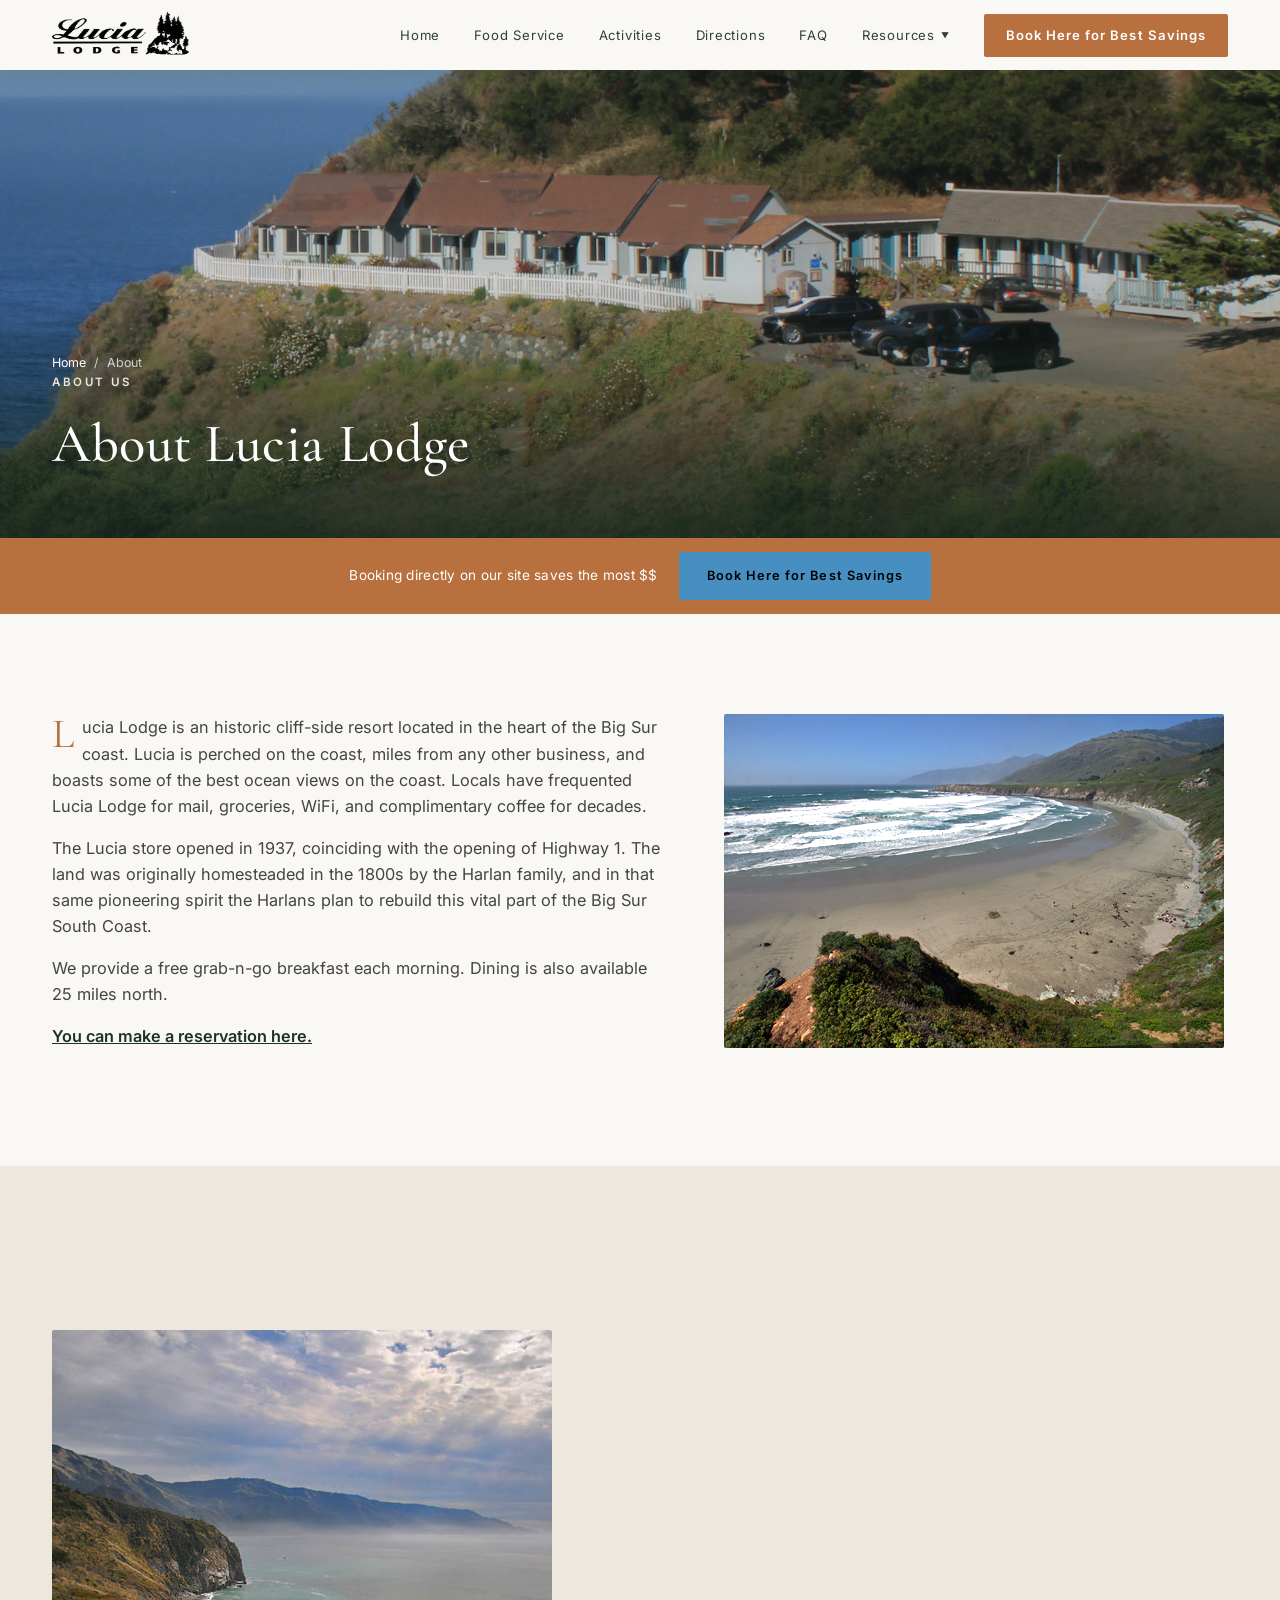
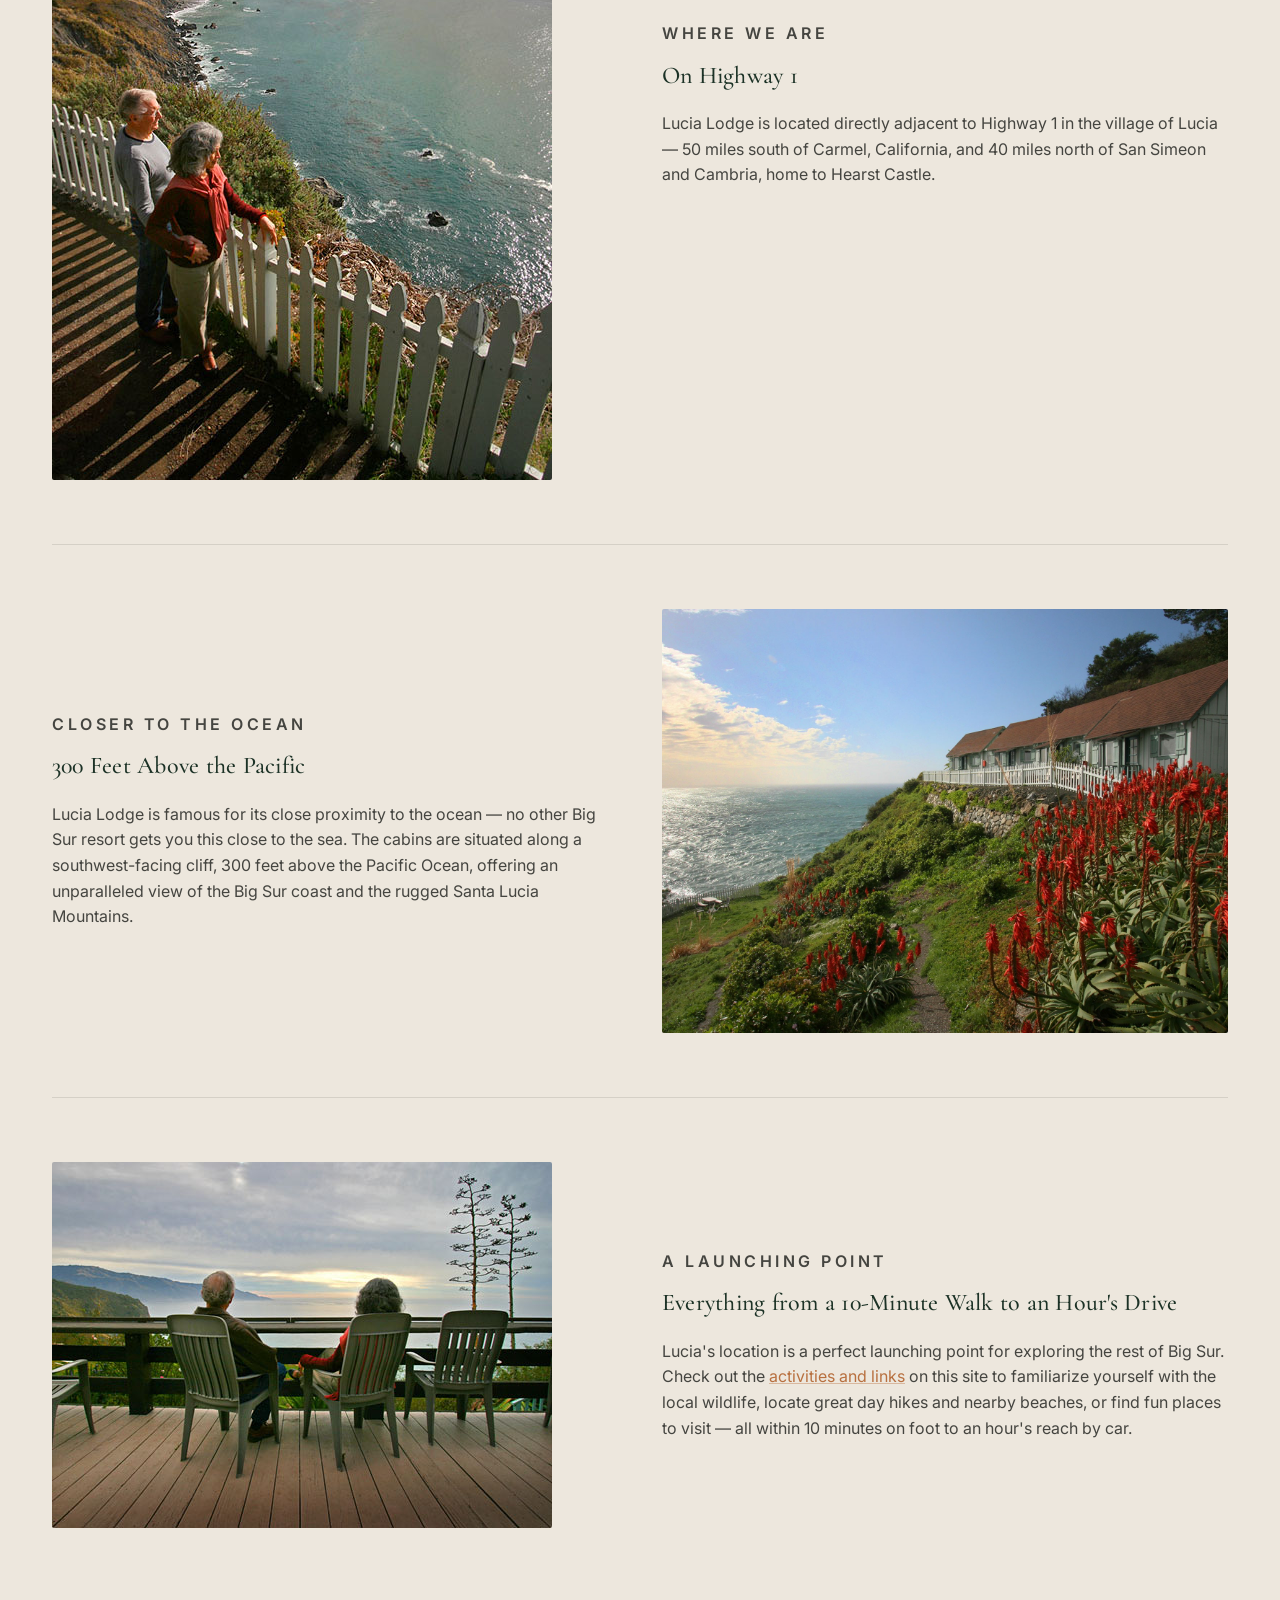
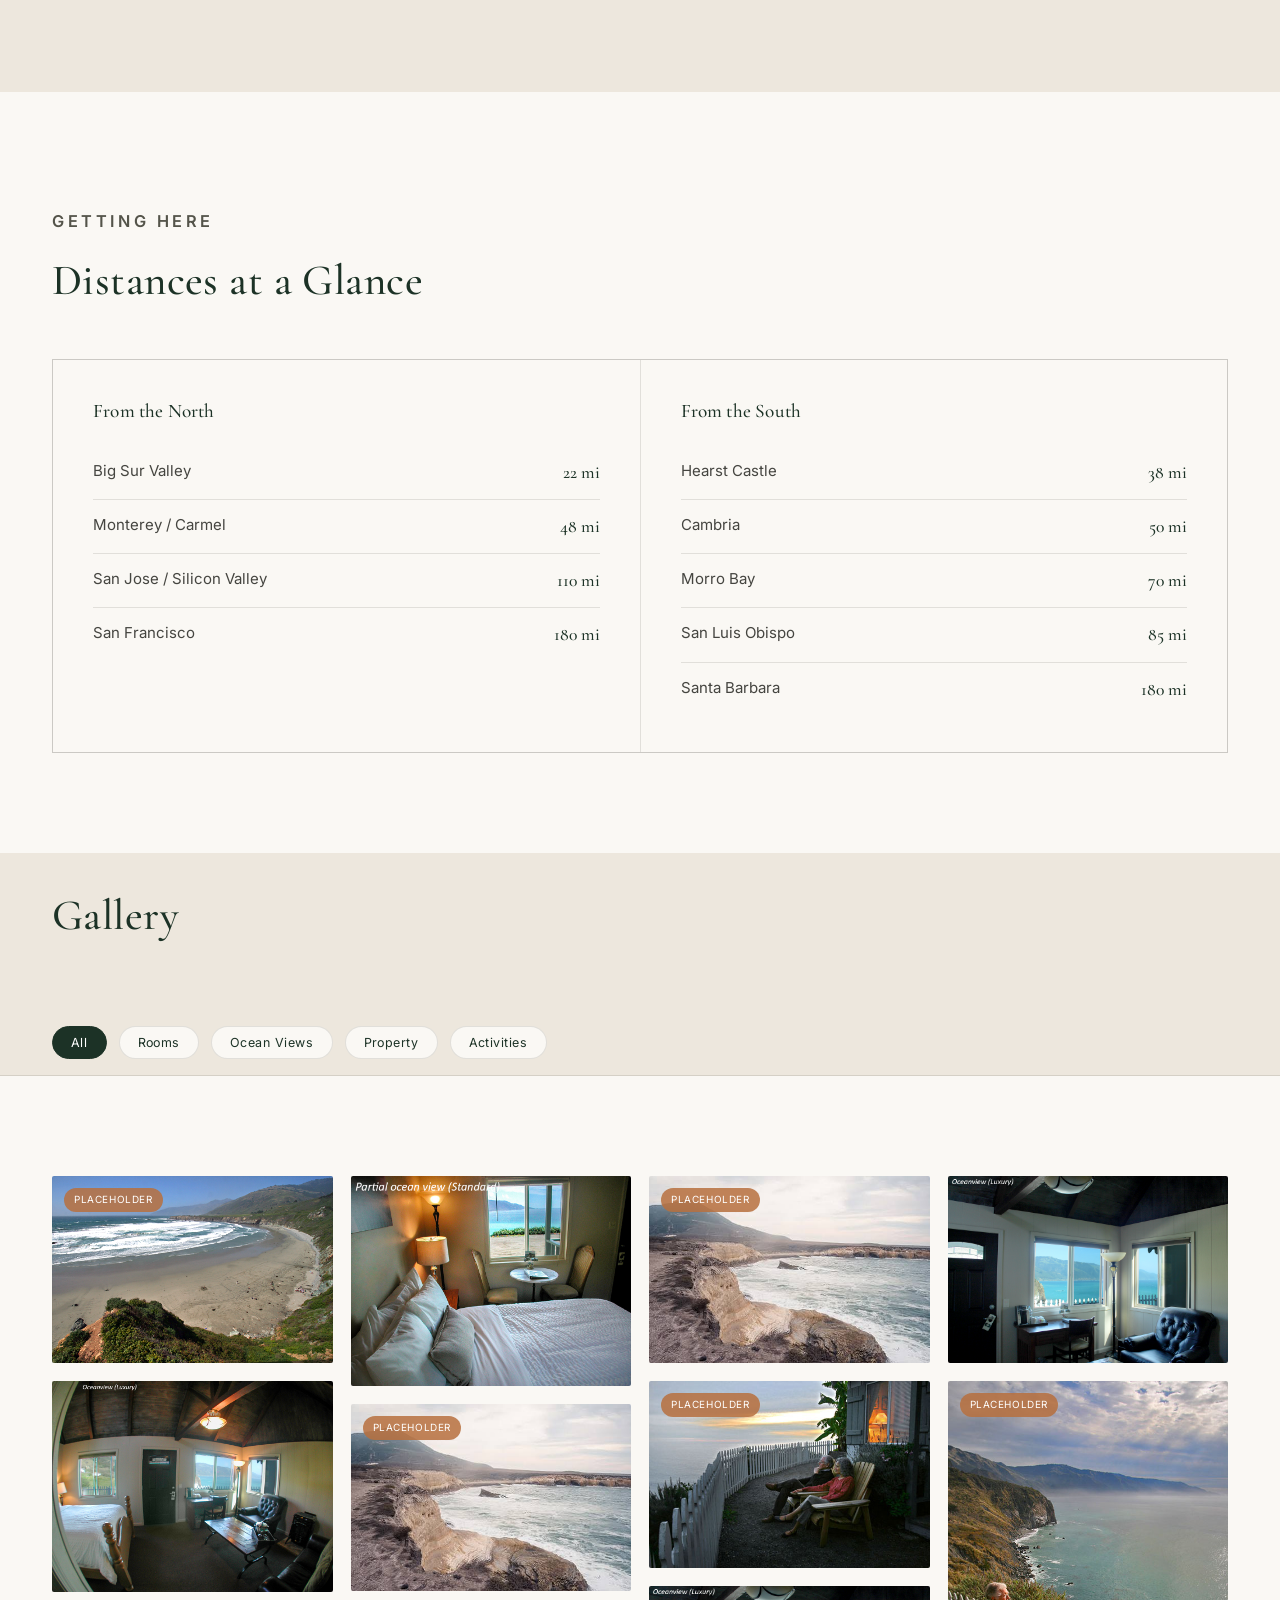
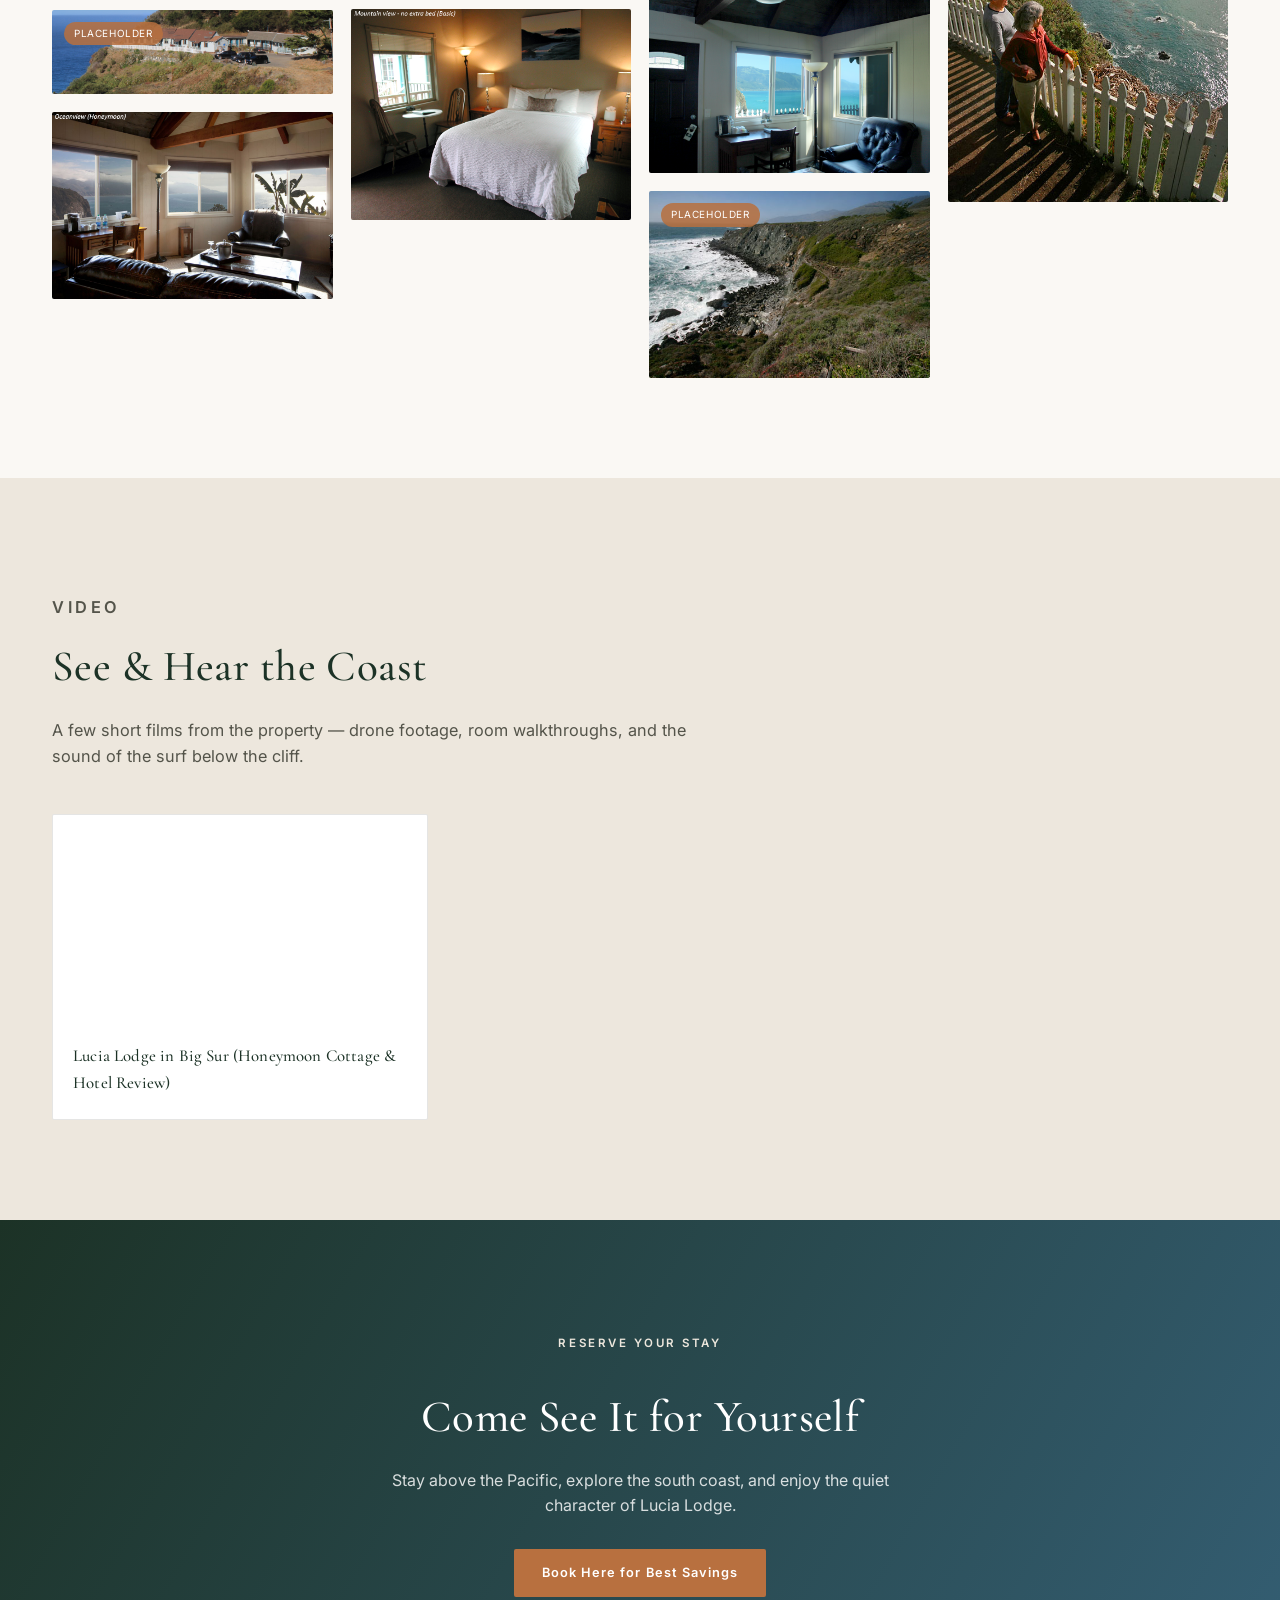
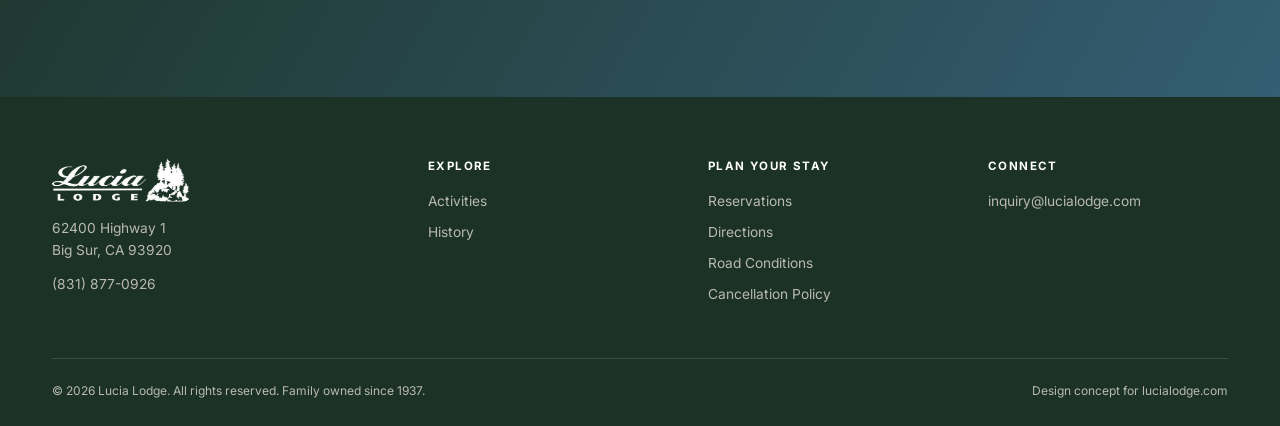
==== about.html @ f3366338 "All page fixing" ====
<!DOCTYPE html>
<html lang="en">
<head>
<meta charset="UTF-8">
<meta name="viewport" content="width=device-width, initial-scale=1.0">
<title>About Lucia Lodge | Historic Cliffside Resort on the Big Sur Coast</title>
<meta name="description" content="Lucia Lodge is an historic cliffside resort in the heart of the Big Sur coast, homesteaded by the Harlan family in the 1800s. Learn about the property, its location, and distances from Carmel, San Simeon, and beyond.">
<link rel="canonical" href="https://lucialodge.com/about">
<link rel="icon" type="image/x-icon" href="media/home/favicon.ico">

<meta property="og:type" content="website">
<meta property="og:title" content="About Lucia Lodge | Big Sur">
<meta property="og:description" content="An historic cliffside resort in the heart of the Big Sur coast, homesteaded by the Harlan family in the 1800s.">
<meta property="og:url" content="https://lucialodge.com/about">
<meta property="og:site_name" content="Lucia Lodge">

<meta name="twitter:card" content="summary_large_image">
<meta name="twitter:title" content="About Lucia Lodge | Big Sur">
<meta name="twitter:description" content="An historic cliffside resort in the heart of the Big Sur coast, homesteaded by the Harlan family in the 1800s.">

<link rel="preconnect" href="https://fonts.googleapis.com">
<link rel="preconnect" href="https://fonts.gstatic.com" crossorigin>
<link href="https://fonts.googleapis.com/css2?family=Cormorant+Garamond:ital,wght@0,400;0,500;0,600;1,400&family=Inter:wght@400;500;600&display=swap" rel="stylesheet">

<script type="application/ld+json">
{
  "@context": "https://schema.org",
  "@type": "BreadcrumbList",
  "itemListElement": [
    { "@type": "ListItem", "position": 1, "name": "Home", "item": "https://lucialodge.com/" },
    { "@type": "ListItem", "position": 2, "name": "About", "item": "https://lucialodge.com/about" }
  ]
}
</script>

<script type="application/ld+json">
{
  "@context": "https://schema.org",
  "@type": "FAQPage",
  "mainEntity": [
    {
      "@type": "Question",
      "name": "Where is Lucia Lodge located?",
      "acceptedAnswer": { "@type": "Answer", "text": "Lucia Lodge sits directly on Highway 1 in the village of Lucia, 50 miles south of Carmel, California, and 40 miles north of San Simeon and Cambria, home to Hearst Castle." }
    },
    {
      "@type": "Question",
      "name": "How far is Lucia Lodge from San Francisco?",
      "acceptedAnswer": { "@type": "Answer", "text": "Lucia Lodge is approximately 180 miles south of San Francisco via Highway 1." }
    },
    {
      "@type": "Question",
      "name": "How far is Lucia Lodge from Hearst Castle?",
      "acceptedAnswer": { "@type": "Answer", "text": "Hearst Castle is approximately 38 miles south of Lucia Lodge." }
    }
  ]
}
</script>

<style>
  :root{
    --forest:#284734; --forest-deep:#1c3226; --ocean:#345E73;
    --sand:#EDE7DD; --cream:#FAF8F4; --copper:#B8703F; --gold:#A8863E;
    --ink:#2A2A24; --line: rgba(42,42,36,0.12);
    --serif: 'Cormorant Garamond', Georgia, serif;
    --sans: 'Inter', -apple-system, BlinkMacSystemFont, sans-serif;
    --max: 1240px; --radius: 2px;
  }
  *{ box-sizing:border-box; margin:0; padding:0; }
  html{ scroll-behavior:smooth; }
  @media (prefers-reduced-motion: reduce){ html{ scroll-behavior:auto; } *{ animation-duration:.001ms !important; transition-duration:.001ms !important; } }
  body{ font-family:var(--sans); color:var(--ink); background:var(--cream); line-height:1.6; -webkit-font-smoothing:antialiased; padding-top: 70px; }
  img{ max-width:100%; display:block; }
  a{ color:inherit; text-decoration:none; }
  ul{ list-style:none; }
  button{ font-family:inherit; cursor:pointer; }
  :focus-visible{ outline:2px solid var(--copper); outline-offset:3px; }
  h1,h2,h3,h4{ font-family:var(--serif); font-weight:500; color:var(--forest-deep); letter-spacing:0.01em; }
  .eyebrow{ font-family:var(--sans); font-size:.72rem; letter-spacing:.22em; text-transform:uppercase; color:var(--copper); font-weight:600; }
  .wrap{ max-width:var(--max); margin:0 auto; padding:0 32px; }
  @media (max-width:640px){ .wrap{ padding:0 20px; } }
  .section-pad{ padding:100px 0; }
  @media (max-width:640px){ .section-pad{ padding:64px 0; } }
  .section-head{ max-width:700px; margin-bottom:44px; }
  .section-head h1, .section-head h2{ font-size:clamp(1.9rem,3.4vw,2.7rem); margin-top:12px; }
  .section-head p{ margin-top:16px; color:#54544a; font-size:1.02rem; max-width:66ch; }

  /* header.site-nav{ position:fixed; top:0; left:0; right:0; z-index:50; padding:16px 0; background:var(--cream); box-shadow:0 2px 24px rgba(28,50,38,0.08); }
  header.site-nav .wrap{ display:flex; align-items:center; justify-content:space-between; }
  .logo{ font-family:var(--serif); font-size:1.5rem; color:var(--forest-deep); letter-spacing:.04em; display:flex; flex-direction:column; line-height:1; }
  .logo span{ font-family:var(--sans); font-size:.56rem; letter-spacing:.32em; font-weight:500; margin-top:4px; color:var(--ocean); }
  .nav-links{ display:flex; align-items:center; gap:32px; }
  .nav-links a{ font-size:.8rem; letter-spacing:.06em; color:var(--forest-deep); opacity:.85; }
  .nav-links a:hover, .nav-links a.current{ opacity:1; color:var(--copper); }
  .nav-links a.book-btn{ background:var(--copper); color:#fff !important; padding:10px 20px; border-radius:var(--radius); font-weight:600; opacity:1; }
  .nav-links a.book-btn:hover{ background:#a05f34; }
  .nav-toggle{ display:none; background:none; border:none; color:var(--forest-deep); font-size:1.6rem; }
  @media (max-width:920px){
    .nav-links{ position:fixed; top:0; right:0; height:100vh; width:min(320px,80vw); background:var(--forest-deep); flex-direction:column; justify-content:center; align-items:flex-start; gap:24px; padding:40px; transform:translateX(100%); transition:transform .4s ease; }
    .nav-links.open{ transform:translateX(0); }
    .nav-links a{ color:var(--sand) !important; font-size:1rem; }
    .nav-toggle{ display:block; z-index:60; }
  } */

  .page-hero{ position:relative; height:52vh; min-height:360px; overflow:hidden; display:flex; align-items:flex-end;
    background: radial-gradient(ellipse at 80% 20%, rgba(184,112,63,0.3), transparent 55%), linear-gradient(180deg, #4a7a63 0%, #2f5a44 35%, #1c3226 75%, #14251c 100%); }
  .page-hero::after{ content:""; position:absolute; inset:0; background:linear-gradient(0deg, rgba(20,37,28,0.85) 0%, rgba(20,37,28,0.15) 55%, rgba(20,37,28,0.3) 100%); }
  .page-hero-content{ position:relative; z-index:2; color:#fff; padding:0 32px 50px; max-width:var(--max); margin:0 auto; width:100%; }
  .page-hero h1{ color:#fff; font-size:clamp(2.1rem,4.4vw,3.4rem); margin-top:10px; }
  .breadcrumb{ font-size:.78rem; color:rgba(255,255,255,0.75); margin-top:14px; }
  .breadcrumb a{ color:#fff; }
  .page-hero img{ position:absolute; inset:0; width:100%; height:100%; object-fit:cover; }

  .notice-banner{ background:var(--copper); color:#fff; text-align:center; padding:14px 20px; font-size:.85rem; letter-spacing:.02em; }
  .notice-banner strong{ font-weight:600; }

  /* INTRO */
  .intro-flex{ display:grid; grid-template-columns:1.1fr 0.9fr; gap:56px; align-items:start; }
  @media (max-width:900px){ .intro-flex{ grid-template-columns:1fr; } }
  .intro-copy p{ margin-bottom:16px; color:#454540; font-size:1.02rem; }
  .intro-copy .drop{ font-family:var(--serif); font-size:2.6rem; float:left; line-height:.8; padding-right:8px; padding-top:4px; color:var(--copper); }
  .intro-photo img{ border-radius:var(--radius); }

  /* STORY BLOCKS */
  .story-block{ display:grid; grid-template-columns:1fr 1fr; gap:44px; align-items:center; padding:64px 0; border-top:1px solid var(--line); }
  .story-block:first-child{ border-top:none; }
  .story-block.reverse .st-photo{ order:2; }
  @media (max-width:820px){
    .story-block{ grid-template-columns:1fr; gap:22px; }
    .story-block.reverse .st-photo{ order:0; }
  }
  .st-photo img{ border-radius:var(--radius); aspect-ratio:4/3; object-fit:cover; }
  .st-content p{ color:#454540; font-size:1rem; }
  .st-content a{ color:var(--copper); text-decoration:underline; text-decoration-color:rgba(184,112,63,0.4); }

  /* DISTANCES */
  .why-section{ background:var(--sand); }
  .distance-grid{ display:grid; grid-template-columns:1fr 1fr; gap:1px; background:var(--line); border:1px solid var(--line); }
  @media (max-width:700px){ .distance-grid{ grid-template-columns:1fr; } }
  .distance-col{ background:var(--cream); padding:36px 40px; }
  .distance-col h3{ font-size:1.2rem; margin-bottom:20px; }
  .distance-col ul{ display:flex; flex-direction:column; gap:1px; }
  .distance-col li{ display:flex; justify-content:space-between; padding:12px 0; border-bottom:1px solid var(--line); font-size:.94rem; color:#454540; }
  .distance-col li:last-child{ border-bottom:none; }
  .distance-col li span{ font-family:var(--serif); font-size:1.1rem; color:var(--forest-deep); font-weight:500; }

  .final-cta{ background:linear-gradient(120deg, var(--forest-deep), var(--ocean)); color:#fff; text-align:center; padding:100px 0; }
  .final-cta h2{ color:#fff; font-size:clamp(2rem,3.6vw,2.8rem); }
  .final-cta p{ margin:14px 0 30px; color:rgba(255,255,255,0.82); max-width:50ch; margin-left:auto; margin-right:auto; }
  .cta-row{ display:flex; gap:16px; justify-content:center; flex-wrap:wrap; }
  .btn{ display:inline-block; padding:14px 28px; font-size:.8rem; letter-spacing:.08em; font-weight:600; border-radius:var(--radius); transition:all .25s ease; }
  .btn-primary{ background:var(--copper); color:#fff; }
  .btn-primary:hover{ background:#a05f34; }
  .btn-outline{ border:1px solid rgba(255,255,255,0.55); color:#fff; }
  .btn-outline:hover{ background:rgba(255,255,255,0.12); }

  footer{ background:var(--forest-deep); color:rgba(237,231,221,0.75); padding:60px 0 26px; font-size:.86rem; }
  .footer-grid{ display:grid; grid-template-columns:1.4fr 1fr 1fr 1fr; gap:40px; margin-bottom:44px; }
  @media (max-width:760px){ .footer-grid{ grid-template-columns:1fr 1fr; } }
  .footer-grid h5{ color:#fff; font-size:.72rem; letter-spacing:.12em; text-transform:uppercase; margin-bottom:14px; }
  .footer-grid li{ margin-bottom:9px; }
  .footer-grid a:hover{ color:#fff; }
  .footer-logo{ font-family:var(--serif); font-size:1.4rem; color:#fff; margin-bottom:10px; }
  .footer-bottom{ border-top:1px solid rgba(237,231,221,0.15); padding-top:22px; display:flex; justify-content:space-between; flex-wrap:wrap; gap:10px; font-size:.75rem; }

  .mobile-book{ display:none; position:fixed; bottom:0; left:0; right:0; z-index:55; background:var(--forest-deep); padding:14px 20px; box-shadow:0 -4px 16px rgba(0,0,0,0.2); }
  .mobile-book a{ display:block; text-align:center; background:var(--copper); color:#fff; padding:14px; border-radius:var(--radius); font-size:.85rem; letter-spacing:.06em; font-weight:600; }
  @media (max-width:920px){ .mobile-book{ display:block; } body{ padding-bottom:74px; } }


  
  /* FILTER BAR */
  .filter-bar{ background:var(--sand); border-bottom:1px solid var(--line); top:64px; z-index:30; }
  .filter-bar .wrap{ display:flex; align-items:center; gap:12px; padding:16px 32px; overflow-x:auto; }
  .filter-chip{ font-size:.78rem; letter-spacing:.04em; padding:8px 18px; border-radius:20px; border:1px solid var(--line); color:var(--forest-deep); white-space:nowrap; background:var(--cream); transition:all .2s ease; }
  .filter-chip:hover{ border-color:var(--copper); }
  .filter-chip.active{ background:var(--forest-deep); color:#fff; border-color:var(--forest-deep); }
  @media (max-width:920px){ .filter-bar{ top:56px; } }

  /* MASONRY GRID */
  .masonry{ columns:4 260px; column-gap:18px; }
  @media (max-width:900px){ .masonry{ columns:3 220px; } }
  @media (max-width:640px){ .masonry{ columns:2 160px; } }
  .g-item{ margin-bottom:18px; break-inside:avoid; border-radius:var(--radius); overflow:hidden; position:relative; cursor:pointer; background:#000; }
  .g-item img{ width:100%; display:block; transition:transform .5s ease, opacity .3s ease; }
  .g-item:hover img{ transform:scale(1.04); opacity:.92; }
  .g-caption{ position:absolute; inset:0; display:flex; align-items:flex-end; padding:14px; background:linear-gradient(0deg, rgba(20,37,28,0.75), transparent 55%); opacity:0; transition:opacity .25s ease; }
  .g-item:hover .g-caption{ opacity:1; }
  .g-caption span{ color:#fff; font-size:.78rem; letter-spacing:.02em; }
  .video-badge{ position:absolute; top:12px; right:12px; width:34px; height:34px; border-radius:50%; background:rgba(20,37,28,0.75); display:flex; align-items:center; justify-content:center; color:#fff; font-size:.85rem; }
  .placeholder-tag{ position:absolute; top:12px; left:12px; background:rgba(184,112,63,0.85); color:#fff; font-size:.62rem; letter-spacing:.06em; text-transform:uppercase; padding:4px 10px; border-radius:20px; }

  /* VIDEO SHOWCASE */
  .why-section{ background:var(--sand); }
  .video-grid{ display:grid; grid-template-columns:repeat(3,1fr); gap:24px; }
  @media (max-width:820px){ .video-grid{ grid-template-columns:1fr; } }
  .video-card{ background:#fff; border:1px solid var(--line); border-radius:var(--radius); overflow:hidden; cursor:pointer; }
  .video-thumb{ position:relative; aspect-ratio:16/9; overflow:hidden; }
  .video-thumb img{ width:100%; height:100%; object-fit:cover; }
  .play-btn{ position:absolute; inset:0; display:flex; align-items:center; justify-content:center; }
  .play-btn span{ width:56px; height:56px; border-radius:50%; background:rgba(255,255,255,0.9); display:flex; align-items:center; justify-content:center; color:var(--forest-deep); font-size:1.1rem; transition:transform .25s ease; }
  .video-card:hover .play-btn span{ transform:scale(1.08); }
  .video-body{ padding:18px 20px; }
  .video-body h4{ font-size:1.05rem; margin-bottom:4px; }
  .video-body p{ font-size:.82rem; color:#7a7a70; }

  /* LIGHTBOX */
  .lightbox{ position:fixed; inset:0; background:rgba(12,18,14,0.94); z-index:100; display:none; align-items:center; justify-content:center; padding:40px; }
  .lightbox.open{ display:flex; }
  .lightbox img{ max-width:100%; max-height:80vh; border-radius:var(--radius); margin:0 auto; }
  .lightbox-caption{ color:var(--sand); text-align:center; font-size:.85rem; margin-top:16px; max-width:60ch; margin-left:auto; margin-right:auto; }
  .lightbox-close, .lightbox-prev, .lightbox-next{ position:absolute; background:rgba(255,255,255,0.08); border:1px solid rgba(255,255,255,0.25); color:#fff; border-radius:50%; width:44px; height:44px; display:flex; align-items:center; justify-content:center; font-size:1.1rem; }
  .lightbox-close:hover, .lightbox-prev:hover, .lightbox-next:hover{ background:rgba(255,255,255,0.18); }
  .lightbox-close{ top:24px; right:24px; }
  .lightbox-prev{ left:24px; top:50%; transform:translateY(-50%); }
  .lightbox-next{ right:24px; top:50%; transform:translateY(-50%); }
  .lightbox-inner{ max-width:900px; width:100%; }
  @media (max-width:640px){ .lightbox{ padding:20px; } .lightbox-prev, .lightbox-next{ width:38px; height:38px; } }

</style>
<link rel="stylesheet" href="nav.css">
</head>
<body>

<!-- ============ NAVIGATION ============ -->
<header class="site-nav" id="siteNav">
  <div class="wrap">
    <a href="index.html" class="logo"><img src="media/home/logo.webp" alt="Lucia Lodge"></a>
    <button class="nav-toggle" id="navToggle" aria-label="Toggle navigation" aria-expanded="false" aria-controls="navLinks">&#9776;</button>
    <nav class="nav-links" id="navLinks">
      <a href="index.html">Home</a>
      <!-- <a href="RatesReservation.html">Rates &amp; Reservations</a> -->
      <a href="food-service.html">Food Service</a>
      <a href="activities.html">Activities</a>
      <a href="directions.html" role="menuitem">Directions</a>
      <a href="faq.html" role="menuitem">FAQ</a>
      <div class="dropdown" id="resourcesDropdown">
        <a href="#" role="button" aria-haspopup="true" aria-expanded="false">Resources</a>
        <div class="dropdown-content" role="menu">
          <a href="about.html" role="menuitem">About Us</a> 
          <a href="history.html" role="menuitem">History</a>
          <a href="contact.html" role="menuitem">Contact Us</a>
          <a href="blog.html" role="menuitem">Blogs</a>
        </div>
      </div>
      
      <a href="https://lucialodge.client.innroad.com/" target="_blank" class="book-btn">Book Here for Best Savings</a>
    </nav>
  </div>
</header>

<main>

  <section class="page-hero" aria-label="About Lucia Lodge">
    <img src="media/home/view-from/1.lodge-coastal-cabins-highway-1.jpg" alt="Ocean view from a bed at Lucia Lodge, looking out over the cliffs and Pacific Ocean">
    <div class="page-hero-content">
      <p class="breadcrumb"><a href="index.html">Home</a> &nbsp;/&nbsp; About</p>
      <p class="eyebrow" style="color:var(--sand);">About Us</p>
      <h1>About Lucia Lodge</h1>
    </div>
  </section>

  <div class="notice-banner">
    <!-- <strong>Special Notice:</strong>  -->
    Booking directly on our site saves the most $$  &nbsp; &nbsp;
    <a href="https://lucialodge.client.innroad.com/" target="_blank" class="btn btn-primary" style="filter: invert(1);">Book Here for Best Savings</a>
  </div>

  <!-- INTRO -->
  <section class="section-pad" id="about">
    <div class="wrap">
      <div class="intro-flex">
        <div class="intro-copy">
          <p><span class="drop">L</span>ucia Lodge is an historic cliff-side resort located in the heart of the Big Sur coast. Lucia is perched on the coast, miles from any other business, and boasts some of the best ocean views on the coast. Locals have frequented Lucia Lodge for mail, groceries, WiFi, and complimentary coffee for decades.</p>
          <p>The Lucia store opened in 1937, coinciding with the opening of Highway 1. The land was originally homesteaded in the 1800s by the Harlan family, and in that same pioneering spirit the Harlans plan to rebuild this vital part of the Big Sur South Coast.</p>
          <p>We provide a free grab-n-go breakfast each morning. Dining is also available 25 miles north.</p>
          <p><a href="rates-reservations.html" style="color:var(--forest-deep); font-weight:600; text-decoration:underline;">You can make a reservation here.</a></p>
        </div>
        <div class="intro-photo">
          <img src="media/activities/activities.sand2.jpg" alt="Guests looking out over the Pacific Ocean from the white picket fence overlook at Lucia Lodge">
        </div>
      </div>
    </div>
  </section>

  <!-- STORY BLOCKS -->
  <section class="section-pad why-section">
    <div class="wrap">

      <div class="story-block">
        <div class="st-photo">
          <img src="media/about/about3.jpg" alt="Highway 1 winding along the Lucia headland at dusk, with the lodge visible on the cliff">
        </div>
        <div class="st-content">
          <p class="eyebrow">Where We Are</p>
          <h2 style="margin:10px 0 16px;">On Highway 1</h2>
          <p>Lucia Lodge is located directly adjacent to Highway 1 in the village of Lucia &mdash; 50 miles south of Carmel, California, and 40 miles north of San Simeon and Cambria, home to Hearst Castle.</p>
        </div>
      </div>

      <div class="story-block reverse">
        <div class="st-photo">
          <img src="media/home/slider/2-lucia-lodge-ocean-view-cabins-6-10.jpg" alt="Guests relaxing on the deck at Lucia Lodge watching the sunset over the Pacific">
        </div>
        <div class="st-content">
          <p class="eyebrow">Closer to the Ocean</p>
          <h2 style="margin:10px 0 16px;">300 Feet Above the Pacific</h2>
          <p>Lucia Lodge is famous for its close proximity to the ocean &mdash; no other Big Sur resort gets you this close to the sea. The cabins are situated along a southwest-facing cliff, 300 feet above the Pacific Ocean, offering an unparalleled view of the Big Sur coast and the rugged Santa Lucia Mountains. </p>
        </div>
      </div>

      <div class="story-block">
        <div class="st-photo">
          <img src="media/about/about4.jpg" alt="Adirondack chairs on a wooden deck at Lucia Lodge overlooking the coastline">
        </div>
        <div class="st-content">
          <p class="eyebrow">A Launching Point</p>
          <h2 style="margin:10px 0 16px;">Everything from a 10-Minute Walk to an Hour's Drive</h2>
          <p>Lucia's location is a perfect launching point for exploring the rest of Big Sur. Check out the <a href="activities.html">activities and links</a> on this site to familiarize yourself with the local wildlife, locate great day hikes and nearby beaches, or find fun places to visit &mdash; all within 10 minutes on foot to an hour's reach by car.</p>
        </div>
      </div>

    </div>
  </section>

  <!-- DISTANCES -->
  <section class="section-pad" aria-labelledby="distances-heading">
    <div class="wrap">
      <div class="section-head">
        <p class="eyebrow">Getting Here</p>
        <h2 id="distances-heading">Distances at a Glance</h2>
      </div>
      <div class="distance-grid">
        <div class="distance-col">
          <h3>From the North</h3>
          <ul>
            <li>Big Sur Valley <span>22 mi</span></li>
            <li>Monterey / Carmel <span>48 mi</span></li>
            <li>San Jose / Silicon Valley <span>110 mi</span></li>
            <li>San Francisco <span>180 mi</span></li>
          </ul>
        </div>
        <div class="distance-col">
          <h3>From the South</h3>
          <ul>
            <li>Hearst Castle <span>38 mi</span></li>
            <li>Cambria <span>50 mi</span></li>
            <li>Morro Bay <span>70 mi</span></li>
            <li>San Luis Obispo <span>85 mi</span></li>
            <li>Santa Barbara <span>180 mi</span></li>
          </ul>
        </div>
      </div>
    </div>
  </section>


  <section class="filter-bar" aria-label="Filter gallery by category" id="gallery">
    <div class="wrap">
      <div class="section-head">
        <h2 id="distances-heading">Gallery</h2>
      </div>
    </div>
    <div class="wrap">
      <button class="filter-chip active" data-filter="all">All</button>
      <button class="filter-chip" data-filter="rooms">Rooms</button>
      <button class="filter-chip" data-filter="ocean">Ocean Views</button>
      <button class="filter-chip" data-filter="property">Property</button>
      <!-- <button class="filter-chip" data-filter="wildlife">Wildlife</button> -->
      <button class="filter-chip" data-filter="activities">Activities</button>
    </div>
  </section>

  <!-- MASONRY GRID -->
  <section class="section-pad">
    <div class="wrap">
      <div class="masonry" id="masonryGrid">

        <div class="g-item" data-cat="ocean" data-full="" data-caption="Sunset over the Pacific from the Lucia Lodge cliffs (placeholder — swap in real photography)">
          <span class="placeholder-tag">Placeholder</span>
          <img src="media/activities/activities.sand2.jpg" alt="Sunset over the Pacific Ocean from the cliffs at Lucia Lodge">
          <div class="g-caption"><span>Sunset over the Pacific</span></div>
        </div>

        <div class="g-item" data-cat="rooms" data-full="images/lucia-lodge-oceanview-luxury-room-wide.png" data-caption="Oceanview Luxury cabin at Lucia Lodge">
          <img src="media/rooms/new/oceanview-1.png" alt="Oceanview Luxury cabin at Lucia Lodge with vaulted wood ceiling">
          <div class="g-caption"><span>Oceanview Luxury Cabin</span></div>
        </div>

        <div class="g-item" data-cat="property" data-full="" data-caption="Aerial view of Lucia Lodge on the cliffs above the Pacific (placeholder — swap in real photography)">
          <span class="placeholder-tag">Placeholder</span>
          <img src="media/about/propertiy1.jpg" alt="Aerial view of Lucia Lodge perched on the cliffs above the Pacific Ocean">
          <div class="g-caption"><span>Aerial View of the Property</span></div>
        </div>

        <div class="g-item" data-cat="rooms" data-full="images/lucia-lodge-honeymoon-cottage-vaulted-ceiling-view.png" data-caption="Honeymoon cottage sitting area with vaulted ceiling at Lucia Lodge">
          <img src="media/rooms/new/honeymoon-1.png" alt="Honeymoon cottage sitting area with vaulted wood ceiling and ocean view">
          <div class="g-caption"><span>Honeymoon Cottage</span></div>
        </div>

        <!-- <div class="g-item" data-cat="wildlife" data-full="" data-caption="Gray whale breaching off the Big Sur coast near Lucia Lodge (placeholder — swap in real photography)">
          <span class="placeholder-tag">Placeholder</span>
          <img src="media/activities/activities.sand2.jpg" alt="Gray whale breaching off the Big Sur coast near Lucia Lodge">
          <div class="g-caption"><span>Whale Watching Season</span></div>
        </div> -->

        <div class="g-item" data-cat="rooms" data-full="images/lucia-lodge-partial-ocean-view-standard-vaulted-ceiling.png" data-caption="Partial ocean view room with vaulted wood ceiling at Lucia Lodge">
          <img src="media/rooms/new/partial-ocean-view-1.png" alt="Partial ocean view room with vaulted wood ceiling at Lucia Lodge">
          <div class="g-caption"><span>Partial Ocean View Room</span></div>
        </div>

        <div class="g-item" data-cat="activities" data-full="" data-caption="Hiking trail through coastal bluffs near Lucia Lodge (placeholder — swap in real photography)">
          <span class="placeholder-tag">Placeholder</span>
          <img src="media/activities/bluff-trail.jpg" alt="Hiking trail through coastal bluffs near Lucia Lodge">
          <div class="g-caption"><span>Coastal Bluff Trails</span></div>
        </div>

        <div class="g-item" data-cat="rooms" data-full="images/lucia-lodge-mountain-view-extra-bed-vaulted-beams.png" data-caption="Mountain view room with exposed wood beam ceiling at Lucia Lodge">
          <img src="media/rooms/new/mountainview-1.png" alt="Mountain view room with exposed wood beam ceiling at Lucia Lodge">
          <div class="g-caption"><span>Mountain View Room</span></div>
        </div>

        <div class="g-item" data-cat="ocean" data-full="" data-caption="Waves crashing on the rocks below Lucia Lodge (placeholder — swap in real photography)">
          <span class="placeholder-tag">Placeholder</span>
          <img src="media/activities/bluff-trail.jpg" alt="Waves crashing on the rocks below the cliffs at Lucia Lodge">
          <div class="g-caption"><span>Waves Below the Cliffs</span></div>
        </div>

        <div class="g-item" data-cat="property" data-full="" data-caption="Historic Lucia Lodge sign along Highway 1 (placeholder — swap in real photography)">
          <span class="placeholder-tag">Placeholder</span>
          <img src="media/about/propertiy2.jpg" alt="Lucia Lodge sign along Highway 1 in Big Sur">
          <div class="g-caption"><span>The Lucia Lodge Sign</span></div>
        </div>

        <div class="g-item" data-cat="rooms" data-full="images/lucia-lodge-oceanview-luxury-bed-ocean-window.png" data-caption="Bed with ocean view window in an Oceanview Luxury cabin at Lucia Lodge">
          <img src="media/rooms/new/oceanview-2.png" alt="Bed with ocean view window in an Oceanview Luxury cabin at Lucia Lodge">
          <div class="g-caption"><span>Ocean View from Bed</span></div>
        </div>

        <!-- <div class="g-item" data-cat="wildlife" data-full="" data-caption="Sea otter floating in kelp beds near Lucia Lodge (placeholder — swap in real photography)">
          <span class="placeholder-tag">Placeholder</span>
          <img src="media/activities/hike-hermitage.jpg" alt="Sea otter floating in kelp beds near Lucia Lodge">
          <div class="g-caption"><span>Sea Otters in the Kelp</span></div>
        </div> -->

        <div class="g-item" data-cat="activities" data-full="" data-caption="Jade hunters combing the shore at Jade Cove near Lucia Lodge (placeholder — swap in real photography)">
          <span class="placeholder-tag">Placeholder</span>
          <img src="media/activities/activities.jade.jpg" alt="Jade hunters combing the shore at Jade Cove near Lucia Lodge">
          <div class="g-caption"><span>Jade Hunting at Jade Cove</span></div>
        </div>

        <div class="g-item" data-cat="rooms" data-full="images/lucia-lodge-mountain-view-basic-bedroom-window.png" data-caption="Mountain view room with window seating at Lucia Lodge">
          <img src="media/rooms/new/oceanview-2.png" alt="Mountain view room with window seating at Lucia Lodge">
          <div class="g-caption"><span>Mountain View Room</span></div>
        </div>

        <div class="g-item" data-cat="ocean" data-full="" data-caption="Fog rolling over the Big Sur cliffs near Lucia Lodge (placeholder — swap in real photography)">
          <span class="placeholder-tag">Placeholder</span>
          <img src="media/about/lucia-lodge-big-sur-coast-view.jpg" alt="Fog rolling over the Big Sur cliffs near Lucia Lodge">
          <div class="g-caption"><span>Fog Over the Cliffs</span></div>
        </div>

      </div>
    </div>
  </section>

  <!-- VIDEO SHOWCASE -->
  <section class="section-pad why-section" aria-labelledby="video-heading">
    <div class="wrap">
      <div class="section-head">
        <p class="eyebrow">Video</p>
        <h2 id="video-heading">See &amp; Hear the Coast</h2>
        <p>A few short films from the property &mdash; drone footage, room walkthroughs, and the sound of the surf below the cliff.</p>
      </div>
      <div class="video-grid">

        <!-- <div class="video-card" data-caption="Aerial drone flyover of Lucia Lodge and the Big Sur coastline (video placeholder)">
          <div class="video-thumb">
            <iframe src="https://www.youtube.com/embed/cZDjYyePDzk"  referrerpolicy="strict-origin-when-cross-origin" width="100%" height="100%"  frameborder="0" allow="accelerometer; autoplay; clipboard-write; encrypted-media; gyroscope; picture-in-picture" allowfullscreen></iframe>
          </div>
          <div class="video-body"><h4>Aerial Flyover of the Coast</h4><p>1:20 &middot; Drone footage</p></div>
        </div>

        <div class="video-card" data-caption="Walkthrough of an Oceanview Luxury cabin at Lucia Lodge (video placeholder)">
          <div class="video-thumb">
            <iframe src="https://www.youtube.com/embed/cZDjYyePDzk"  referrerpolicy="strict-origin-when-cross-origin" width="100%" height="100%"  frameborder="0" allow="accelerometer; autoplay; clipboard-write; encrypted-media; gyroscope; picture-in-picture" allowfullscreen></iframe>
          </div>
          <div class="video-body"><h4>Room Tour: Oceanview Luxury</h4><p>0:45 &middot; Walkthrough</p></div>
        </div> -->

        <div class="video-card" data-caption="Lucia Lodge in Big Sur (Honeymoon Cottage & Hotel Review)">
          <div class="video-thumb">
            <iframe src="https://www.youtube.com/embed/cZDjYyePDzk"  referrerpolicy="strict-origin-when-cross-origin" width="100%" height="100%"  frameborder="0" allow="accelerometer; autoplay; clipboard-write; encrypted-media; gyroscope; picture-in-picture" allowfullscreen></iframe>
          </div>
          <div class="video-body"><h4>Lucia Lodge in Big Sur (Honeymoon Cottage & Hotel Review)</h4></div>
        </div>

      </div>
    </div>
  </section>

  <!-- FINAL CTA -->
  <section class="final-cta" id="book" aria-labelledby="cta-heading">
    <div class="wrap">
      <p class="eyebrow" style="color:var(--sand);">Reserve Your Stay</p>
      <h2 id="cta-heading">Come See It for Yourself</h2>
      <p>Stay above the Pacific, explore the south coast, and enjoy the quiet character of Lucia Lodge.</p>
      <div class="cta-row">
        <a href="https://lucialodge.client.innroad.com/" target="_blank" class="btn btn-primary">Book Here for Best Savings</a>
      </div>
    </div>
  </section>

</main>


<footer id="contact">
  <div class="wrap">
    <div class="footer-grid">
      <div>
        <div class="footer-logo">
          <a href="index.html" class="logo" style="filter: invert(1);"><img src="media/home/logo.webp" alt="Lucia Lodge"></a>
        </div>
        <p>62400 Highway 1<br>Big Sur, CA 93920</p>
        <p style="margin-top:12px;">(831) 877-0926</p>
      </div>
      <div>
        <h5>Explore</h5>
        <ul>
          <!-- <li><a href="rooms.html">Rooms</a></li> -->
          <li><a href="activities.html">Activities</a></li>
          <li><!-- <a href="gallery.html">Gallery</a> --></li>
          <li><a href="history.html">History</a></li>
        </ul>
      </div>
      <div>
        <h5>Plan Your Stay</h5>
        <ul>
          <li><a href="RatesReservation.html">Reservations</a></li>
          <li><a href="directions.html">Directions</a></li>
          <li><a href="https://roads.dot.ca.gov/">Road Conditions</a></li>
          <li><a href="RatesReservation.html">Cancellation Policy</a></li>
        </ul>
      </div>
      <div>
        <h5>Connect</h5>
        <ul>
          <li>inquiry@lucialodge.com</li>
        </ul>
      </div>
    </div>
    <div class="footer-bottom">
      <span>&copy; 2026 Lucia Lodge. All rights reserved. Family owned since 1937.</span>
      <span>Design concept for lucialodge.com</span>
    </div>
  </div>
</footer>

<div class="mobile-book"><a href="rates-reservations.html">Check Availability</a></div>


<script>
  const navToggle = document.getElementById('navToggle');
  const navLinks = document.getElementById('navLinks');
  navToggle.addEventListener('click', () => {
    const isOpen = navLinks.classList.toggle('open');
    navToggle.setAttribute('aria-expanded', String(isOpen));
  });
  navLinks.querySelectorAll('a').forEach(a => a.addEventListener('click', () => {
    navLinks.classList.remove('open');
    navToggle.setAttribute('aria-expanded', 'false');
  }));

  // Filtering
  const chips = document.querySelectorAll('.filter-chip');
  const items = document.querySelectorAll('.g-item');
  chips.forEach(chip => {
    chip.addEventListener('click', () => {
      chips.forEach(c => c.classList.remove('active'));
      chip.classList.add('active');
      const f = chip.dataset.filter;
      items.forEach(item => {
        item.style.display = (f === 'all' || item.dataset.cat === f) ? '' : 'none';
      });
    });
  });

  // Lightbox
  const lightbox = document.getElementById('lightbox');
  const lbImg = document.getElementById('lbImg');
  const lbCaption = document.getElementById('lbCaption');
  let currentIndex = 0;
  function visibleItems(){ return Array.from(items).filter(i => i.style.display !== 'none'); }
  function openLightbox(index){
    const vis = visibleItems();
    currentIndex = index;
    const item = vis[currentIndex];
    const full = item.dataset.full || item.querySelector('img').src;
    lbImg.src = full;
    lbImg.alt = item.querySelector('img').alt;
    lbCaption.textContent = item.dataset.caption || '';
    lightbox.classList.add('open');
  }
  items.forEach((item) => {
    item.addEventListener('click', () => {
      const vis = visibleItems();
      openLightbox(vis.indexOf(item));
    });
  });
  document.getElementById('lbClose').addEventListener('click', () => lightbox.classList.remove('open'));
  document.getElementById('lbPrev').addEventListener('click', () => {
    const vis = visibleItems();
    openLightbox((currentIndex - 1 + vis.length) % vis.length);
  });
  document.getElementById('lbNext').addEventListener('click', () => {
    const vis = visibleItems();
    openLightbox((currentIndex + 1) % vis.length);
  });
  lightbox.addEventListener('click', (e) => { if(e.target === lightbox) lightbox.classList.remove('open'); });
  document.addEventListener('keydown', (e) => {
    if(!lightbox.classList.contains('open')) return;
    if(e.key === 'Escape') lightbox.classList.remove('open');
    if(e.key === 'ArrowLeft') document.getElementById('lbPrev').click();
    if(e.key === 'ArrowRight') document.getElementById('lbNext').click();
  });

  // Video placeholders
  document.querySelectorAll('.video-card').forEach(card => {
    card.addEventListener('click', () => {
      alert((card.dataset.caption || 'Video') + '\n\nThis is a placeholder — connect a real video file or embed (YouTube/Vimeo) here.');
    });
  });
</script>
<script src="nav.js"></script>
</body>
</html>
---- nav.css ----
/* ============ NAV ============ */
header.site-nav{
  position:fixed; 
  top:0; 
  left:0; 
  right:0; 
  z-index:50;
  padding:10px 0;
  background:var(--cream);
  box-shadow:0 2px 24px rgba(28,50,38,0.08);
  transition: background 0.35s ease, box-shadow 0.35s ease, padding 0.35s ease;
}
header.site-nav .wrap{
  display:flex; 
  align-items:center; 
  justify-content:space-between;
  max-width:var(--max); 
  margin:0 auto; 
  padding:0 32px;
}

/* ============ LOGO - FIXED ============ */
.logo {
  display: flex;
  align-items: center;
  flex-shrink: 0;
  line-height: 1;
}

.logo img {
  display: block;
  width: auto;
  height: 50px; /* Fixed height for consistency */
  max-height: 50px;
  object-fit: contain;
  transition: height 0.3s ease;
}

/* Logo text fallback (if you want to keep text version) */
.logo-text {
  font-family:var(--serif);
  font-size:1.6rem;
  color:var(--forest-deep);
  letter-spacing:0.04em;
  transition:color 0.35s ease;
  display:flex; 
  flex-direction:column; 
  line-height:1;
}
.logo-text span{
  font-family:var(--sans);
  font-size:0.58rem;
  letter-spacing:0.35em;
  font-weight:500;
  margin-top:4px;
  color:var(--ocean);
  transition:color 0.35s ease;
}

.nav-links{ 
  display:flex; 
  align-items:center; 
  gap:34px; 
}
.nav-links > a{
  font-size:0.82rem;
  letter-spacing:0.06em;
  color:var(--forest-deep);
  transition:color 0.35s ease, opacity 0.2s ease;
  opacity:0.92;
  white-space: nowrap;
}
.nav-links > a:hover{ 
  opacity:1; 
  color:var(--copper);
}
.nav-links a.book-btn{
  background:var(--copper);
  color:#fff !important;
  padding:11px 22px;
  border-radius:var(--radius);
  letter-spacing:0.08em;
  font-weight:600;
  opacity:1;
  white-space: nowrap;
}
.nav-links a.book-btn:hover{ 
  background:#a05f34; 
  color:#fff !important;
}

/* ============ DROPDOWN ============ */
.dropdown {
  position: relative;
}
.dropdown > a {
  font-size:0.82rem;
  letter-spacing:0.06em;
  color:var(--forest-deep);
  transition:color 0.35s ease, opacity 0.2s ease;
  opacity:0.92;
  cursor: pointer;
  display: flex;
  align-items: center;
  gap: 6px;
  padding: 8px 0;
  white-space: nowrap;
}
.dropdown > a:hover {
  opacity:1; 
  color:var(--copper);
}
.dropdown > a::after {
  content: "▼";
  font-size: 0.5rem;
  transition: transform 0.3s ease;
}
.dropdown:hover > a::after {
  transform: rotate(180deg);
}

.dropdown-content {
  display: none;
  position: absolute;
  top: 100%;
  left: 50%;
  transform: translateX(-50%);
  background: var(--cream);
  min-width: 190px;
  box-shadow: 0 8px 30px rgba(28,50,38,0.15);
  border-radius: var(--radius);
  padding: 8px 0;
  border: 1px solid var(--line);
}

.dropdown-content::before {
  content: "";
  position: absolute;
  top: -12px;
  left: 0;
  right: 0;
  height: 12px;
  background: transparent;
}

.dropdown-content::after {
  content: "";
  position: absolute;
  top: -6px;
  left: 50%;
  transform: translateX(-50%) rotate(45deg);
  width: 12px;
  height: 12px;
  background: var(--cream);
  border-top: 1px solid var(--line);
  border-left: 1px solid var(--line);
}

.dropdown:hover .dropdown-content {
  display: block;
  animation: dropdownFade 0.2s ease;
}

@keyframes dropdownFade {
  from {
    opacity: 0;
    transform: translateX(-50%) translateY(-6px);
  }
  to {
    opacity: 1;
    transform: translateX(-50%) translateY(0);
  }
}

.dropdown-content a {
  display: block;
  padding: 8px 24px;
  font-size: 0.78rem;
  color: var(--forest-deep);
  transition: all 0.2s ease;
  white-space: nowrap;
  position: relative;
}

.dropdown-content a:not(:last-child)::after {
  content: "";
  position: absolute;
  bottom: 0;
  left: 20px;
  right: 20px;
  height: 1px;
  background: var(--line);
}

.dropdown-content a:hover {
  background: var(--sand);
  color: var(--copper);
}

.nav-toggle{
  display:none;
  background:none; 
  border:none; 
  color:var(--forest-deep);
  font-size:1.6rem; 
  line-height:1;
  padding: 8px;
  cursor: pointer;
}

/* ============ TABLET (768px - 1024px) ============ */
@media (max-width:1024px) {
  .logo img {
    height: 42px;
    max-height: 42px;
  }
  
  .nav-links { 
    gap: 20px; 
  }
  .nav-links > a,
  .dropdown > a {
    font-size: 0.75rem;
  }
  .nav-links a.book-btn {
    padding: 8px 16px;
    font-size: 0.75rem;
  }
}

/* ============ MOBILE (below 920px) ============ */
@media (max-width:920px) {
  header.site-nav {
    padding: 8px 0;
  }
  
  .logo img {
    height: 38px;
    max-height: 38px;
  }
  
  .nav-links{
    position:fixed; 
    top:0; 
    right:0; 
    height:100vh; 
    width:min(300px,80vw);
    background:var(--forest-deep); 
    flex-direction:column; 
    justify-content:center;
    align-items:flex-start; 
    gap:18px; 
    padding:40px 32px;
    transform:translateX(100%); 
    transition:transform 0.4s ease;
    overflow-y: auto;
    box-shadow: -8px 0 30px rgba(0,0,0,0.2);
  }
  .nav-links.open{ 
    transform:translateX(0); 
  }
  .nav-links > a{ 
    color:var(--sand) !important; 
    font-size:1rem; 
  }
  .nav-links a.book-btn{
    background:var(--copper);
    color:#fff !important;
    padding:12px 24px;
    font-size:0.9rem;
  }
  
  .dropdown {
    width: 100%;
  }
  .dropdown > a {
    color:var(--sand) !important;
    font-size:1rem;
    padding: 4px 0;
  }
  .dropdown > a::after {
    color: var(--sand);
    margin-left: auto;
  }
  .dropdown-content {
    position: static;
    transform: none;
    background: transparent;
    box-shadow: none;
    padding: 4px 0 4px 16px;
    margin-top: 4px;
    border: none;
    display: none;
    width: 100%;
    animation: none;
  }
  .dropdown-content::before,
  .dropdown-content::after {
    display: none;
  }
  .dropdown-content a {
    color: rgba(237,231,221,0.8) !important;
    padding: 6px 0;
    font-size: 0.9rem;
    white-space: normal;
  }
  .dropdown-content a:not(:last-child)::after {
    left: 0;
    right: 0;
    background: rgba(255,255,255,0.08);
  }
  .dropdown-content a:hover {
    background: transparent;
    color: var(--sand) !important;
  }
  .dropdown.active .dropdown-content {
    display: block;
  }
  .dropdown.active > a::after {
    transform: rotate(180deg);
  }
  .nav-toggle{ 
    display:block; 
    z-index:60; 
  }
}

/* ============ SMALL MOBILE (below 480px) ============ */
@media (max-width:480px) {
  header.site-nav .wrap {
    padding: 0 16px;
  }
  
  .logo img {
    height: 32px;
    max-height: 32px;
  }
  
  .nav-links {
    width: 85vw;
    padding: 30px 24px;
    gap: 16px;
  }
  .nav-links > a,
  .dropdown > a {
    font-size: 0.9rem;
  }
  .nav-links a.book-btn {
    padding: 10px 20px;
    font-size: 0.8rem;
  }
  .dropdown-content a {
    font-size: 0.8rem;
    padding: 5px 0;
  }
}

/* ============ VERY SMALL (below 360px) ============ */
@media (max-width:360px) {
  .logo img {
    height: 28px;
    max-height: 28px;
  }
  
  .nav-links {
    padding: 24px 18px;
    gap: 14px;
  }
  .nav-links > a,
  .dropdown > a {
    font-size: 0.8rem;
  }
}
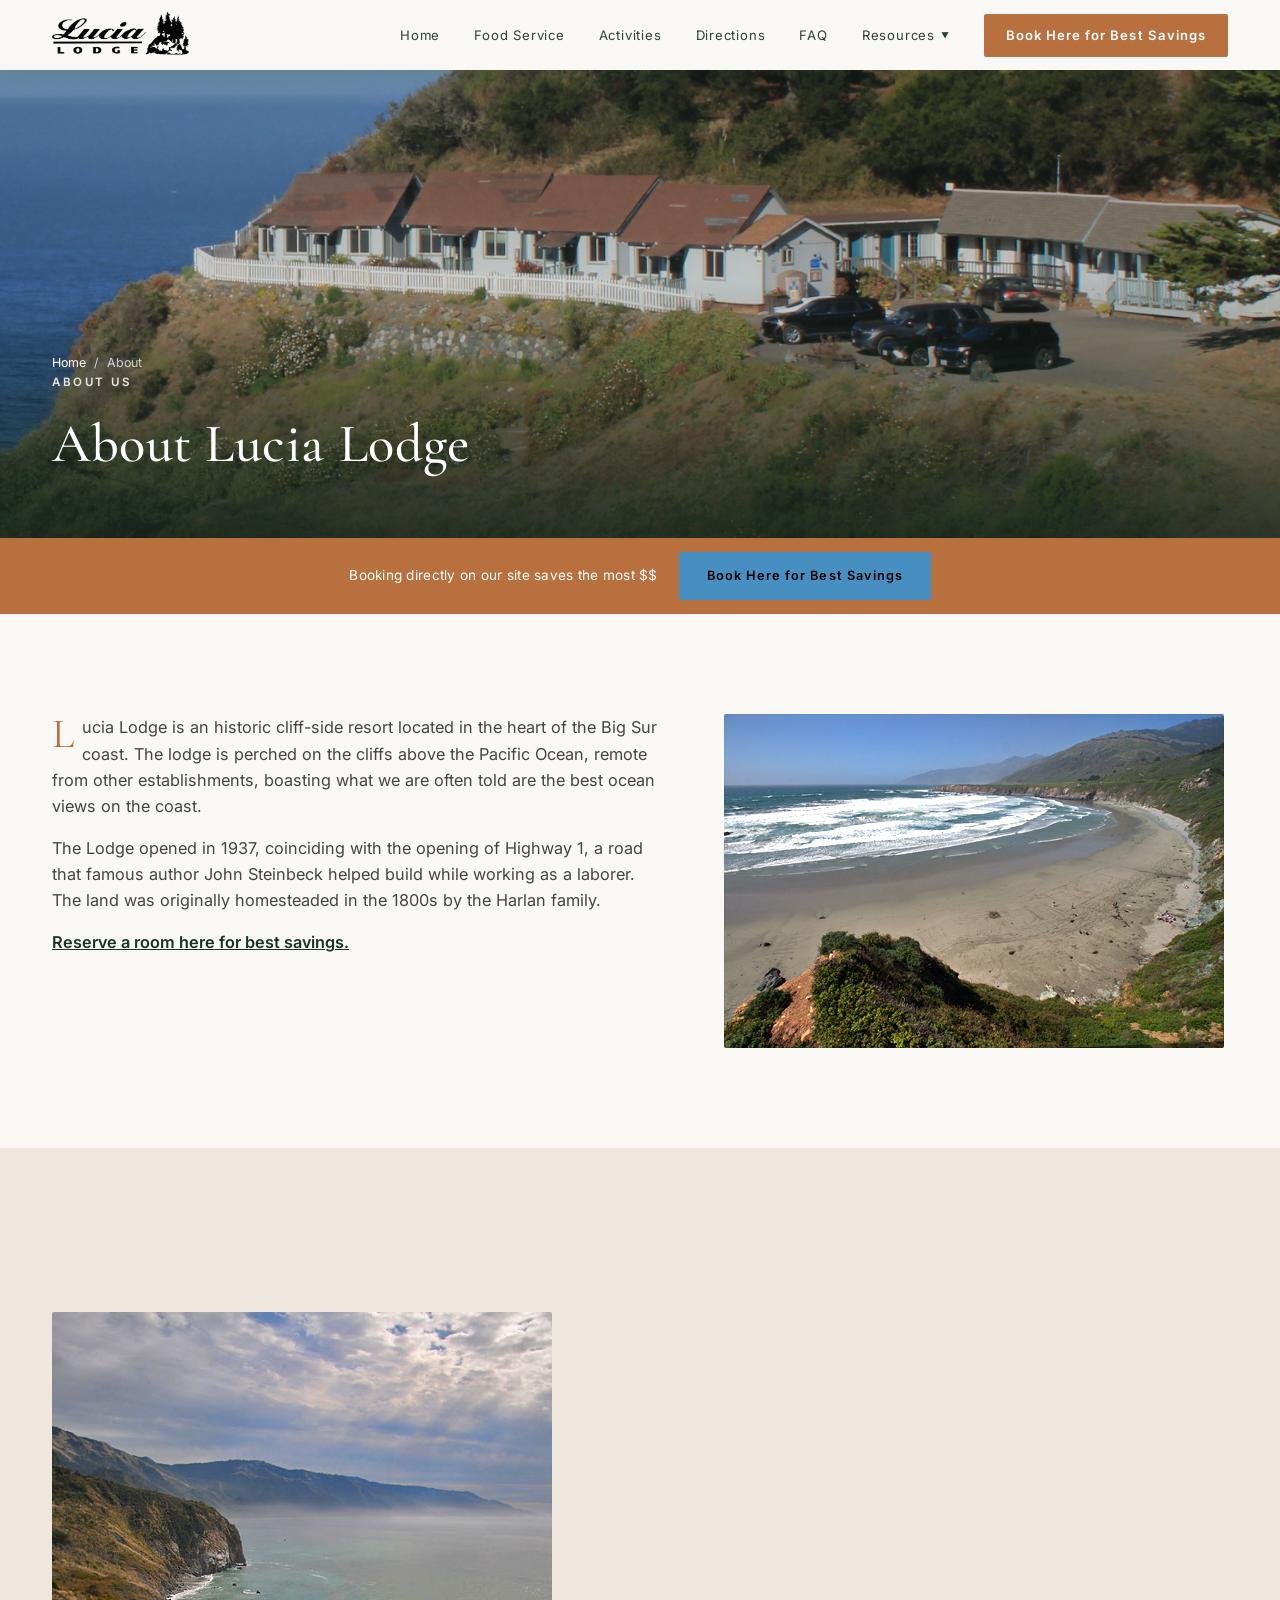
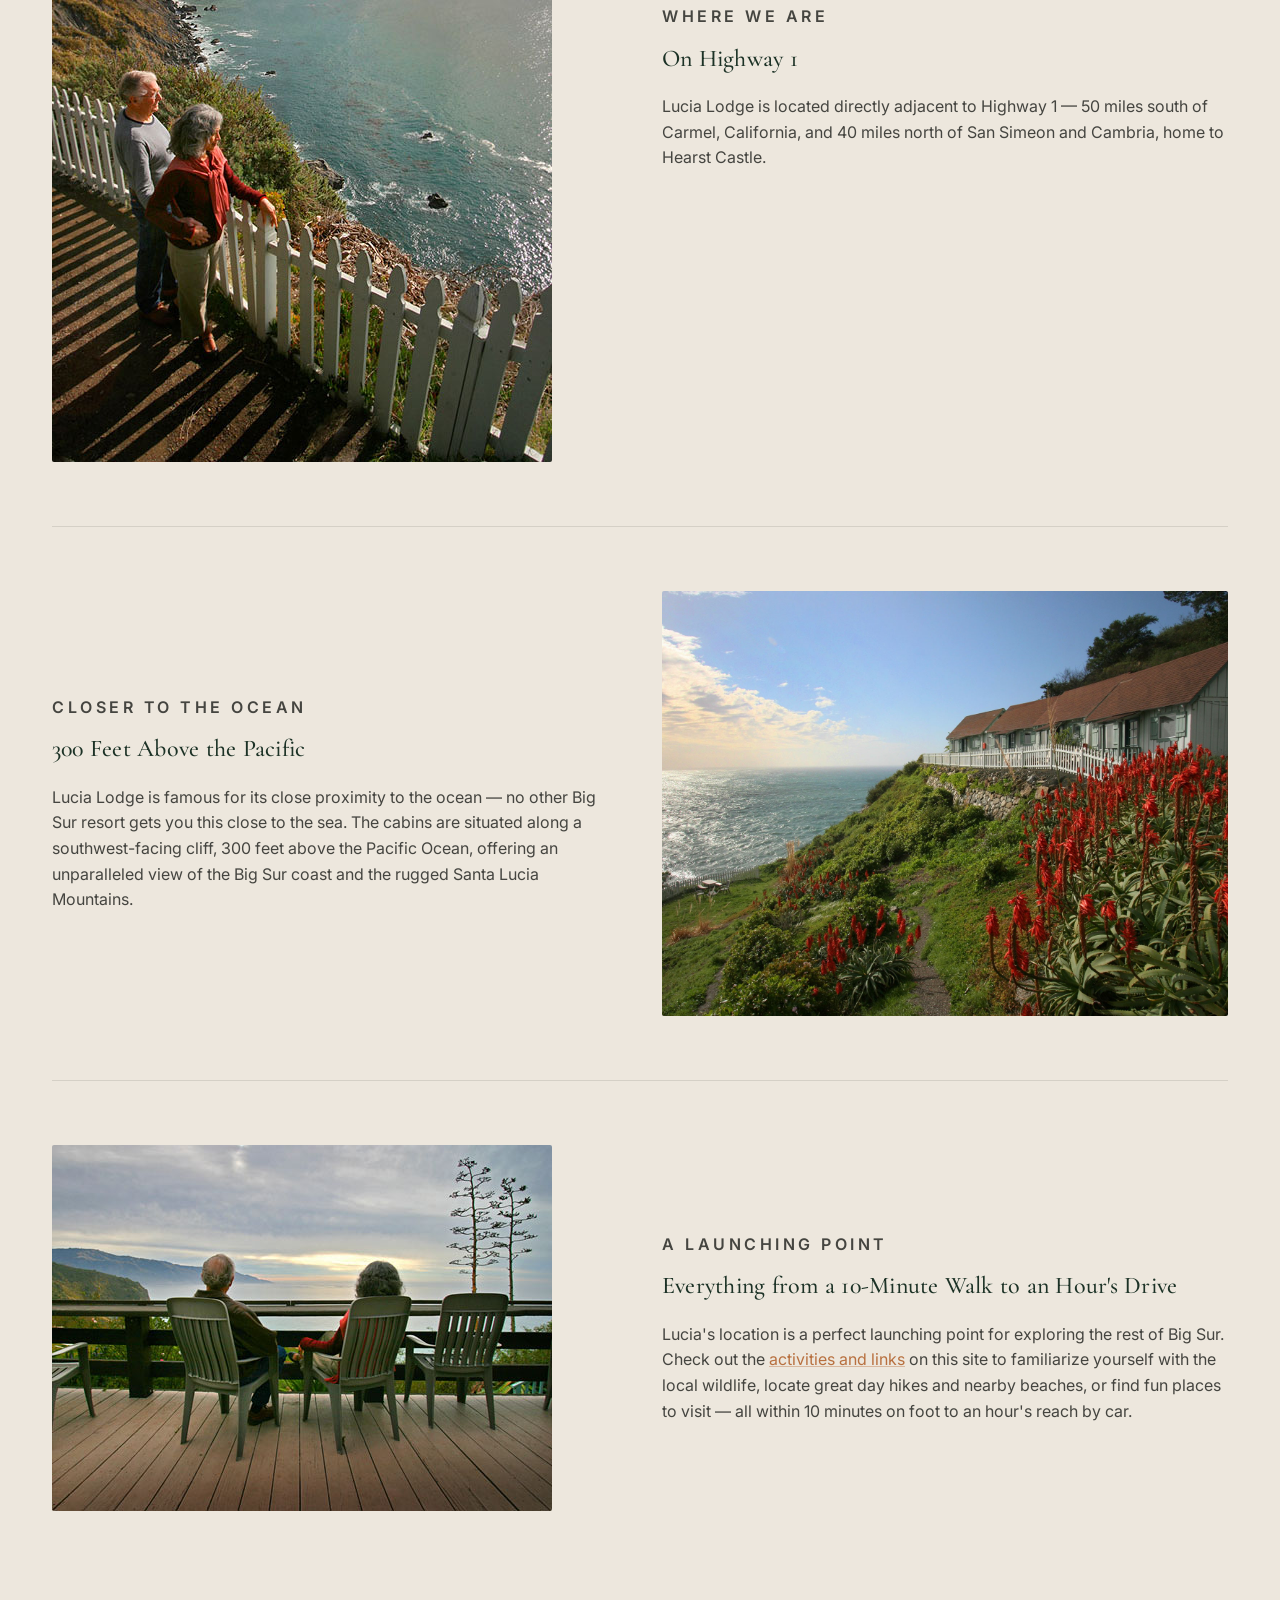
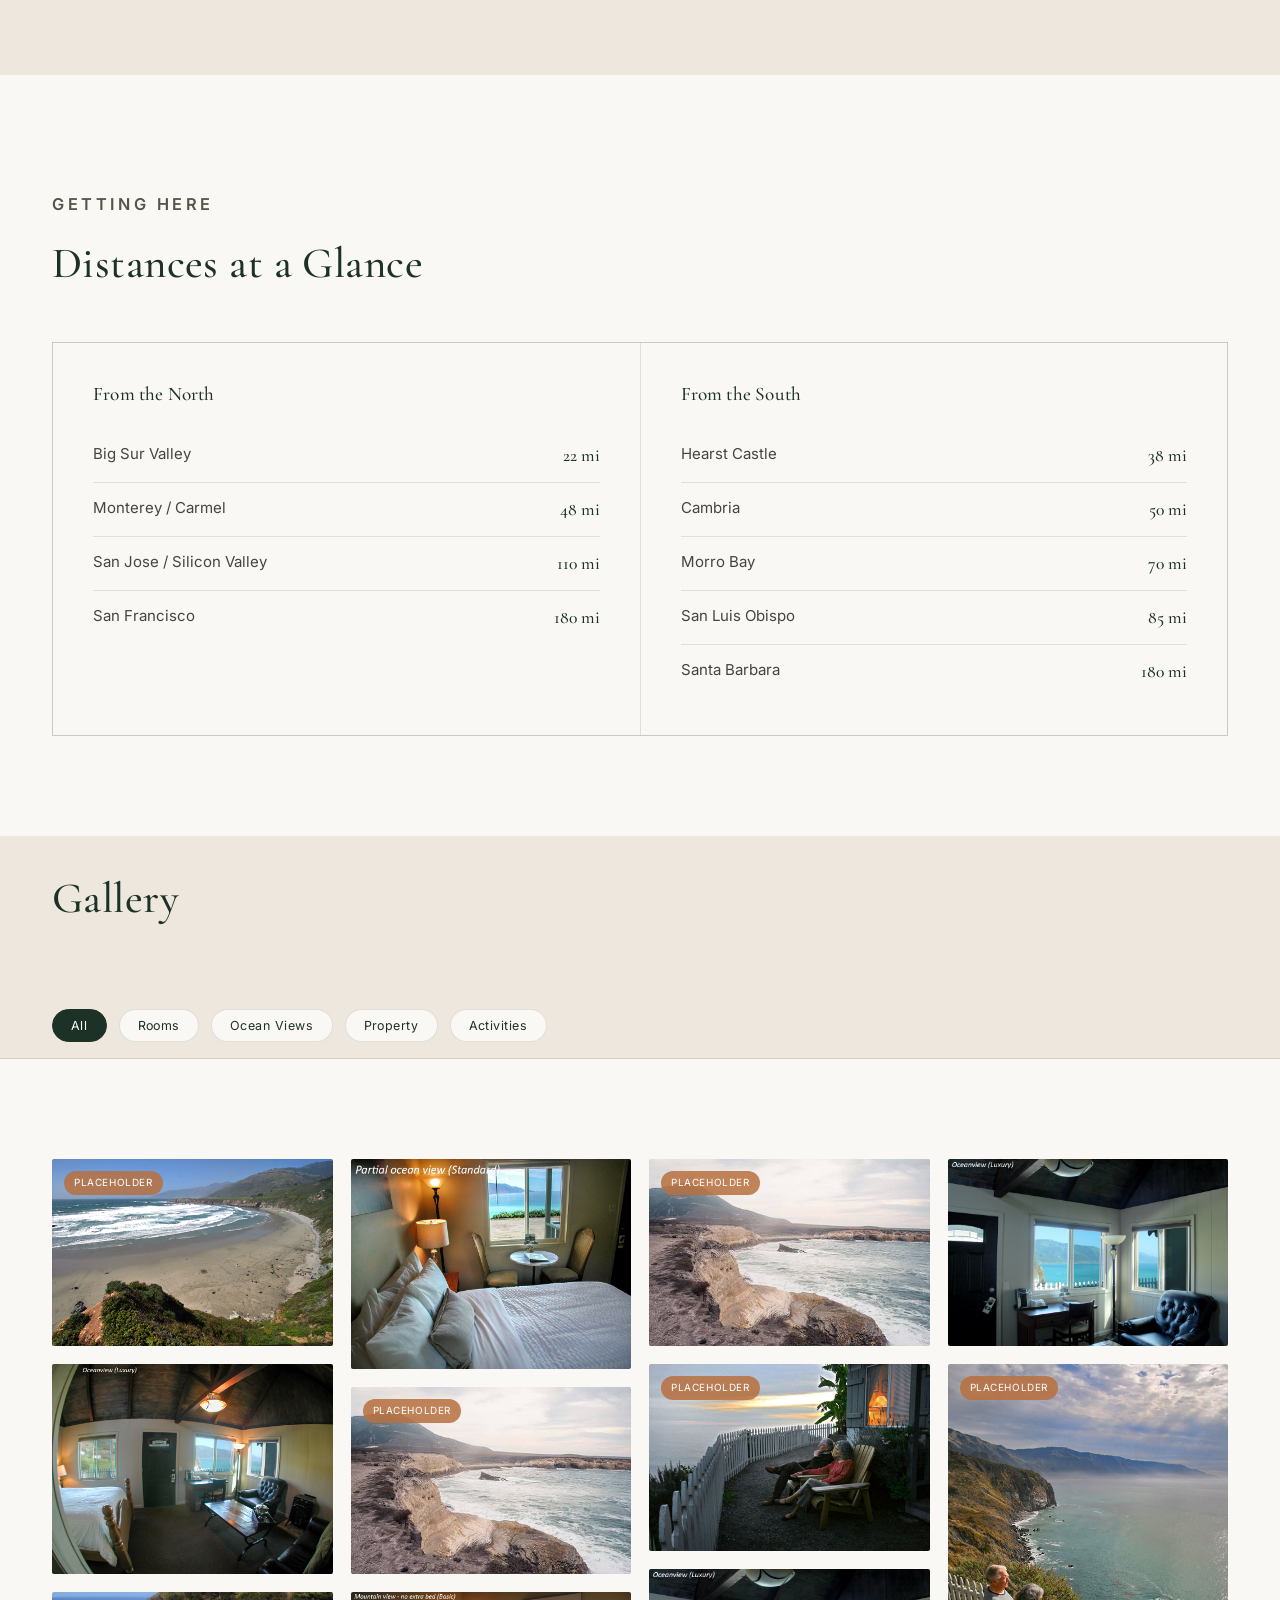
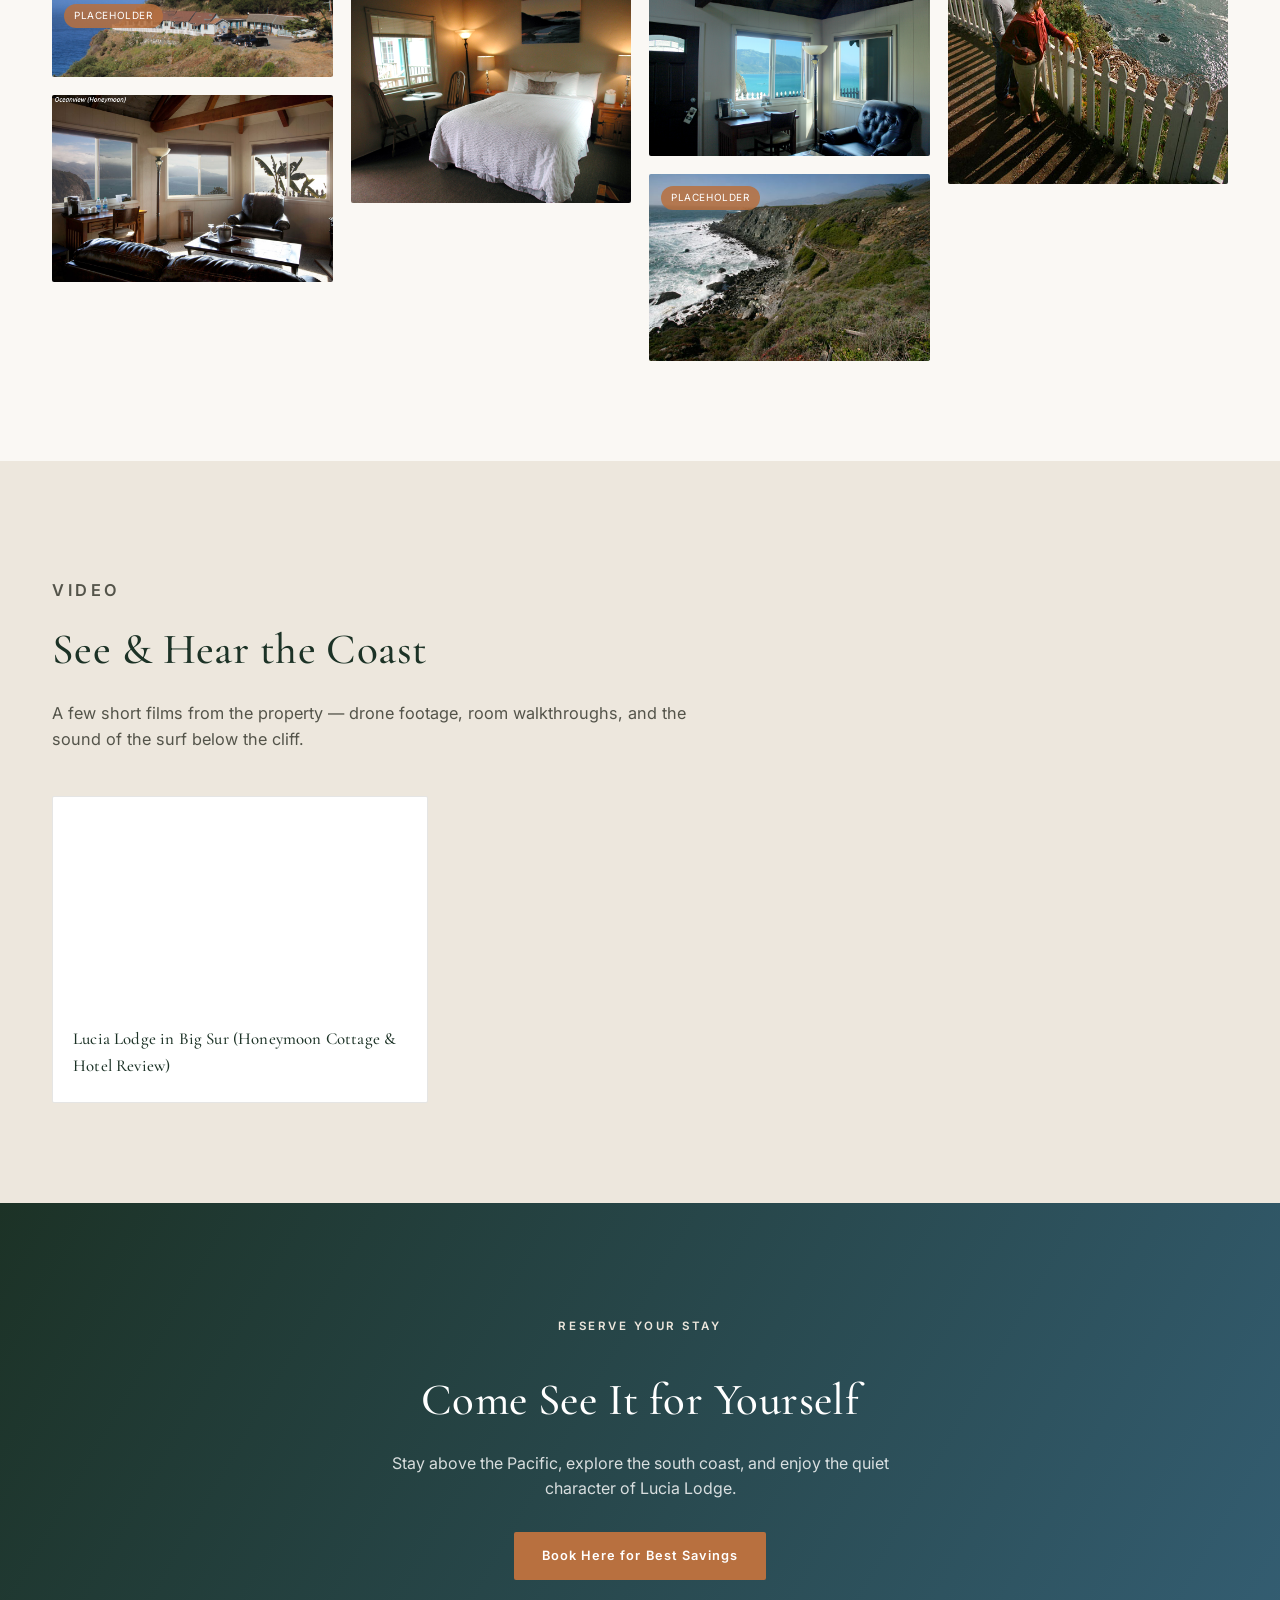
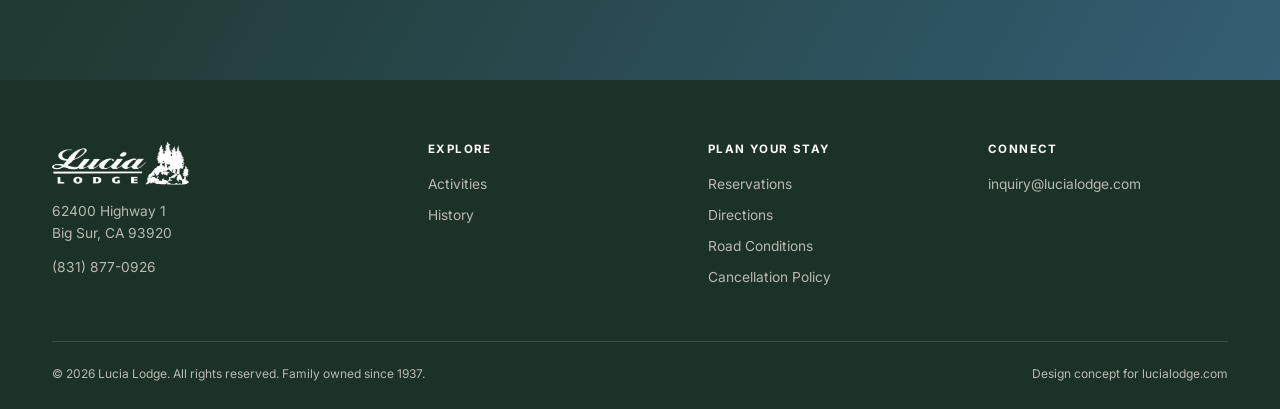
==== commit 9fc9c70c: "Nav menu change" ====
--- a/about.html
+++ b/about.html
@@ -271,10 +271,9 @@
     <div class="wrap">
       <div class="intro-flex">
         <div class="intro-copy">
-          <p><span class="drop">L</span>ucia Lodge is an historic cliff-side resort located in the heart of the Big Sur coast. Lucia is perched on the coast, miles from any other business, and boasts some of the best ocean views on the coast. Locals have frequented Lucia Lodge for mail, groceries, WiFi, and complimentary coffee for decades.</p>
-          <p>The Lucia store opened in 1937, coinciding with the opening of Highway 1. The land was originally homesteaded in the 1800s by the Harlan family, and in that same pioneering spirit the Harlans plan to rebuild this vital part of the Big Sur South Coast.</p>
-          <p>We provide a free grab-n-go breakfast each morning. Dining is also available 25 miles north.</p>
-          <p><a href="rates-reservations.html" style="color:var(--forest-deep); font-weight:600; text-decoration:underline;">You can make a reservation here.</a></p>
+          <p><span class="drop">L</span>ucia Lodge is an historic cliff-side resort located in the heart of the Big Sur coast. The lodge is perched on the cliffs above the Pacific Ocean, remote from other establishments, boasting what we are often told are the best ocean views on the coast.</p>
+          <p>The Lodge opened in 1937, coinciding with the opening of Highway 1, a road that famous author John Steinbeck helped build while working as a laborer. The land was originally homesteaded in the 1800s by the Harlan family.</p>
+          <p><a href="https://lucialodge.client.innroad.com/" style="color:var(--forest-deep); font-weight:600; text-decoration:underline;">Reserve a room here for best savings.</a></p>
         </div>
         <div class="intro-photo">
           <img src="media/activities/activities.sand2.jpg" alt="Guests looking out over the Pacific Ocean from the white picket fence overlook at Lucia Lodge">
@@ -294,7 +293,7 @@
         <div class="st-content">
           <p class="eyebrow">Where We Are</p>
           <h2 style="margin:10px 0 16px;">On Highway 1</h2>
-          <p>Lucia Lodge is located directly adjacent to Highway 1 in the village of Lucia &mdash; 50 miles south of Carmel, California, and 40 miles north of San Simeon and Cambria, home to Hearst Castle.</p>
+          <p>Lucia Lodge is located directly adjacent to Highway 1 — 50 miles south of Carmel, California, and 40 miles north of San Simeon and Cambria, home to Hearst Castle.</p>
         </div>
       </div>
 
@@ -305,7 +304,7 @@
         <div class="st-content">
           <p class="eyebrow">Closer to the Ocean</p>
           <h2 style="margin:10px 0 16px;">300 Feet Above the Pacific</h2>
-          <p>Lucia Lodge is famous for its close proximity to the ocean &mdash; no other Big Sur resort gets you this close to the sea. The cabins are situated along a southwest-facing cliff, 300 feet above the Pacific Ocean, offering an unparalleled view of the Big Sur coast and the rugged Santa Lucia Mountains. </p>
+          <p>Lucia Lodge is famous for its close proximity to the ocean — no other Big Sur resort gets you this close to the sea. The cabins are situated along a southwest-facing cliff, 300 feet above the Pacific Ocean, offering an unparalleled view of the Big Sur coast and the rugged Santa Lucia Mountains.</p>
         </div>
       </div>
 
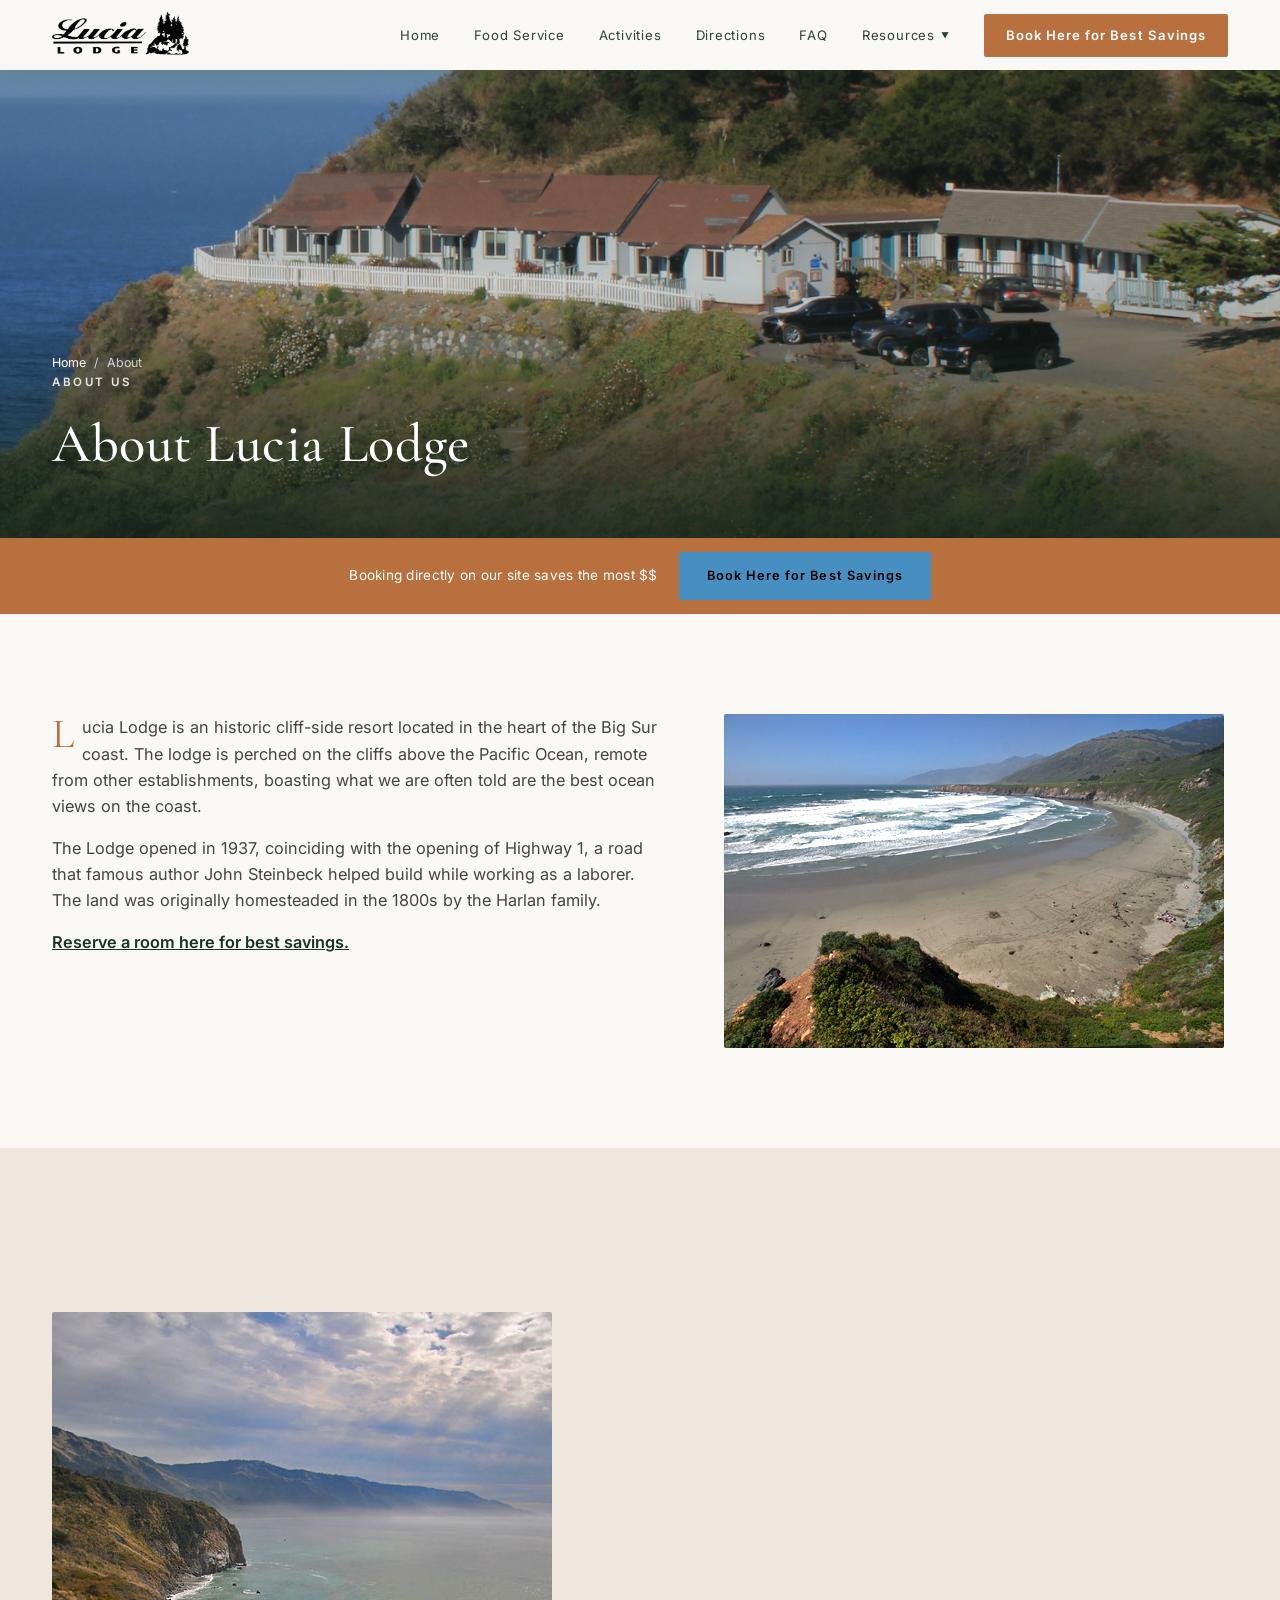
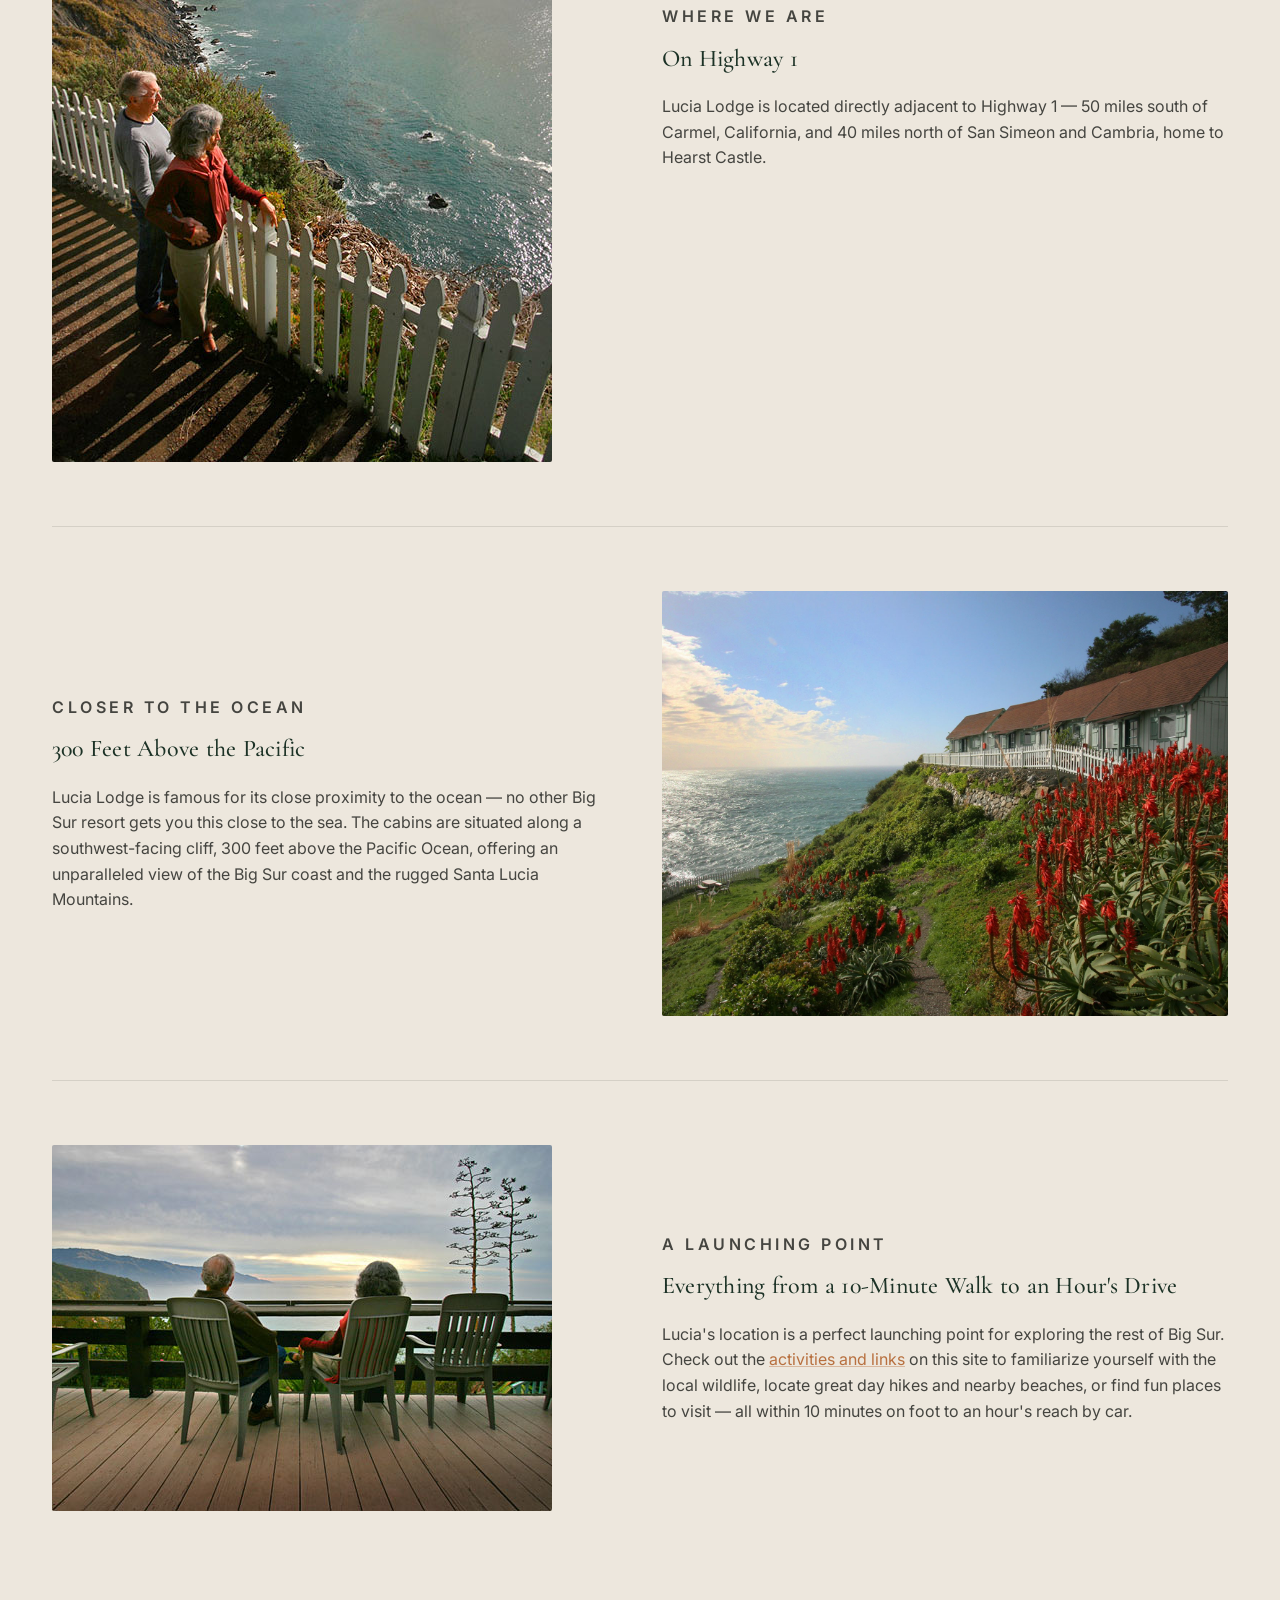
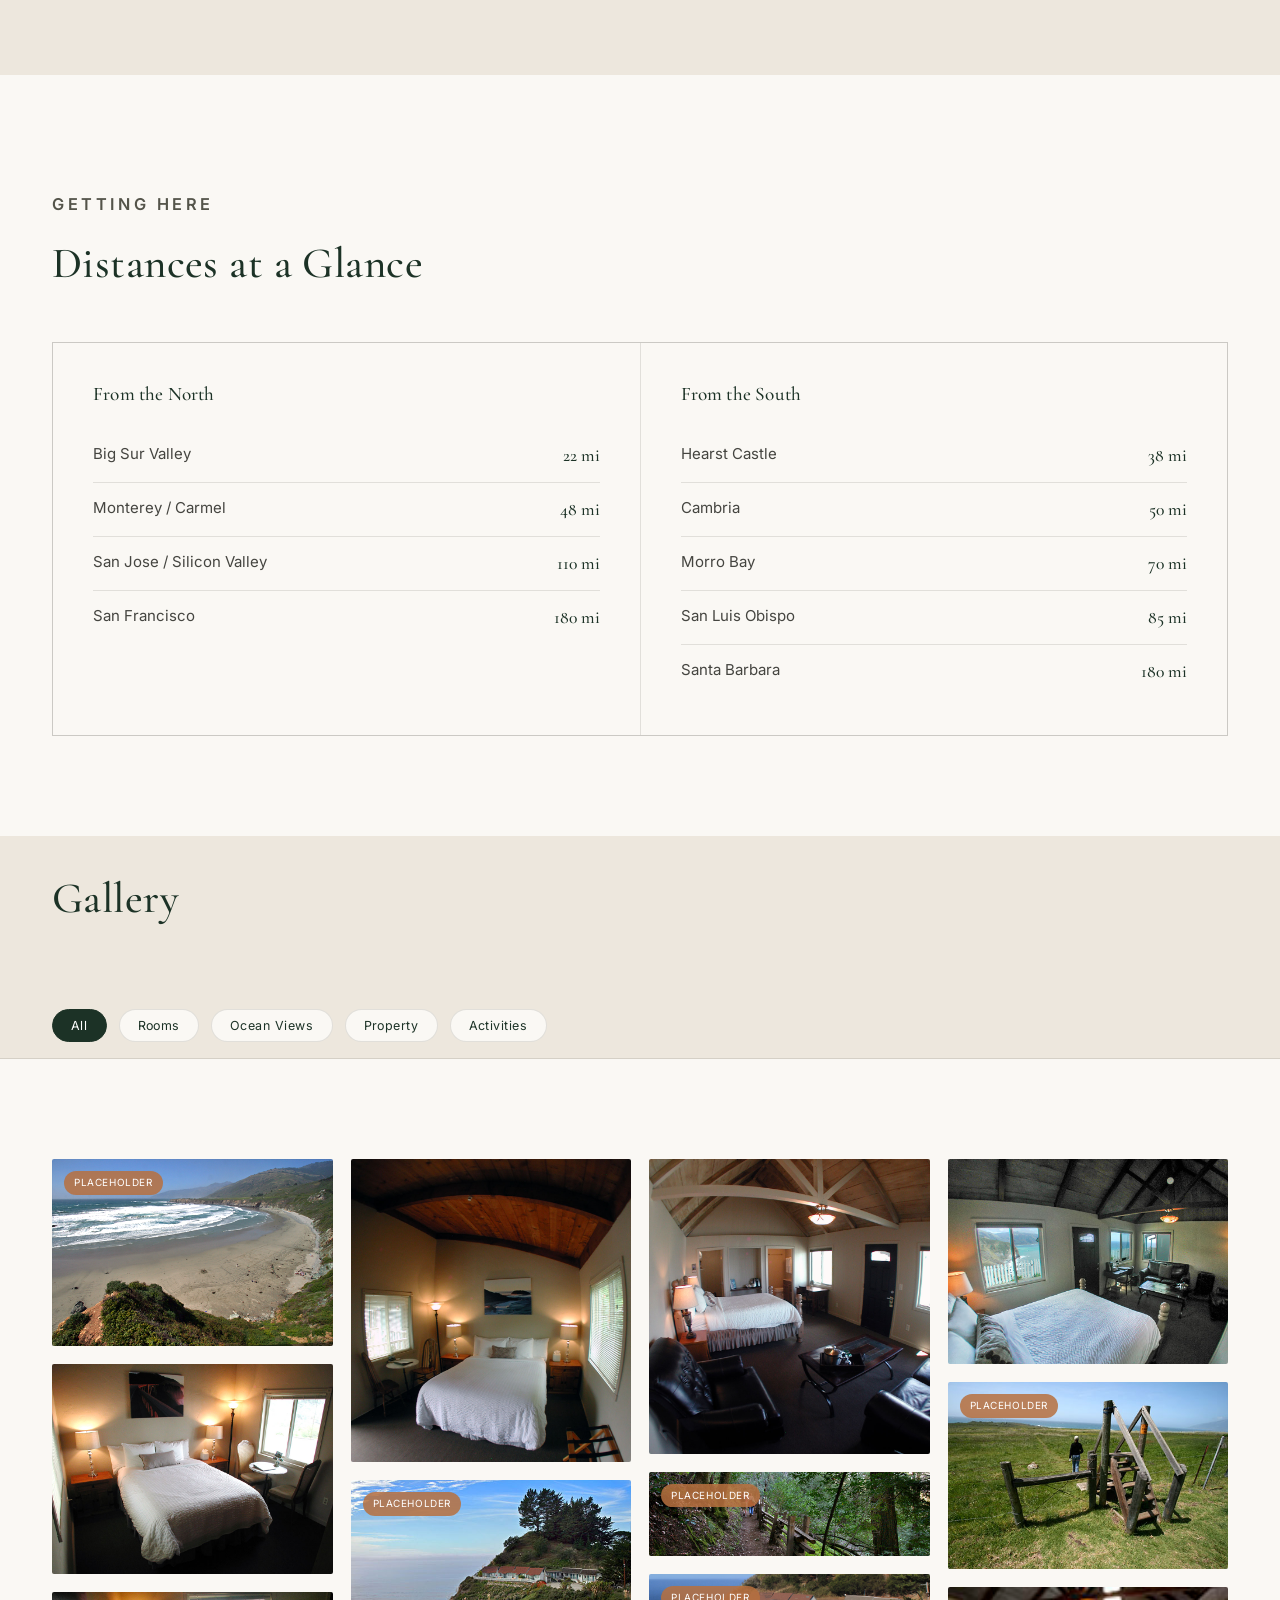
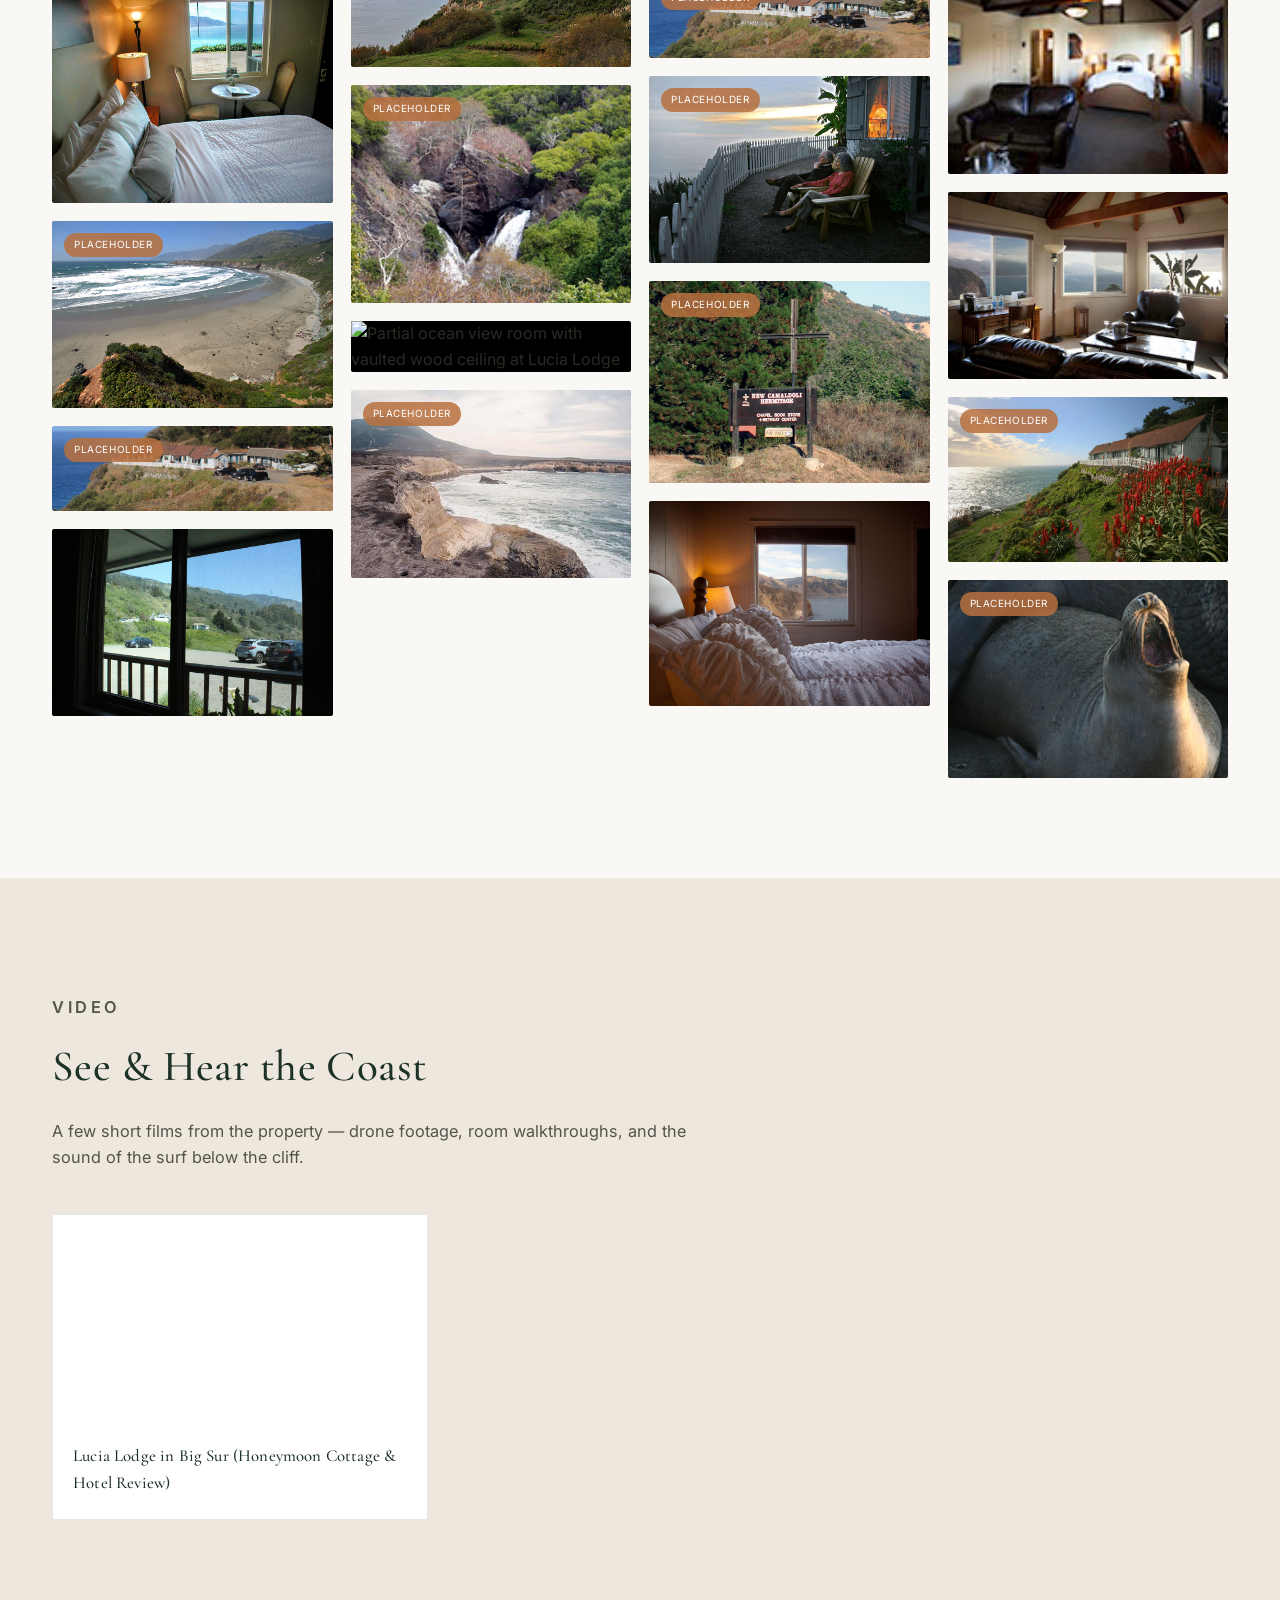
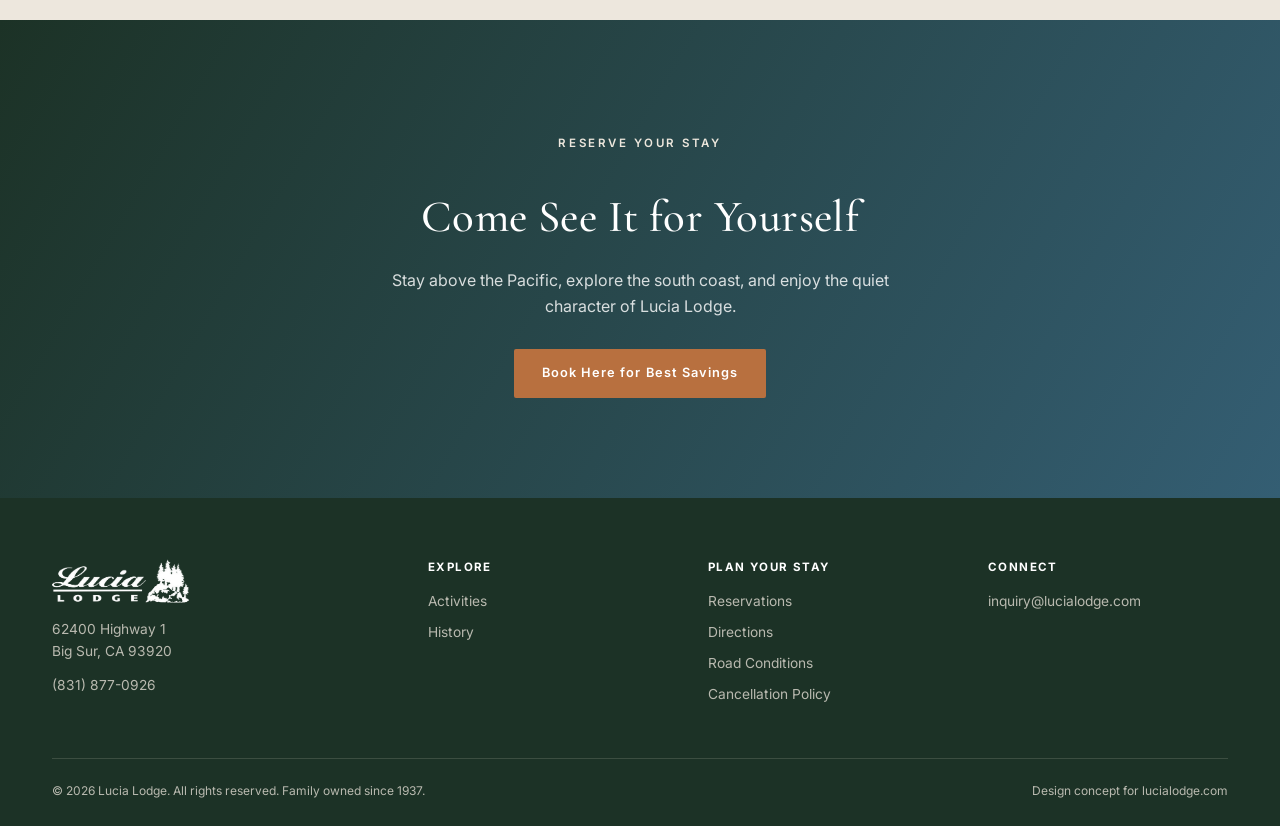
==== commit 319b80a5: "Gallery Image" ====
--- a/about.html
+++ b/about.html
@@ -382,10 +382,19 @@
         </div>
 
         <div class="g-item" data-cat="rooms" data-full="images/lucia-lodge-oceanview-luxury-room-wide.png" data-caption="Oceanview Luxury cabin at Lucia Lodge">
-          <img src="media/rooms/new/oceanview-1.png" alt="Oceanview Luxury cabin at Lucia Lodge with vaulted wood ceiling">
-          <div class="g-caption"><span>Oceanview Luxury Cabin</span></div>
-        </div>
-
+          <img src="media/images/Room1-Interior/lucia-lodge-room-1-bedroom-interior.jpg" alt="Oceanview Luxury cabin at Lucia Lodge with vaulted wood ceiling">
+          <div class="g-caption"><span>Lucia Lodge Room 1 Bedroom Interior</span></div>
+        </div>
+
+        <div class="g-item" data-cat="rooms" data-full="images/lucia-lodge-oceanview-luxury-room-wide.png" data-caption="Oceanview Luxury cabin at Lucia Lodge">
+          <img src="media/images/Room1-Interior/lucia-lodge-room-1-ocean-view-bedroom.jpg" alt="Oceanview Luxury cabin at Lucia Lodge with vaulted wood ceiling">
+          <div class="g-caption"><span>Lucia Lodge Room 1 Ocean View Bedroom</span></div>
+        </div>
+        <div class="g-item" data-cat="activities" data-full="" data-caption="Jade hunters combing the shore at Jade Cove near Lucia Lodge (placeholder — swap in real photography)">
+          <span class="placeholder-tag">Placeholder</span>
+          <img src="media/images/NEARBY/sand-dollar-beach-big-sur-california.jpg" alt="Jade hunters combing the shore at Jade Cove near Lucia Lodge">
+          <div class="g-caption"><span>Sand Dollar Beach Big Sur California</span></div>
+        </div>
         <div class="g-item" data-cat="property" data-full="" data-caption="Aerial view of Lucia Lodge on the cliffs above the Pacific (placeholder — swap in real photography)">
           <span class="placeholder-tag">Placeholder</span>
           <img src="media/about/propertiy1.jpg" alt="Aerial view of Lucia Lodge perched on the cliffs above the Pacific Ocean">
@@ -393,8 +402,12 @@
         </div>
 
         <div class="g-item" data-cat="rooms" data-full="images/lucia-lodge-honeymoon-cottage-vaulted-ceiling-view.png" data-caption="Honeymoon cottage sitting area with vaulted ceiling at Lucia Lodge">
-          <img src="media/rooms/new/honeymoon-1.png" alt="Honeymoon cottage sitting area with vaulted wood ceiling and ocean view">
-          <div class="g-caption"><span>Honeymoon Cottage</span></div>
+          <img src="media/images/Room4-Interior/room4-lucia-lodge-balcony-mountain-view.jpg" alt="Honeymoon cottage sitting area with vaulted wood ceiling and ocean view">
+          <div class="g-caption"><span>Room 4 Lucia Lodge Balcony Mountain View</span></div>
+        </div>
+        <div class="g-item" data-cat="rooms" data-full="images/lucia-lodge-honeymoon-cottage-vaulted-ceiling-view.png" data-caption="Honeymoon cottage sitting area with vaulted ceiling at Lucia Lodge">
+          <img src="media/images/Room4-Interior/room4-lucia-lodge-bedroom-vaulted-ceiling-artwork.jpg" alt="Honeymoon cottage sitting area with vaulted wood ceiling and ocean view">
+          <div class="g-caption"><span>Room 4 Lucia Lodge Bedroom Vaulted Ceiling Artwork</span></div>
         </div>
 
         <!-- <div class="g-item" data-cat="wildlife" data-full="" data-caption="Gray whale breaching off the Big Sur coast near Lucia Lodge (placeholder — swap in real photography)">
@@ -403,9 +416,19 @@
           <div class="g-caption"><span>Whale Watching Season</span></div>
         </div> -->
 
+        <div class="g-item" data-cat="ocean" data-full="" data-caption="Waves crashing on the rocks below Lucia Lodge (placeholder — swap in real photography)">
+          <span class="placeholder-tag">Placeholder</span>
+          <img src="media/home/view-from/3lodge-coastal-cabins-big-sur.jpg" alt="Waves crashing on the rocks below the cliffs at Lucia Lodge">
+          <div class="g-caption"><span>Lucia Lodge Coastal Cabins Big Sur</span></div>
+        </div>
+        <div class="g-item" data-cat="activities" data-full="" data-caption="Jade hunters combing the shore at Jade Cove near Lucia Lodge (placeholder — swap in real photography)">
+          <span class="placeholder-tag">Placeholder</span>
+          <img src="media/images/NEARBY/salmon-creek-falls-near-big-sur.jpg" alt="Jade hunters combing the shore at Jade Cove near Lucia Lodge">
+          <div class="g-caption"><span>Salmon Creek Falls near Big Sur</span></div>
+        </div>
         <div class="g-item" data-cat="rooms" data-full="images/lucia-lodge-partial-ocean-view-standard-vaulted-ceiling.png" data-caption="Partial ocean view room with vaulted wood ceiling at Lucia Lodge">
-          <img src="media/rooms/new/partial-ocean-view-1.png" alt="Partial ocean view room with vaulted wood ceiling at Lucia Lodge">
-          <div class="g-caption"><span>Partial Ocean View Room</span></div>
+          <img src="media/images/Room6-Interior/room6-window-view-hillside-cottage.jpg" alt="Partial ocean view room with vaulted wood ceiling at Lucia Lodge">
+          <div class="g-caption"><span>Room 6 Window View Hillside Cottage</span></div>
         </div>
 
         <div class="g-item" data-cat="activities" data-full="" data-caption="Hiking trail through coastal bluffs near Lucia Lodge (placeholder — swap in real photography)">
@@ -415,14 +438,19 @@
         </div>
 
         <div class="g-item" data-cat="rooms" data-full="images/lucia-lodge-mountain-view-extra-bed-vaulted-beams.png" data-caption="Mountain view room with exposed wood beam ceiling at Lucia Lodge">
-          <img src="media/rooms/new/mountainview-1.png" alt="Mountain view room with exposed wood beam ceiling at Lucia Lodge">
-          <div class="g-caption"><span>Mountain View Room</span></div>
-        </div>
-
+          <img src="media/images/Room7-Interior/room7-bedroom-sitting-area-dark-furniture.jpg" alt="Mountain view room with exposed wood beam ceiling at Lucia Lodge">
+          <div class="g-caption"><span>Room 7 Bedroom Sitting Area Dark Furniture</span></div>
+        </div>
+
+        <div class="g-item" data-cat="activities" data-full="" data-caption="Jade hunters combing the shore at Jade Cove near Lucia Lodge (placeholder — swap in real photography)">
+          <span class="placeholder-tag">Placeholder</span>
+          <img src="media/images/NEARBY/lucia-lodge-big-sur-hiking-trail.jpg" alt="Jade hunters combing the shore at Jade Cove near Lucia Lodge">
+          <div class="g-caption"><span>Lucia Lodge Big Sur Hiking Trail</span></div>
+        </div>
         <div class="g-item" data-cat="ocean" data-full="" data-caption="Waves crashing on the rocks below Lucia Lodge (placeholder — swap in real photography)">
           <span class="placeholder-tag">Placeholder</span>
-          <img src="media/activities/bluff-trail.jpg" alt="Waves crashing on the rocks below the cliffs at Lucia Lodge">
-          <div class="g-caption"><span>Waves Below the Cliffs</span></div>
+          <img src="media/home/view-from/1.lodge-coastal-cabins-highway-1.jpg" alt="Waves crashing on the rocks below the cliffs at Lucia Lodge">
+          <div class="g-caption"><span>Lucia Lodge Coastal Cabins Highway 1</span></div>
         </div>
 
         <div class="g-item" data-cat="property" data-full="" data-caption="Historic Lucia Lodge sign along Highway 1 (placeholder — swap in real photography)">
@@ -431,9 +459,18 @@
           <div class="g-caption"><span>The Lucia Lodge Sign</span></div>
         </div>
 
+        <div class="g-item" data-cat="activities" data-full="" data-caption="Jade hunters combing the shore at Jade Cove near Lucia Lodge (placeholder — swap in real photography)">
+          <span class="placeholder-tag">Placeholder</span>
+          <img src="media/images/NEARBY/hiking-trail-near-lucia-lodge-big-sur.jpg" alt="Jade hunters combing the shore at Jade Cove near Lucia Lodge">
+          <div class="g-caption"><span>Hiking Trail Near Lucia Lodge, Big Sur</span></div>
+        </div>
         <div class="g-item" data-cat="rooms" data-full="images/lucia-lodge-oceanview-luxury-bed-ocean-window.png" data-caption="Bed with ocean view window in an Oceanview Luxury cabin at Lucia Lodge">
-          <img src="media/rooms/new/oceanview-2.png" alt="Bed with ocean view window in an Oceanview Luxury cabin at Lucia Lodge">
-          <div class="g-caption"><span>Ocean View from Bed</span></div>
+          <img src="media/images/Room8-Interior/room8-bedroom-ocean-cliff-view.jpg" alt="Bed with ocean view window in an Oceanview Luxury cabin at Lucia Lodge">
+          <div class="g-caption"><span>Room 8 Bedroom Ocean Cliff View</span></div>
+        </div>
+        <div class="g-item" data-cat="rooms" data-full="images/lucia-lodge-oceanview-luxury-bed-ocean-window.png" data-caption="Bed with ocean view window in an Oceanview Luxury cabin at Lucia Lodge">
+          <img src="media/images/Room8-Interior/room8-bedroom-seating-area-ocean-view.jpg" alt="Bed with ocean view window in an Oceanview Luxury cabin at Lucia Lodge">
+          <div class="g-caption"><span>Room 8 Bedroom Seating Area Ocean View</span></div>
         </div>
 
         <!-- <div class="g-item" data-cat="wildlife" data-full="" data-caption="Sea otter floating in kelp beds near Lucia Lodge (placeholder — swap in real photography)">
@@ -444,19 +481,28 @@
 
         <div class="g-item" data-cat="activities" data-full="" data-caption="Jade hunters combing the shore at Jade Cove near Lucia Lodge (placeholder — swap in real photography)">
           <span class="placeholder-tag">Placeholder</span>
-          <img src="media/activities/activities.jade.jpg" alt="Jade hunters combing the shore at Jade Cove near Lucia Lodge">
-          <div class="g-caption"><span>Jade Hunting at Jade Cove</span></div>
+          <img src="media/images/NEARBY/big-sur-coastal-trail-fence-ladder.jpg" alt="Jade hunters combing the shore at Jade Cove near Lucia Lodge">
+          <div class="g-caption"><span>Big Sur Coastal Trail Fence Ladder</span></div>
         </div>
 
         <div class="g-item" data-cat="rooms" data-full="images/lucia-lodge-mountain-view-basic-bedroom-window.png" data-caption="Mountain view room with window seating at Lucia Lodge">
-          <img src="media/rooms/new/oceanview-2.png" alt="Mountain view room with window seating at Lucia Lodge">
-          <div class="g-caption"><span>Mountain View Room</span></div>
+          <img src="media/images/Room10-Interior/room10-interior-bedroom-sofa-view.jpg" alt="Mountain view room with window seating at Lucia Lodge">
+          <div class="g-caption"><span>Room 10 Interior Bedroom Sofa View</span></div>
+        </div>
+        <div class="g-item" data-cat="rooms" data-full="images/lucia-lodge-mountain-view-basic-bedroom-window.png" data-caption="Mountain view room with window seating at Lucia Lodge">
+          <img src="media/images/Room10-Interior/room10-lounge-area-ocean-view.jpg" alt="Mountain view room with window seating at Lucia Lodge">
+          <div class="g-caption"><span>Room 10 Lounge Area Ocean View</span></div>
         </div>
 
         <div class="g-item" data-cat="ocean" data-full="" data-caption="Fog rolling over the Big Sur cliffs near Lucia Lodge (placeholder — swap in real photography)">
           <span class="placeholder-tag">Placeholder</span>
-          <img src="media/about/lucia-lodge-big-sur-coast-view.jpg" alt="Fog rolling over the Big Sur cliffs near Lucia Lodge">
-          <div class="g-caption"><span>Fog Over the Cliffs</span></div>
+          <img src="media/home/view-from/6lodge-ocean-view-cabins-6-10.jpg" alt="Fog rolling over the Big Sur cliffs near Lucia Lodge">
+          <div class="g-caption"><span>Lucia Lodge Ocean View Cabins 6-10</span></div>
+        </div>
+        <div class="g-item" data-cat="activities" data-full="" data-caption="Jade hunters combing the shore at Jade Cove near Lucia Lodge (placeholder — swap in real photography)">
+          <span class="placeholder-tag">Placeholder</span>
+          <img src="media/images/NEARBY/elephant-seals-near-hearst-castle-big-sur.jpg" alt="Jade hunters combing the shore at Jade Cove near Lucia Lodge">
+          <div class="g-caption"><span>Elephant Seals Near Hearst Castle, Big Sur</span></div>
         </div>
 
       </div>
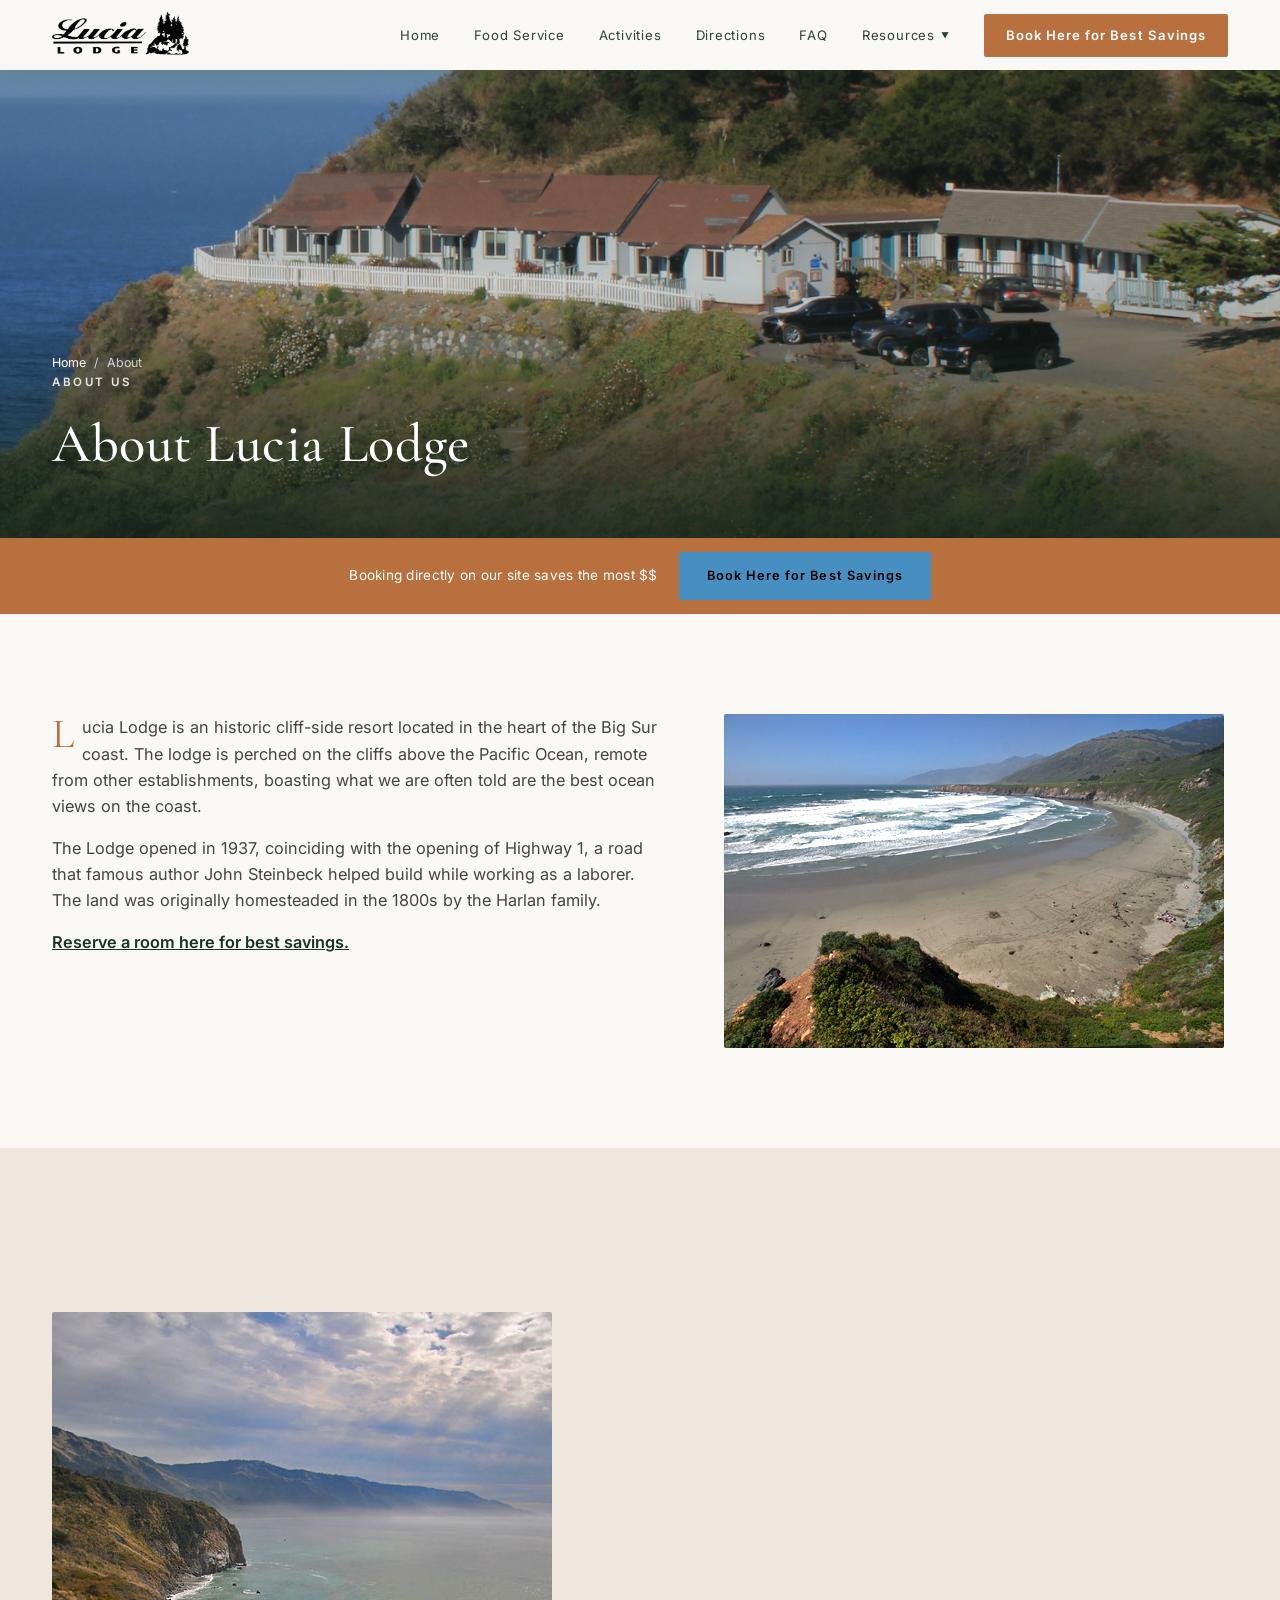
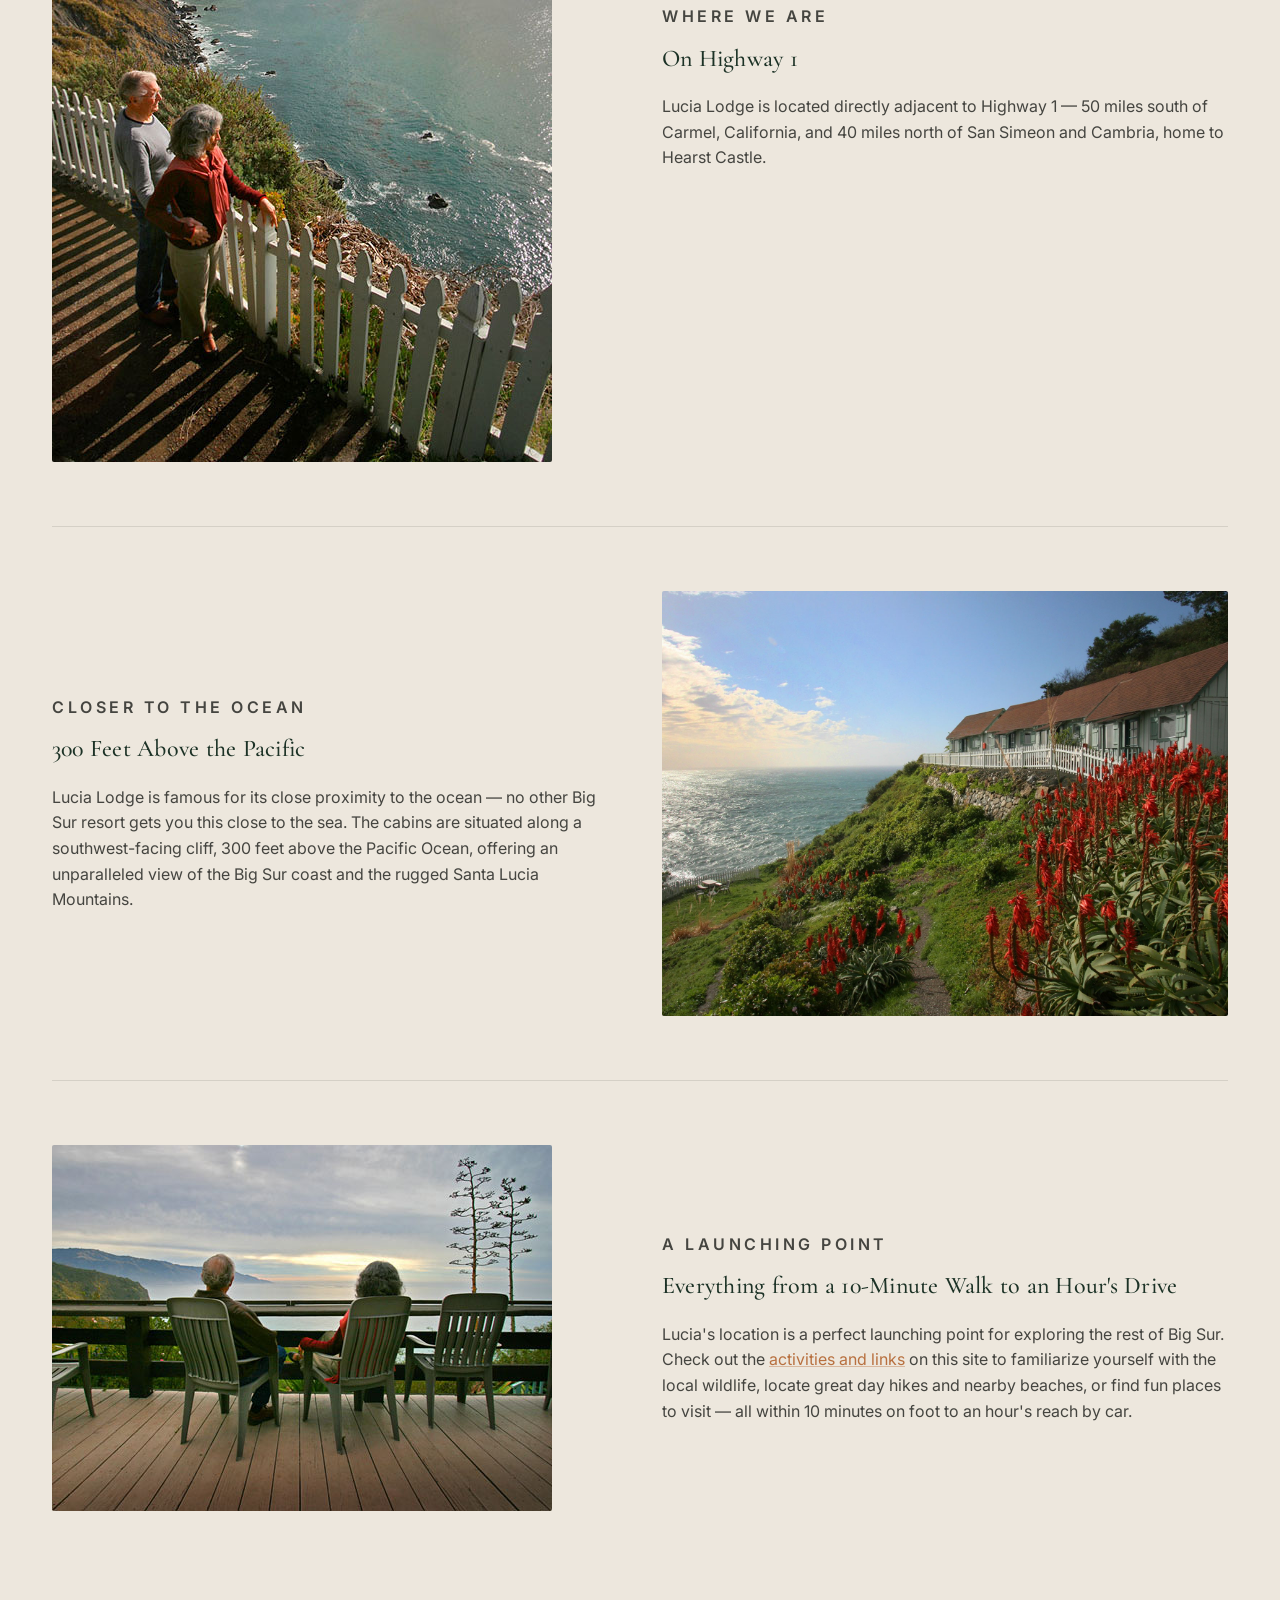
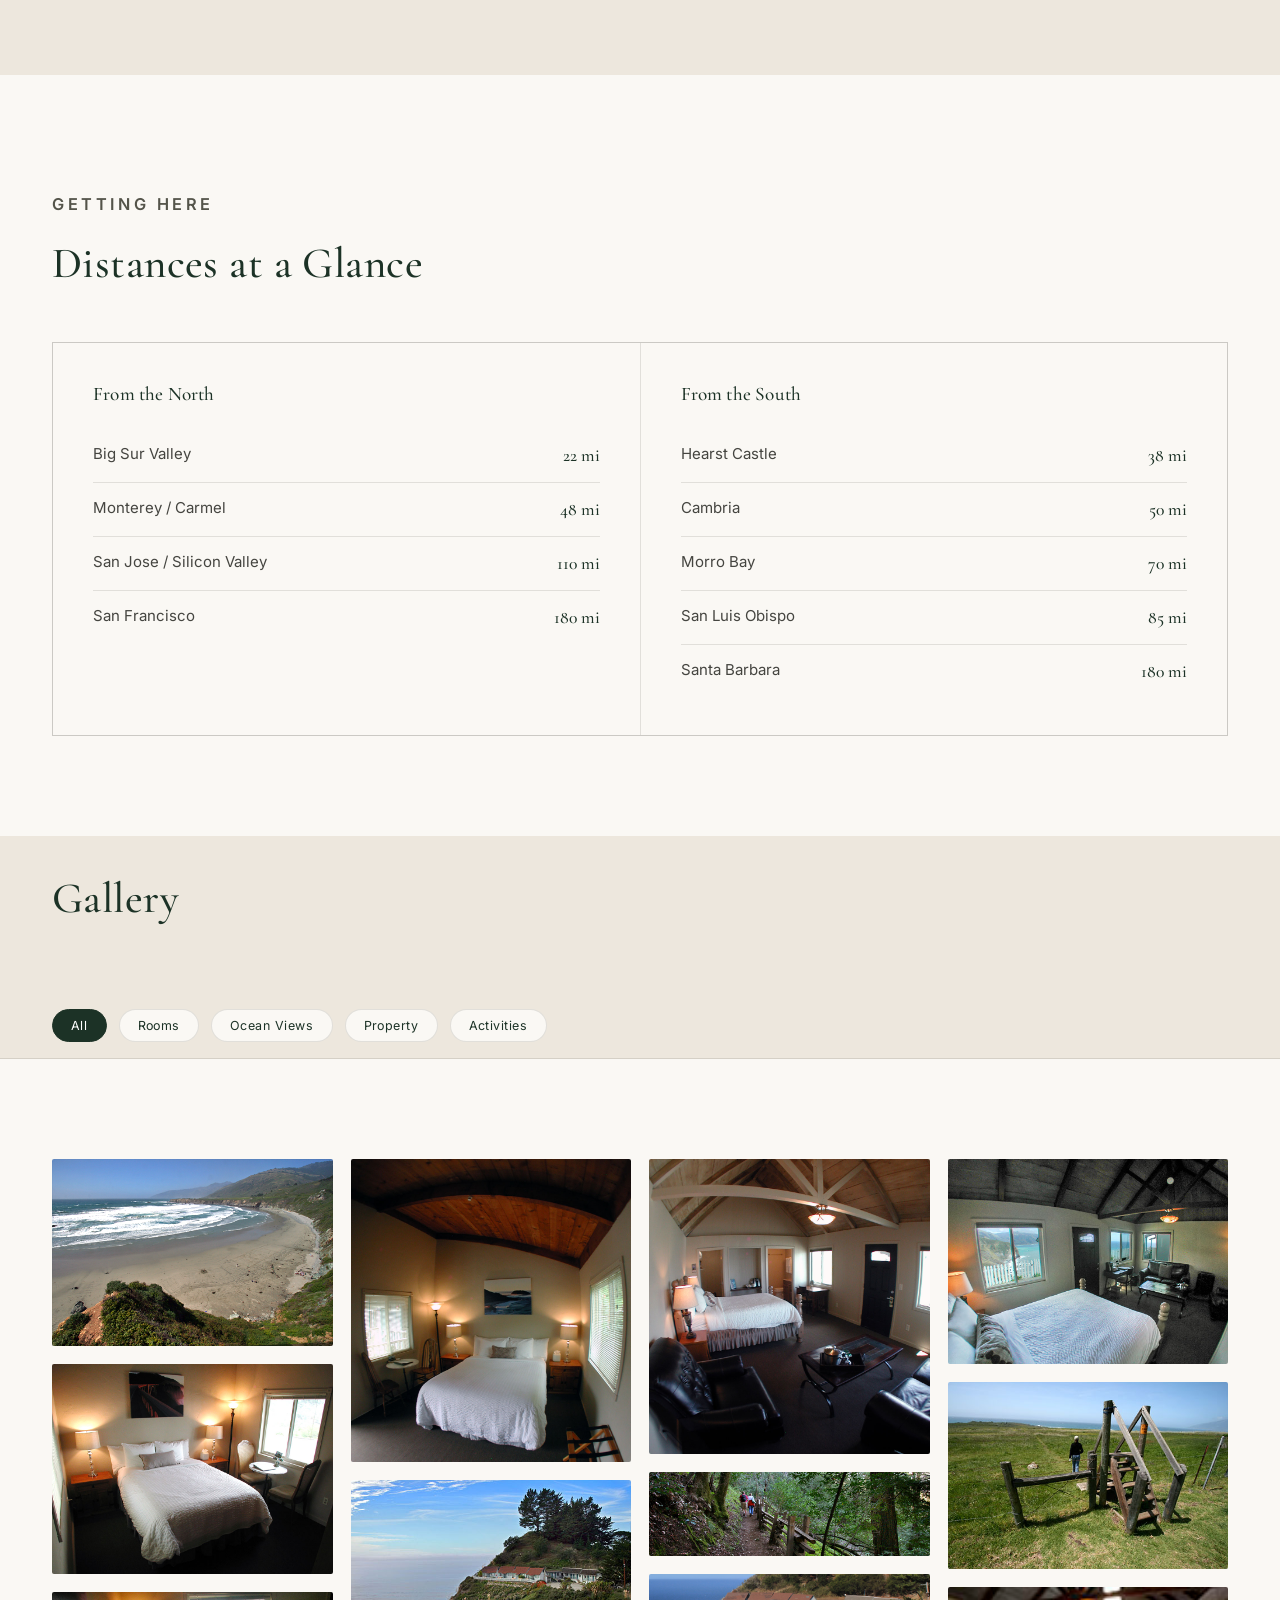
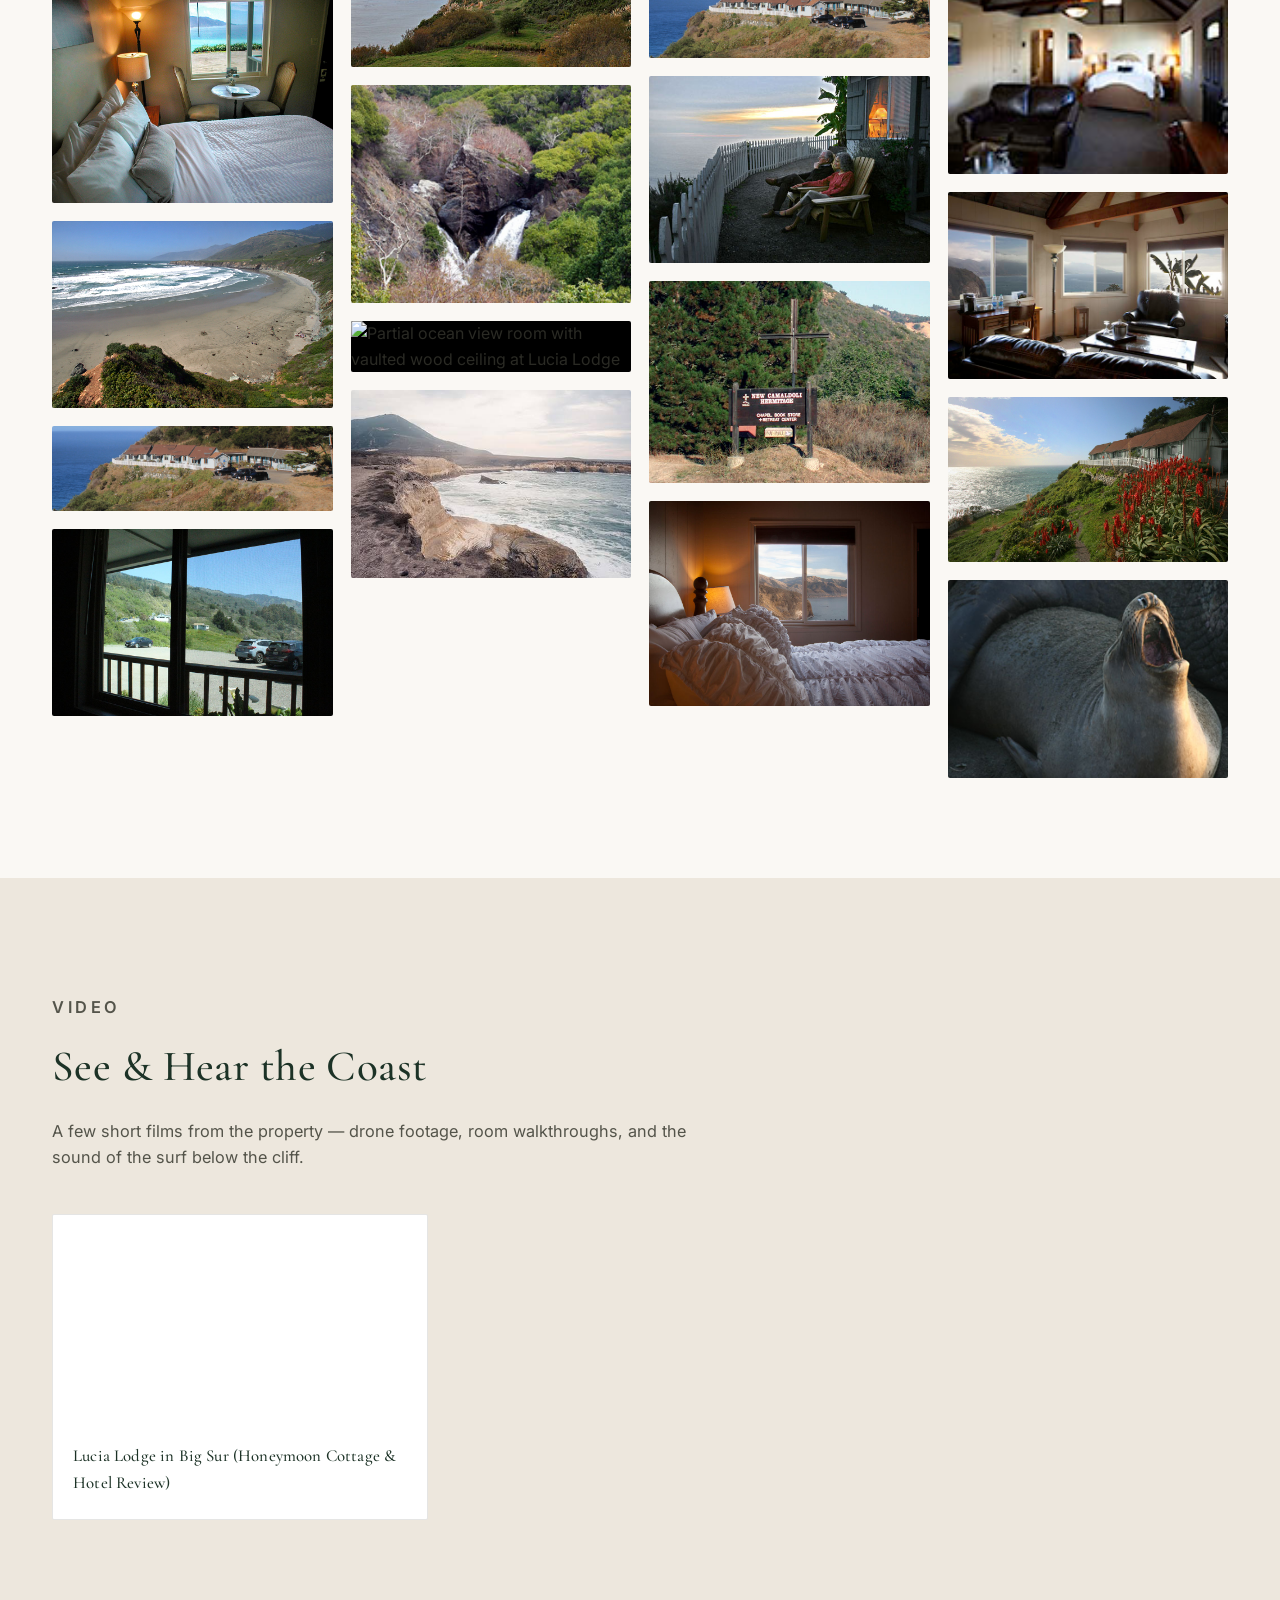
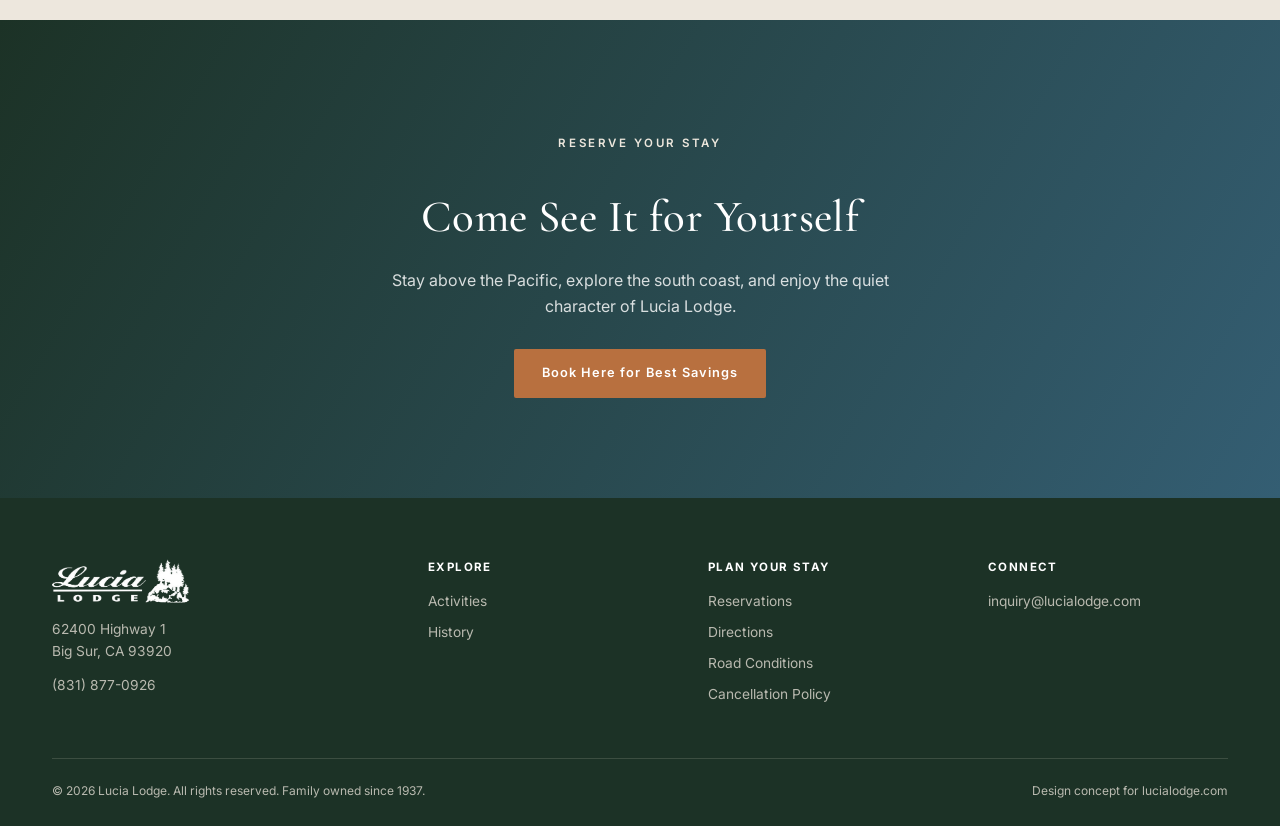
==== commit 0c00d754: "Gallery Image" ====
--- a/about.html
+++ b/about.html
@@ -376,7 +376,7 @@
       <div class="masonry" id="masonryGrid">
 
         <div class="g-item" data-cat="ocean" data-full="" data-caption="Sunset over the Pacific from the Lucia Lodge cliffs (placeholder — swap in real photography)">
-          <span class="placeholder-tag">Placeholder</span>
+           
           <img src="media/activities/activities.sand2.jpg" alt="Sunset over the Pacific Ocean from the cliffs at Lucia Lodge">
           <div class="g-caption"><span>Sunset over the Pacific</span></div>
         </div>
@@ -391,12 +391,12 @@
           <div class="g-caption"><span>Lucia Lodge Room 1 Ocean View Bedroom</span></div>
         </div>
         <div class="g-item" data-cat="activities" data-full="" data-caption="Jade hunters combing the shore at Jade Cove near Lucia Lodge (placeholder — swap in real photography)">
-          <span class="placeholder-tag">Placeholder</span>
+           
           <img src="media/images/NEARBY/sand-dollar-beach-big-sur-california.jpg" alt="Jade hunters combing the shore at Jade Cove near Lucia Lodge">
           <div class="g-caption"><span>Sand Dollar Beach Big Sur California</span></div>
         </div>
         <div class="g-item" data-cat="property" data-full="" data-caption="Aerial view of Lucia Lodge on the cliffs above the Pacific (placeholder — swap in real photography)">
-          <span class="placeholder-tag">Placeholder</span>
+           
           <img src="media/about/propertiy1.jpg" alt="Aerial view of Lucia Lodge perched on the cliffs above the Pacific Ocean">
           <div class="g-caption"><span>Aerial View of the Property</span></div>
         </div>
@@ -411,18 +411,18 @@
         </div>
 
         <!-- <div class="g-item" data-cat="wildlife" data-full="" data-caption="Gray whale breaching off the Big Sur coast near Lucia Lodge (placeholder — swap in real photography)">
-          <span class="placeholder-tag">Placeholder</span>
+           
           <img src="media/activities/activities.sand2.jpg" alt="Gray whale breaching off the Big Sur coast near Lucia Lodge">
           <div class="g-caption"><span>Whale Watching Season</span></div>
         </div> -->
 
         <div class="g-item" data-cat="ocean" data-full="" data-caption="Waves crashing on the rocks below Lucia Lodge (placeholder — swap in real photography)">
-          <span class="placeholder-tag">Placeholder</span>
+           
           <img src="media/home/view-from/3lodge-coastal-cabins-big-sur.jpg" alt="Waves crashing on the rocks below the cliffs at Lucia Lodge">
           <div class="g-caption"><span>Lucia Lodge Coastal Cabins Big Sur</span></div>
         </div>
         <div class="g-item" data-cat="activities" data-full="" data-caption="Jade hunters combing the shore at Jade Cove near Lucia Lodge (placeholder — swap in real photography)">
-          <span class="placeholder-tag">Placeholder</span>
+           
           <img src="media/images/NEARBY/salmon-creek-falls-near-big-sur.jpg" alt="Jade hunters combing the shore at Jade Cove near Lucia Lodge">
           <div class="g-caption"><span>Salmon Creek Falls near Big Sur</span></div>
         </div>
@@ -432,7 +432,7 @@
         </div>
 
         <div class="g-item" data-cat="activities" data-full="" data-caption="Hiking trail through coastal bluffs near Lucia Lodge (placeholder — swap in real photography)">
-          <span class="placeholder-tag">Placeholder</span>
+           
           <img src="media/activities/bluff-trail.jpg" alt="Hiking trail through coastal bluffs near Lucia Lodge">
           <div class="g-caption"><span>Coastal Bluff Trails</span></div>
         </div>
@@ -443,24 +443,24 @@
         </div>
 
         <div class="g-item" data-cat="activities" data-full="" data-caption="Jade hunters combing the shore at Jade Cove near Lucia Lodge (placeholder — swap in real photography)">
-          <span class="placeholder-tag">Placeholder</span>
+           
           <img src="media/images/NEARBY/lucia-lodge-big-sur-hiking-trail.jpg" alt="Jade hunters combing the shore at Jade Cove near Lucia Lodge">
           <div class="g-caption"><span>Lucia Lodge Big Sur Hiking Trail</span></div>
         </div>
         <div class="g-item" data-cat="ocean" data-full="" data-caption="Waves crashing on the rocks below Lucia Lodge (placeholder — swap in real photography)">
-          <span class="placeholder-tag">Placeholder</span>
+           
           <img src="media/home/view-from/1.lodge-coastal-cabins-highway-1.jpg" alt="Waves crashing on the rocks below the cliffs at Lucia Lodge">
           <div class="g-caption"><span>Lucia Lodge Coastal Cabins Highway 1</span></div>
         </div>
 
         <div class="g-item" data-cat="property" data-full="" data-caption="Historic Lucia Lodge sign along Highway 1 (placeholder — swap in real photography)">
-          <span class="placeholder-tag">Placeholder</span>
+           
           <img src="media/about/propertiy2.jpg" alt="Lucia Lodge sign along Highway 1 in Big Sur">
           <div class="g-caption"><span>The Lucia Lodge Sign</span></div>
         </div>
 
         <div class="g-item" data-cat="activities" data-full="" data-caption="Jade hunters combing the shore at Jade Cove near Lucia Lodge (placeholder — swap in real photography)">
-          <span class="placeholder-tag">Placeholder</span>
+           
           <img src="media/images/NEARBY/hiking-trail-near-lucia-lodge-big-sur.jpg" alt="Jade hunters combing the shore at Jade Cove near Lucia Lodge">
           <div class="g-caption"><span>Hiking Trail Near Lucia Lodge, Big Sur</span></div>
         </div>
@@ -474,13 +474,13 @@
         </div>
 
         <!-- <div class="g-item" data-cat="wildlife" data-full="" data-caption="Sea otter floating in kelp beds near Lucia Lodge (placeholder — swap in real photography)">
-          <span class="placeholder-tag">Placeholder</span>
+           
           <img src="media/activities/hike-hermitage.jpg" alt="Sea otter floating in kelp beds near Lucia Lodge">
           <div class="g-caption"><span>Sea Otters in the Kelp</span></div>
         </div> -->
 
         <div class="g-item" data-cat="activities" data-full="" data-caption="Jade hunters combing the shore at Jade Cove near Lucia Lodge (placeholder — swap in real photography)">
-          <span class="placeholder-tag">Placeholder</span>
+           
           <img src="media/images/NEARBY/big-sur-coastal-trail-fence-ladder.jpg" alt="Jade hunters combing the shore at Jade Cove near Lucia Lodge">
           <div class="g-caption"><span>Big Sur Coastal Trail Fence Ladder</span></div>
         </div>
@@ -495,12 +495,12 @@
         </div>
 
         <div class="g-item" data-cat="ocean" data-full="" data-caption="Fog rolling over the Big Sur cliffs near Lucia Lodge (placeholder — swap in real photography)">
-          <span class="placeholder-tag">Placeholder</span>
+           
           <img src="media/home/view-from/6lodge-ocean-view-cabins-6-10.jpg" alt="Fog rolling over the Big Sur cliffs near Lucia Lodge">
           <div class="g-caption"><span>Lucia Lodge Ocean View Cabins 6-10</span></div>
         </div>
         <div class="g-item" data-cat="activities" data-full="" data-caption="Jade hunters combing the shore at Jade Cove near Lucia Lodge (placeholder — swap in real photography)">
-          <span class="placeholder-tag">Placeholder</span>
+           
           <img src="media/images/NEARBY/elephant-seals-near-hearst-castle-big-sur.jpg" alt="Jade hunters combing the shore at Jade Cove near Lucia Lodge">
           <div class="g-caption"><span>Elephant Seals Near Hearst Castle, Big Sur</span></div>
         </div>
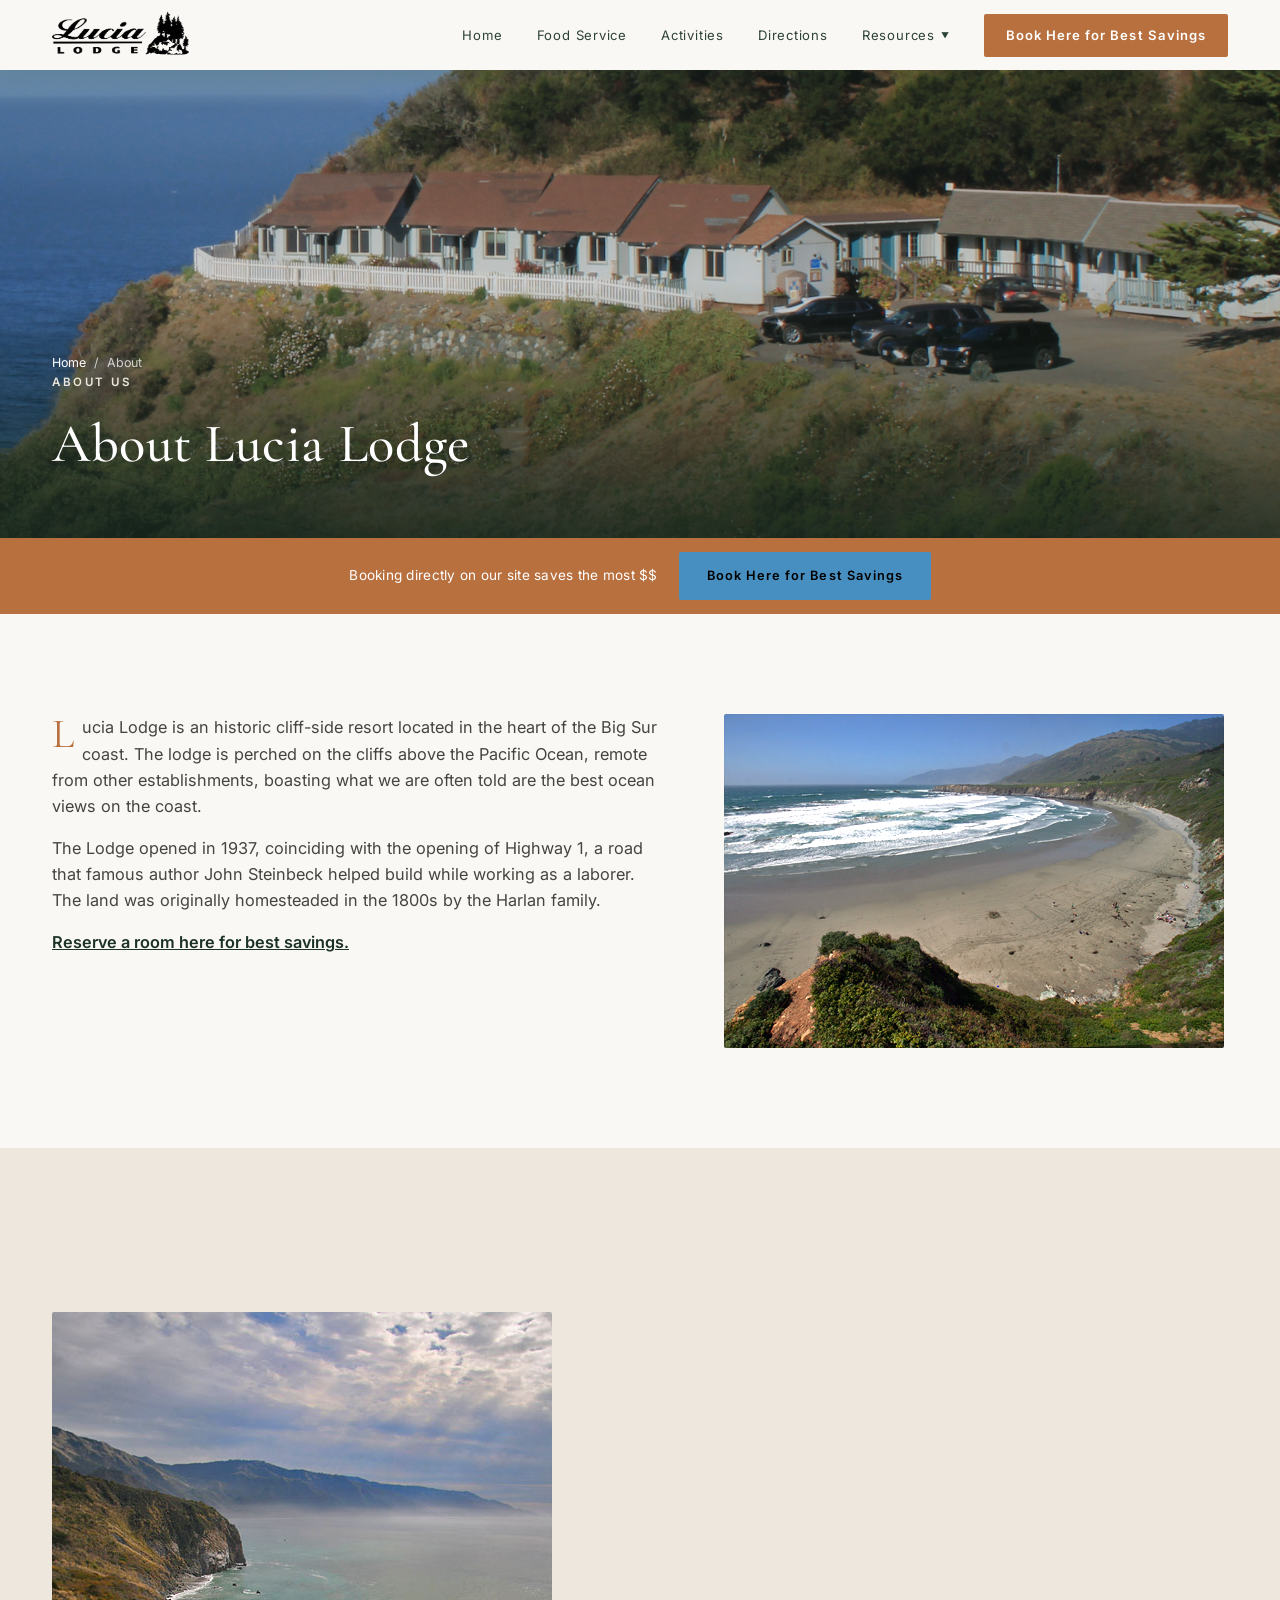
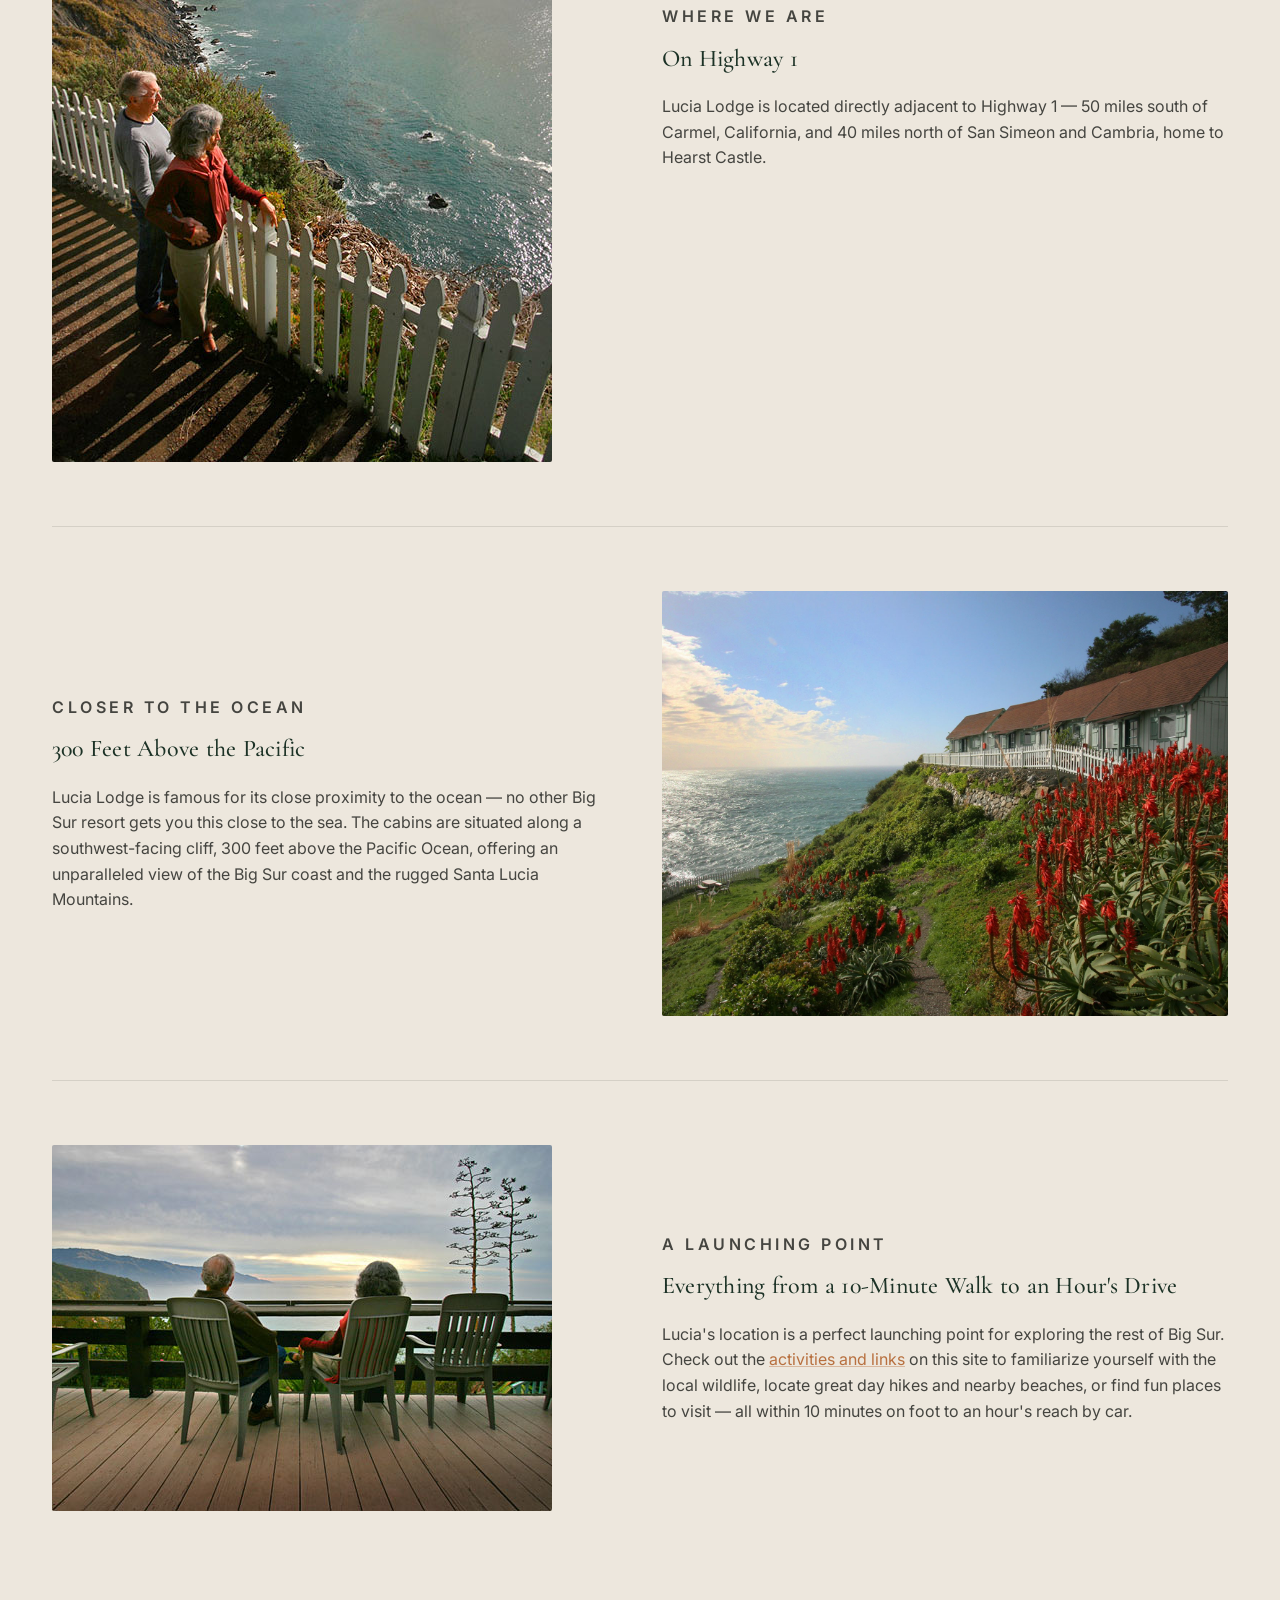
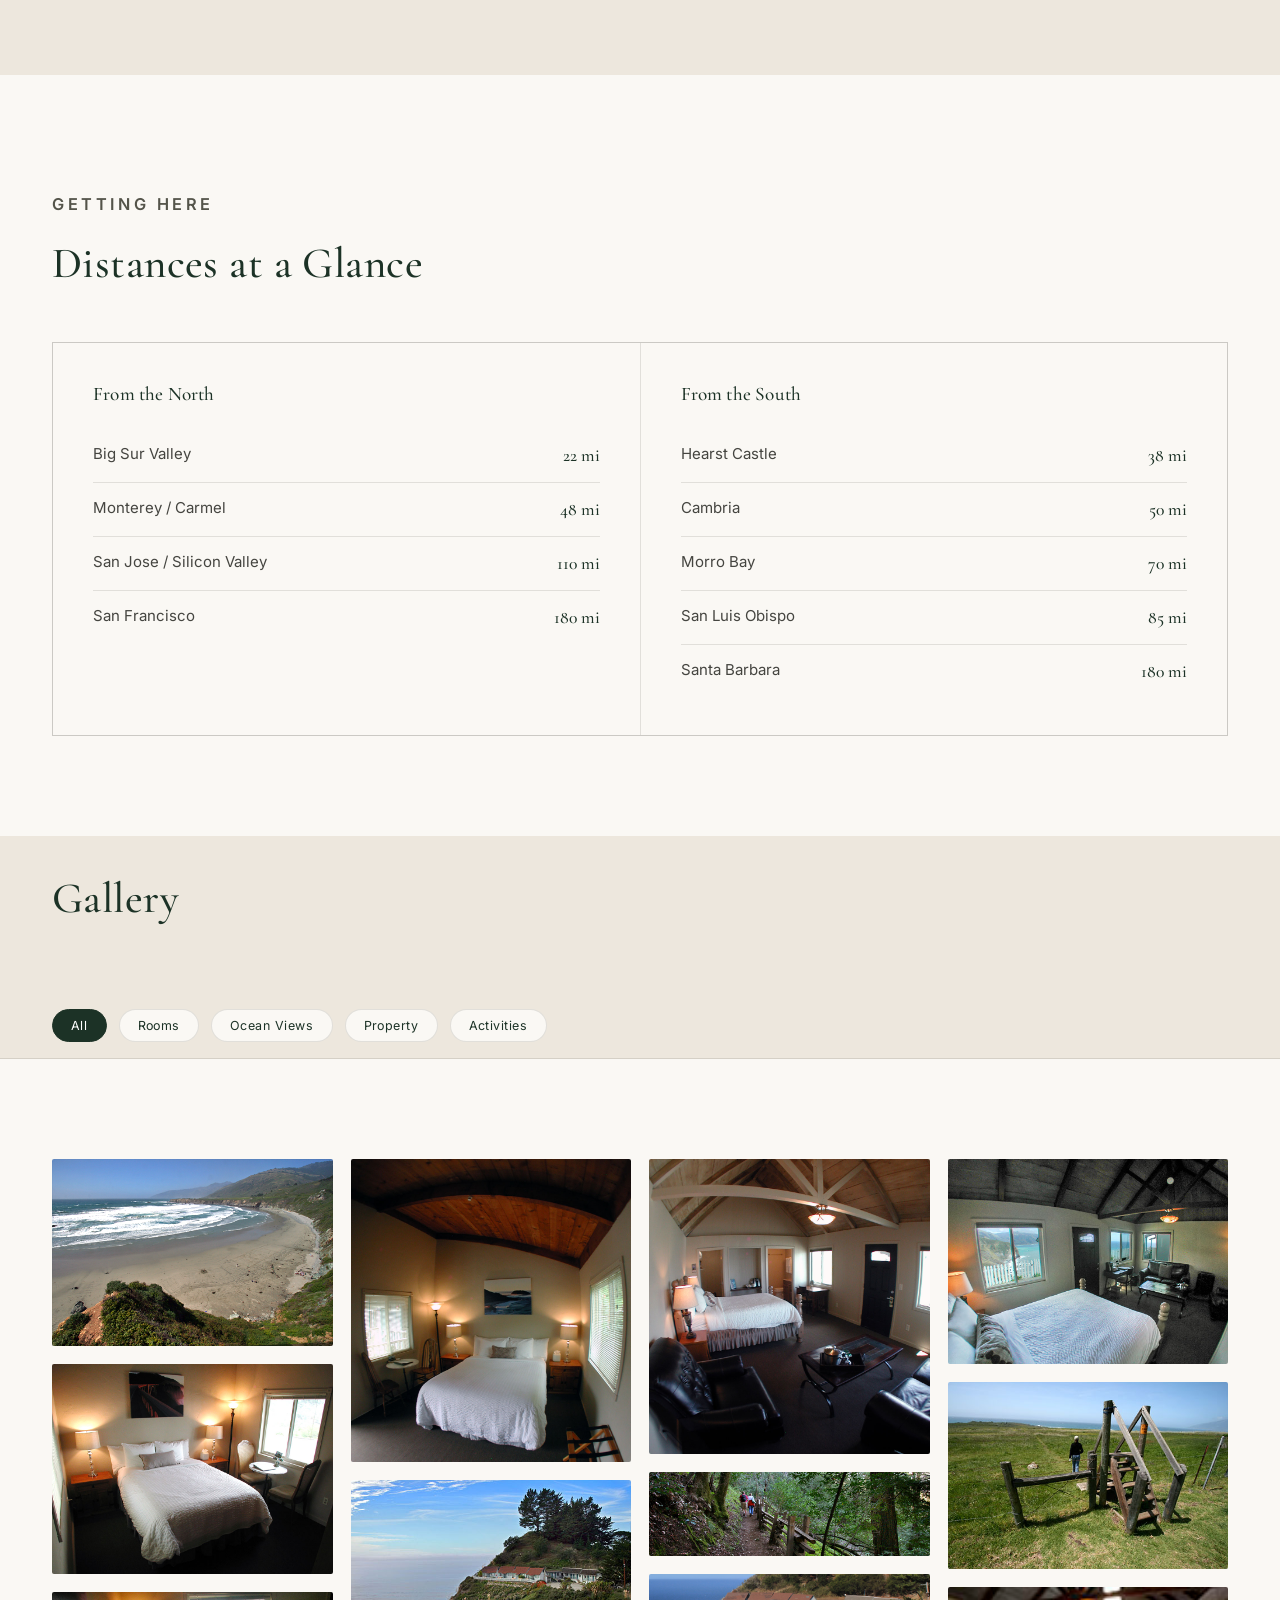
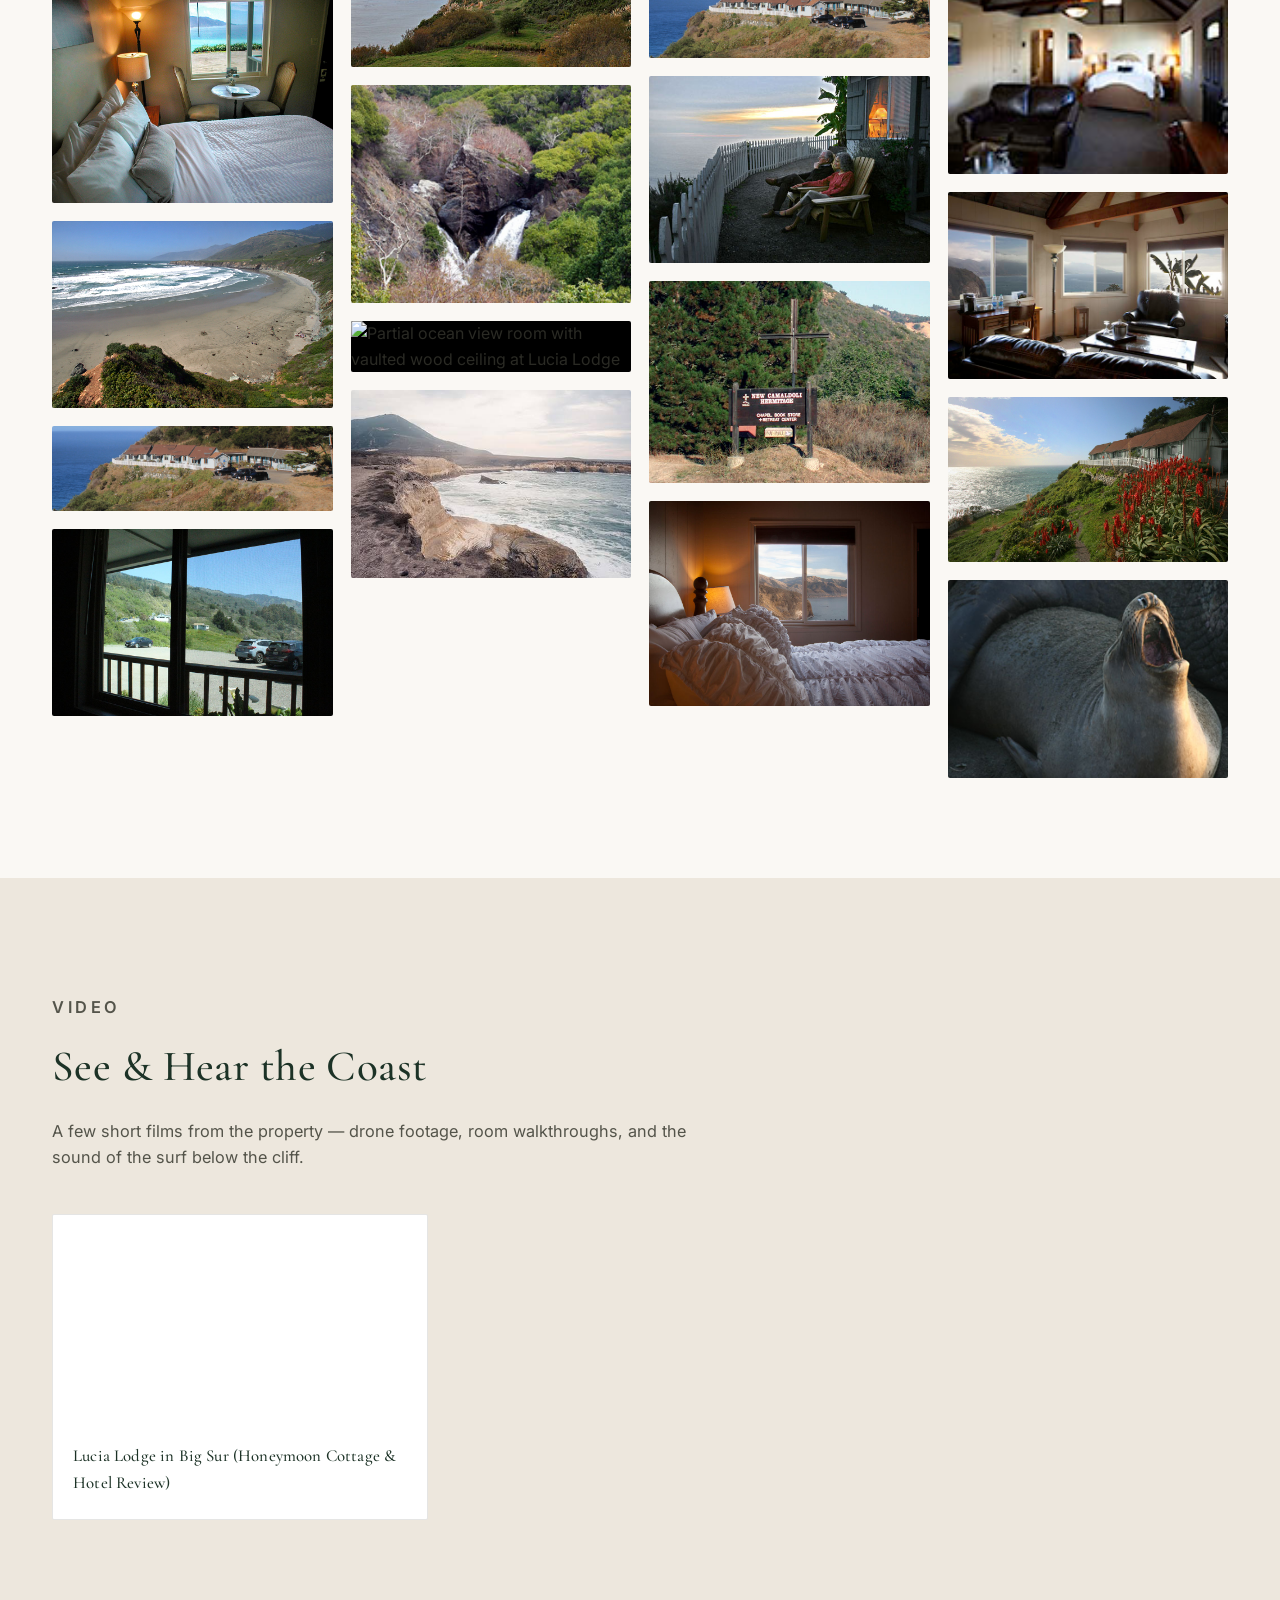
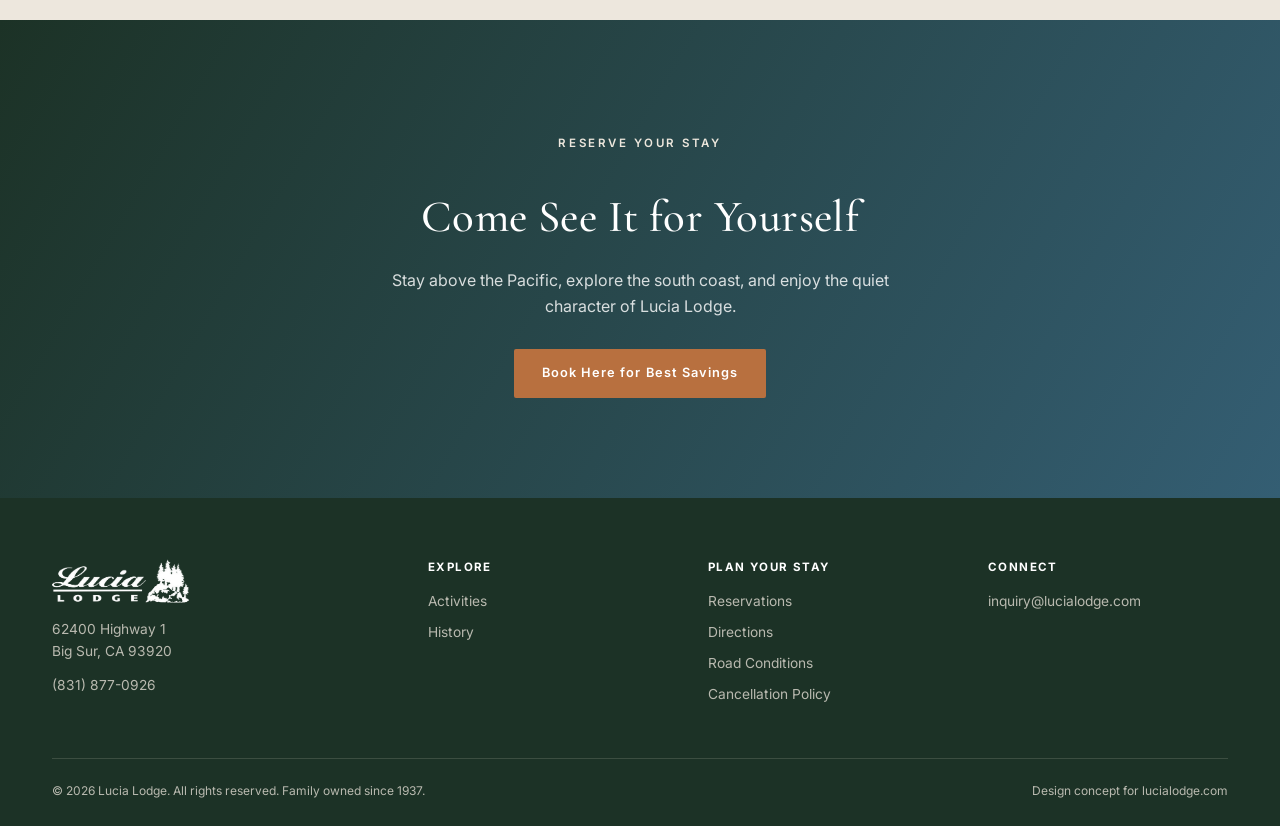
==== commit 6e443592: "Image presentation change" ====
--- a/about.html
+++ b/about.html
@@ -233,14 +233,13 @@
       <a href="food-service.html">Food Service</a>
       <a href="activities.html">Activities</a>
       <a href="directions.html" role="menuitem">Directions</a>
-      <a href="faq.html" role="menuitem">FAQ</a>
       <div class="dropdown" id="resourcesDropdown">
         <a href="#" role="button" aria-haspopup="true" aria-expanded="false">Resources</a>
         <div class="dropdown-content" role="menu">
           <a href="about.html" role="menuitem">About Us</a> 
           <a href="history.html" role="menuitem">History</a>
           <a href="contact.html" role="menuitem">Contact Us</a>
-          <a href="blog.html" role="menuitem">Blogs</a>
+          <a href="faq.html" role="menuitem">FAQ</a>
         </div>
       </div>
       
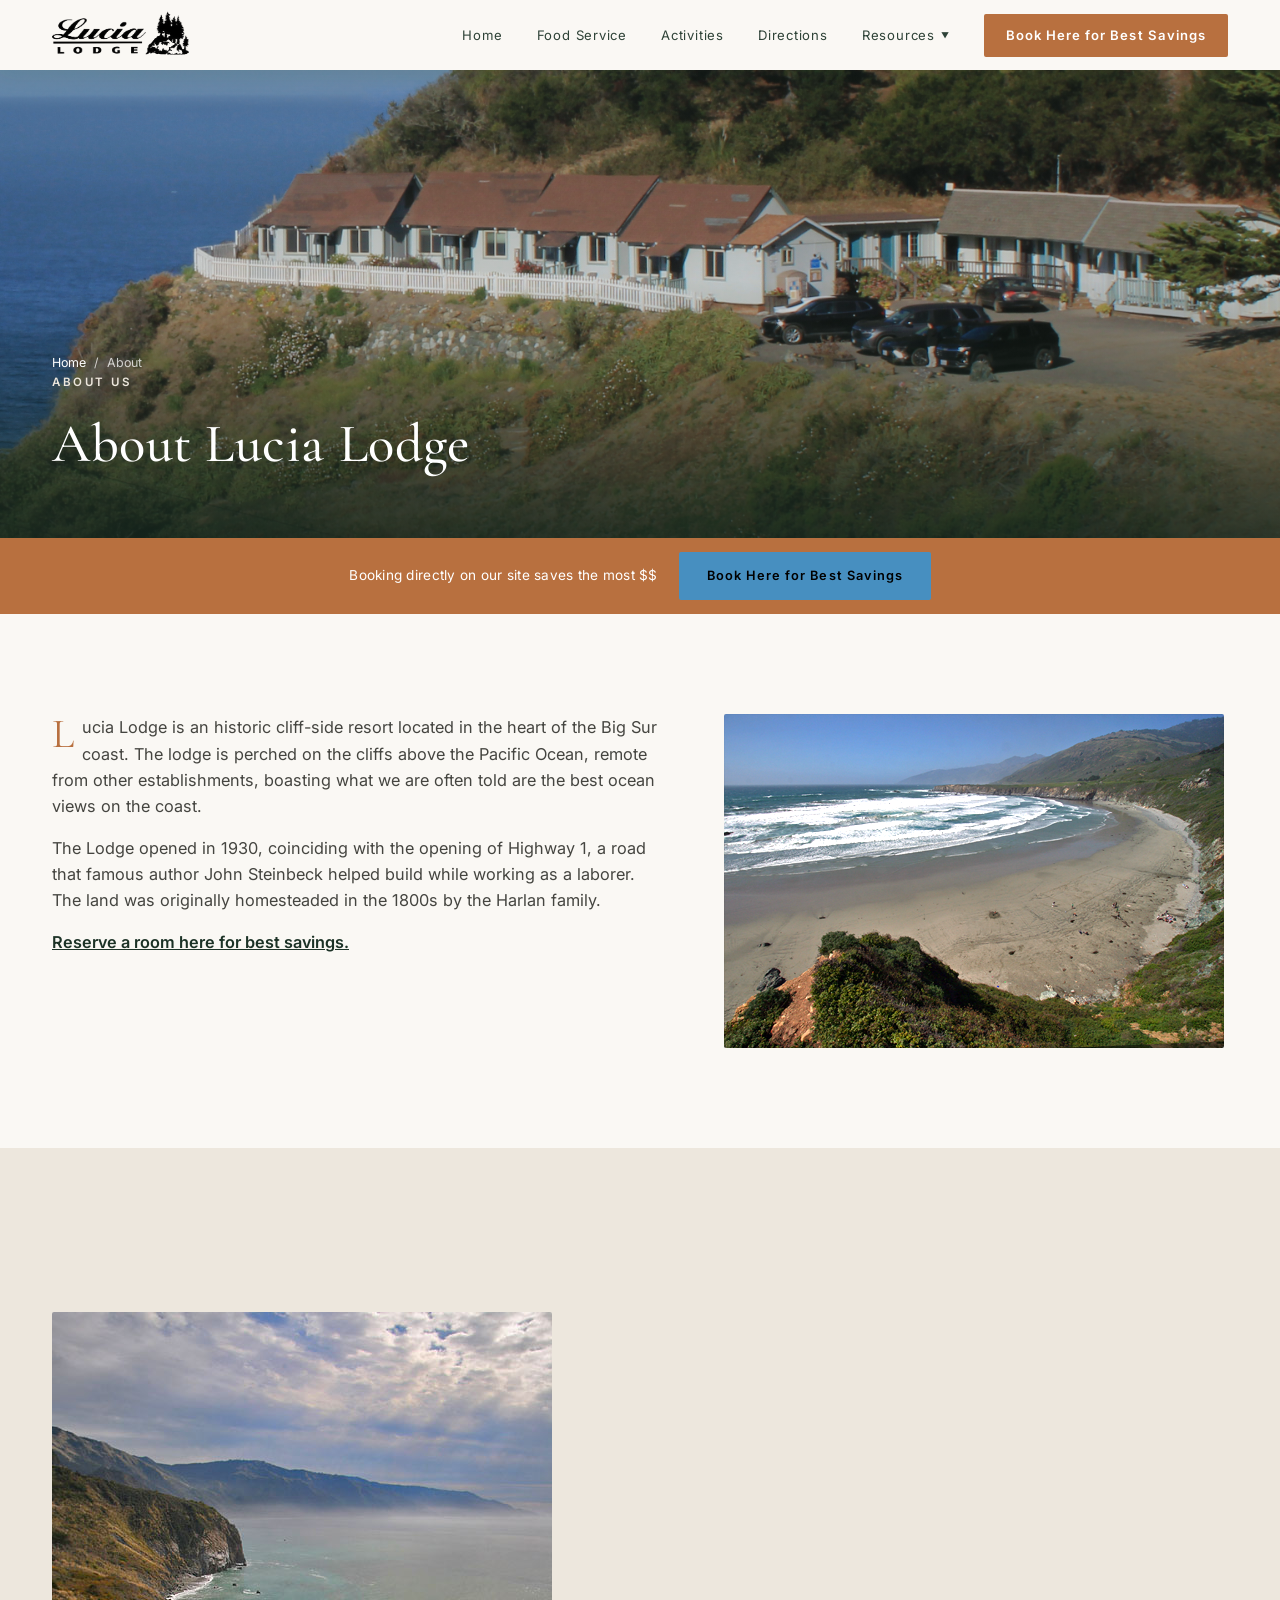
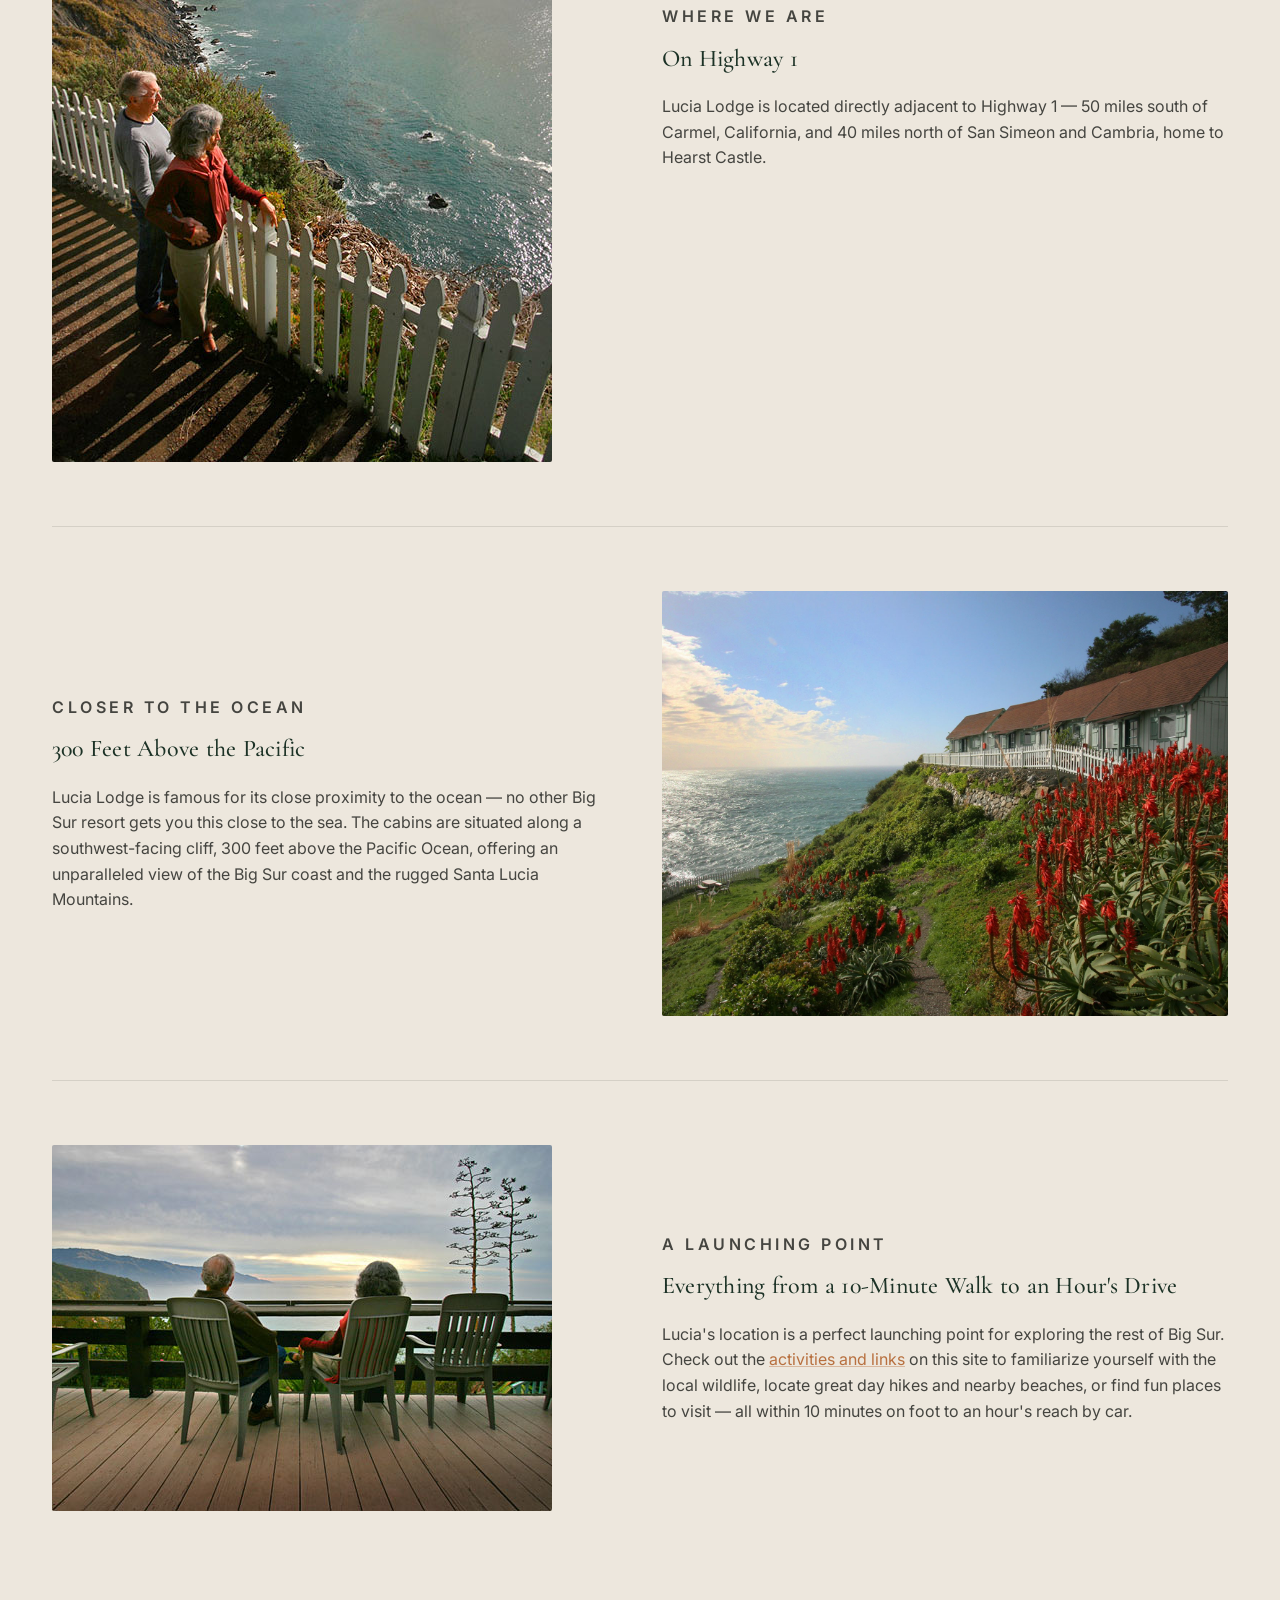
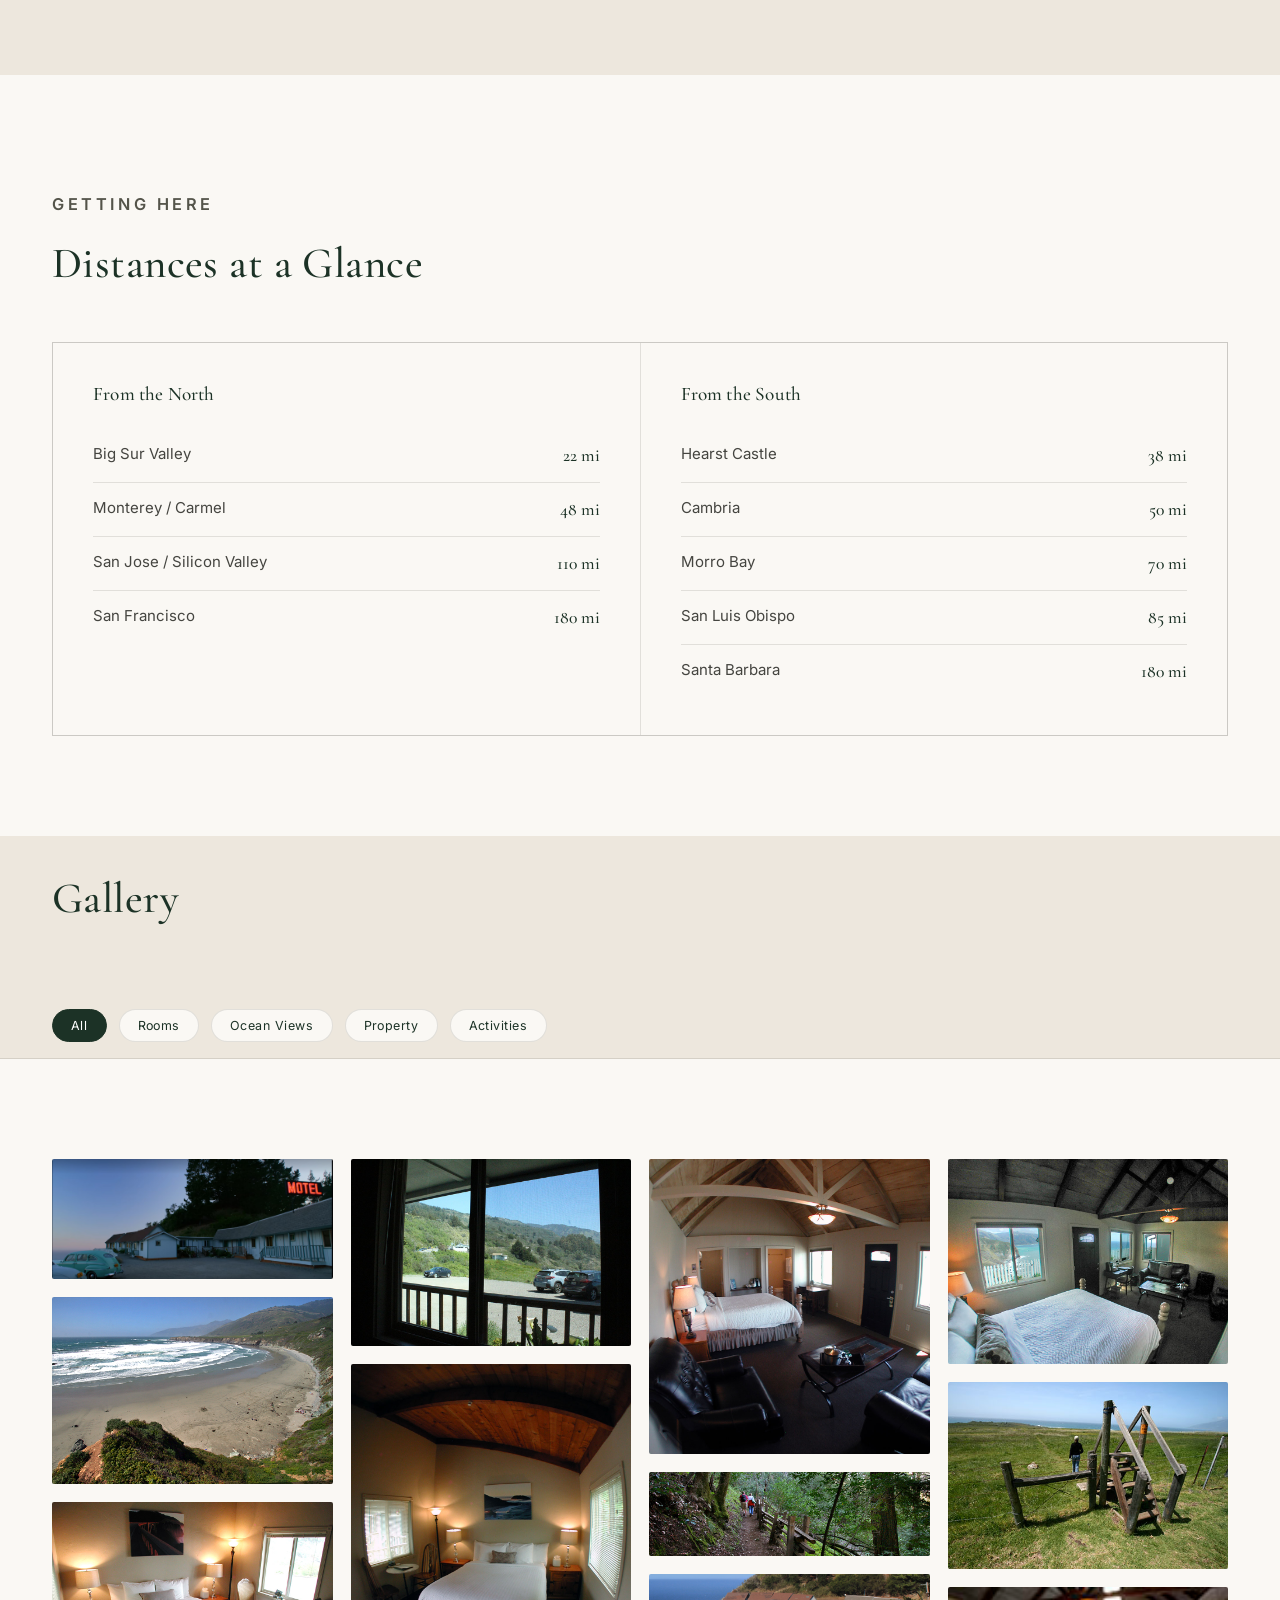
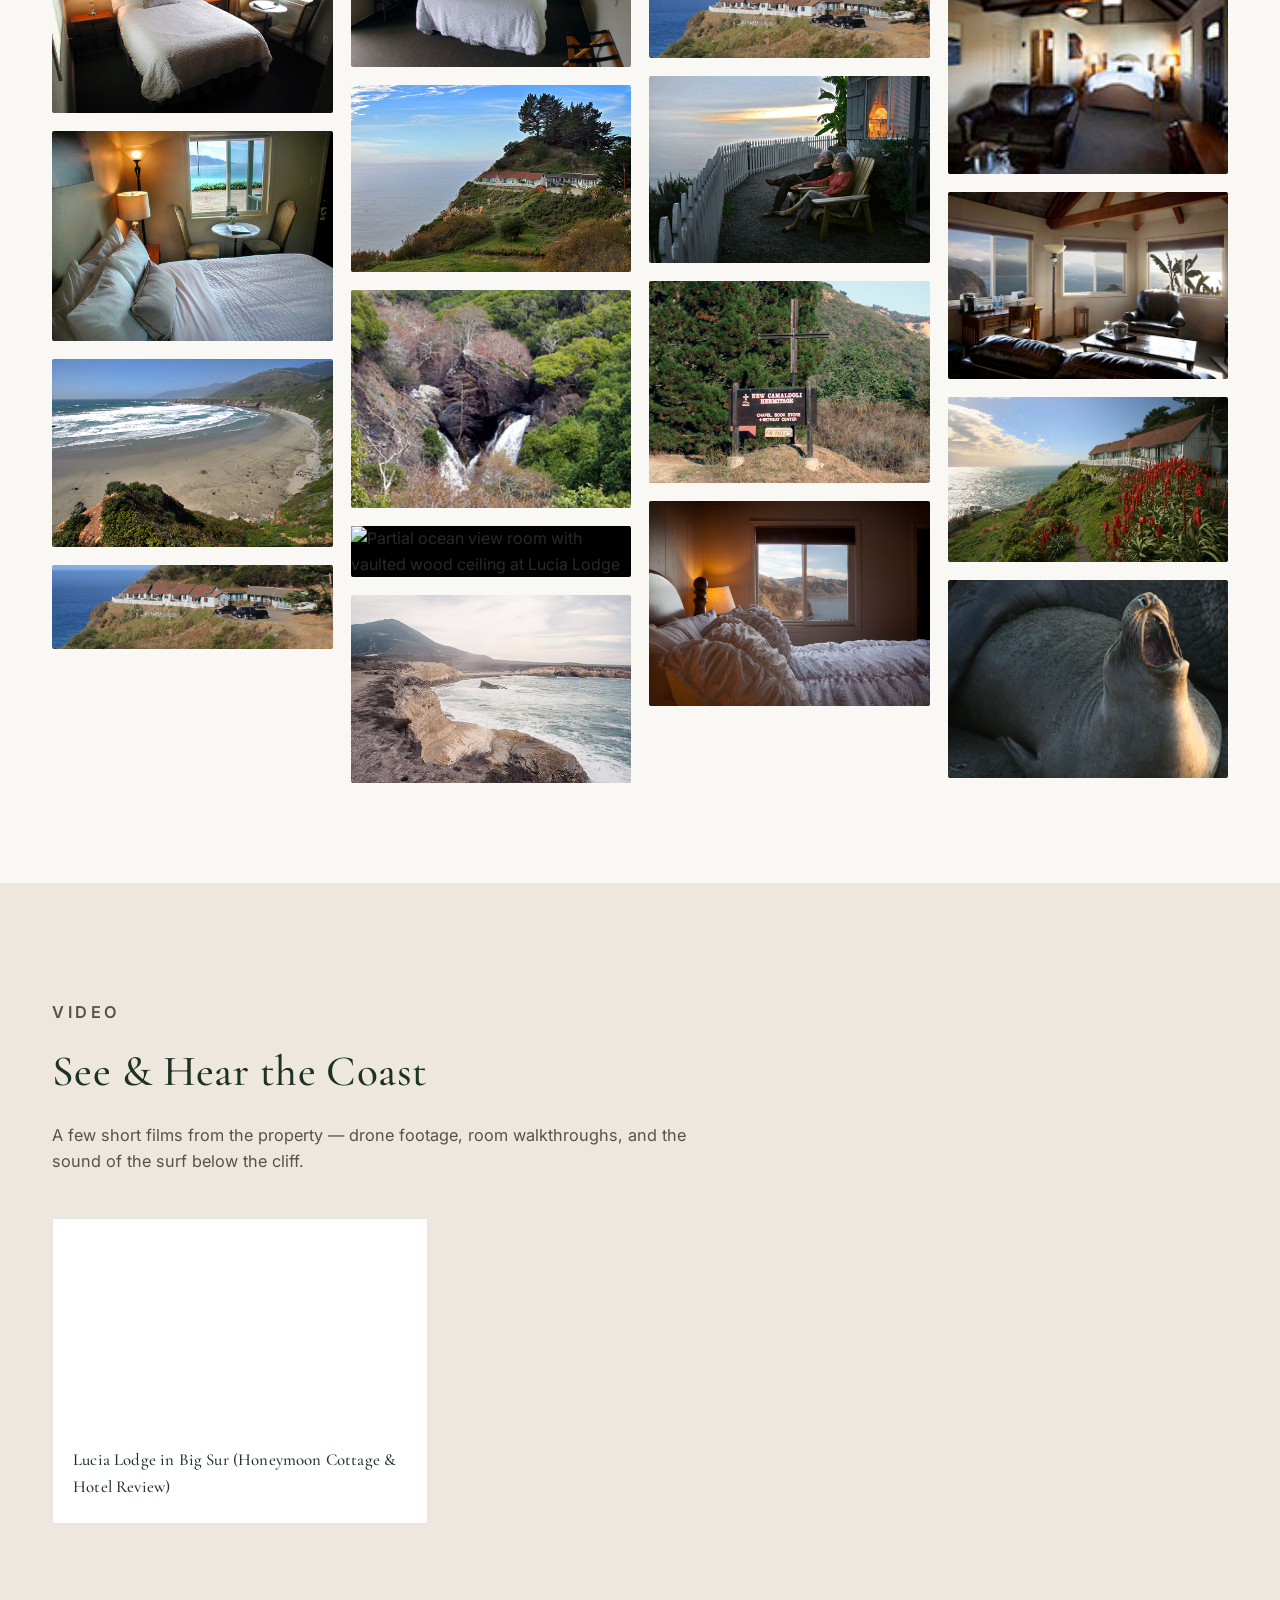
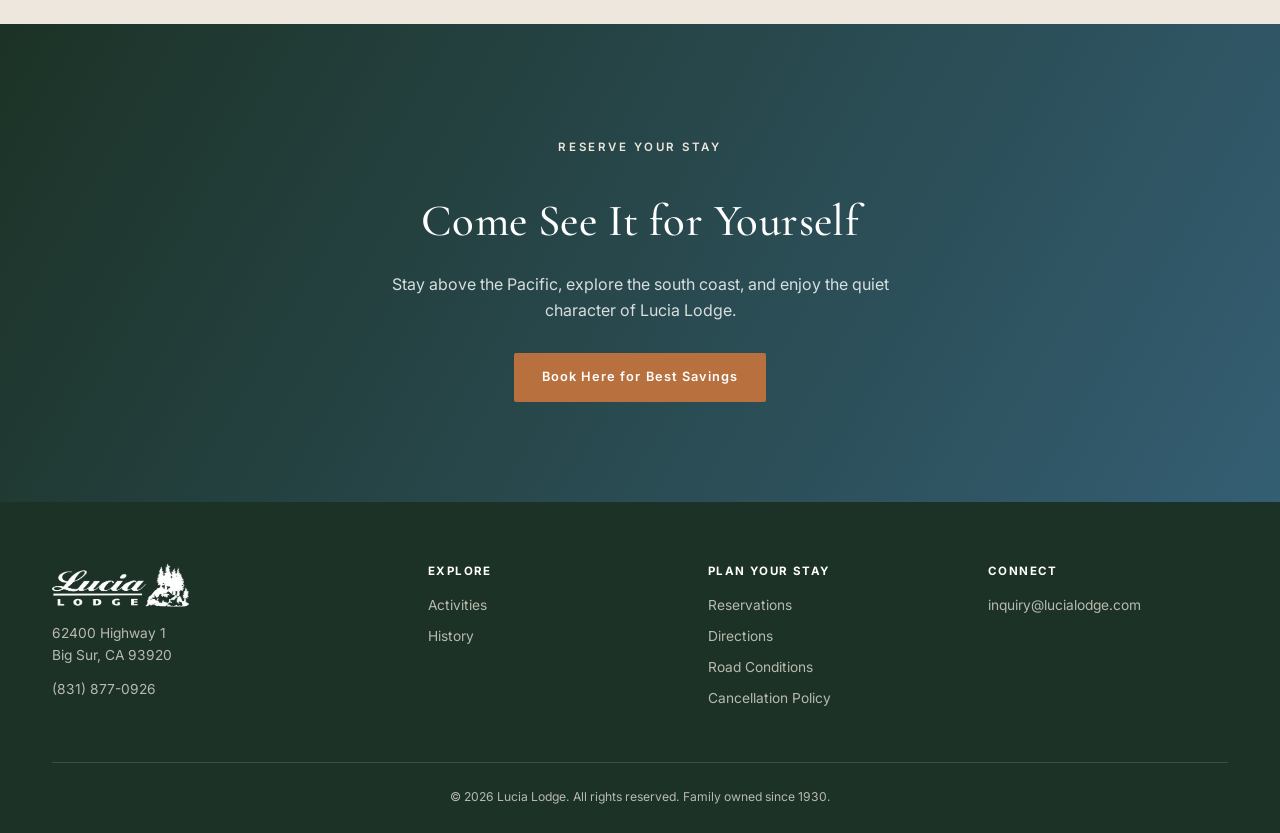
==== commit 4e359266: "New Img added" ====
--- a/about.html
+++ b/about.html
@@ -161,7 +161,14 @@
   .footer-grid li{ margin-bottom:9px; }
   .footer-grid a:hover{ color:#fff; }
   .footer-logo{ font-family:var(--serif); font-size:1.4rem; color:#fff; margin-bottom:10px; }
-  .footer-bottom{ border-top:1px solid rgba(237,231,221,0.15); padding-top:22px; display:flex; justify-content:space-between; flex-wrap:wrap; gap:10px; font-size:.75rem; }
+    .footer-bottom{ 
+    border-top:1px solid rgba(237,231,221,0.15); 
+    padding-top:24px; 
+    text-align: center;
+    flex-wrap:wrap; 
+    gap:12px; 
+    font-size:0.76rem; 
+  }
 
   .mobile-book{ display:none; position:fixed; bottom:0; left:0; right:0; z-index:55; background:var(--forest-deep); padding:14px 20px; box-shadow:0 -4px 16px rgba(0,0,0,0.2); }
   .mobile-book a{ display:block; text-align:center; background:var(--copper); color:#fff; padding:14px; border-radius:var(--radius); font-size:.85rem; letter-spacing:.06em; font-weight:600; }
@@ -249,7 +256,6 @@
 </header>
 
 <main>
-
   <section class="page-hero" aria-label="About Lucia Lodge">
     <img src="media/home/view-from/1.lodge-coastal-cabins-highway-1.jpg" alt="Ocean view from a bed at Lucia Lodge, looking out over the cliffs and Pacific Ocean">
     <div class="page-hero-content">
@@ -271,7 +277,7 @@
       <div class="intro-flex">
         <div class="intro-copy">
           <p><span class="drop">L</span>ucia Lodge is an historic cliff-side resort located in the heart of the Big Sur coast. The lodge is perched on the cliffs above the Pacific Ocean, remote from other establishments, boasting what we are often told are the best ocean views on the coast.</p>
-          <p>The Lodge opened in 1937, coinciding with the opening of Highway 1, a road that famous author John Steinbeck helped build while working as a laborer. The land was originally homesteaded in the 1800s by the Harlan family.</p>
+          <p>The Lodge opened in 1930, coinciding with the opening of Highway 1, a road that famous author John Steinbeck helped build while working as a laborer. The land was originally homesteaded in the 1800s by the Harlan family.</p>
           <p><a href="https://lucialodge.client.innroad.com/" style="color:var(--forest-deep); font-weight:600; text-decoration:underline;">Reserve a room here for best savings.</a></p>
         </div>
         <div class="intro-photo">
@@ -374,8 +380,11 @@
     <div class="wrap">
       <div class="masonry" id="masonryGrid">
 
+        <div class="g-item" data-cat="ocean" data-full="" data-caption="Ratched">
+          <img src="media/history/ratched.jpg" alt="Ratched" loading="lazy">
+        <div class="g-caption"><span>Sunset over the Pacific</span></div>
+        </div>
         <div class="g-item" data-cat="ocean" data-full="" data-caption="Sunset over the Pacific from the Lucia Lodge cliffs (placeholder — swap in real photography)">
-           
           <img src="media/activities/activities.sand2.jpg" alt="Sunset over the Pacific Ocean from the cliffs at Lucia Lodge">
           <div class="g-caption"><span>Sunset over the Pacific</span></div>
         </div>
@@ -594,8 +603,8 @@
       </div>
     </div>
     <div class="footer-bottom">
-      <span>&copy; 2026 Lucia Lodge. All rights reserved. Family owned since 1937.</span>
-      <span>Design concept for lucialodge.com</span>
+      <span>&copy; 2026 Lucia Lodge. All rights reserved. Family owned since 1930.</span>
+       
     </div>
   </div>
 </footer>
@@ -675,6 +684,5 @@
     });
   });
 </script>
-<script src="nav.js"></script>
 </body>
 </html>
